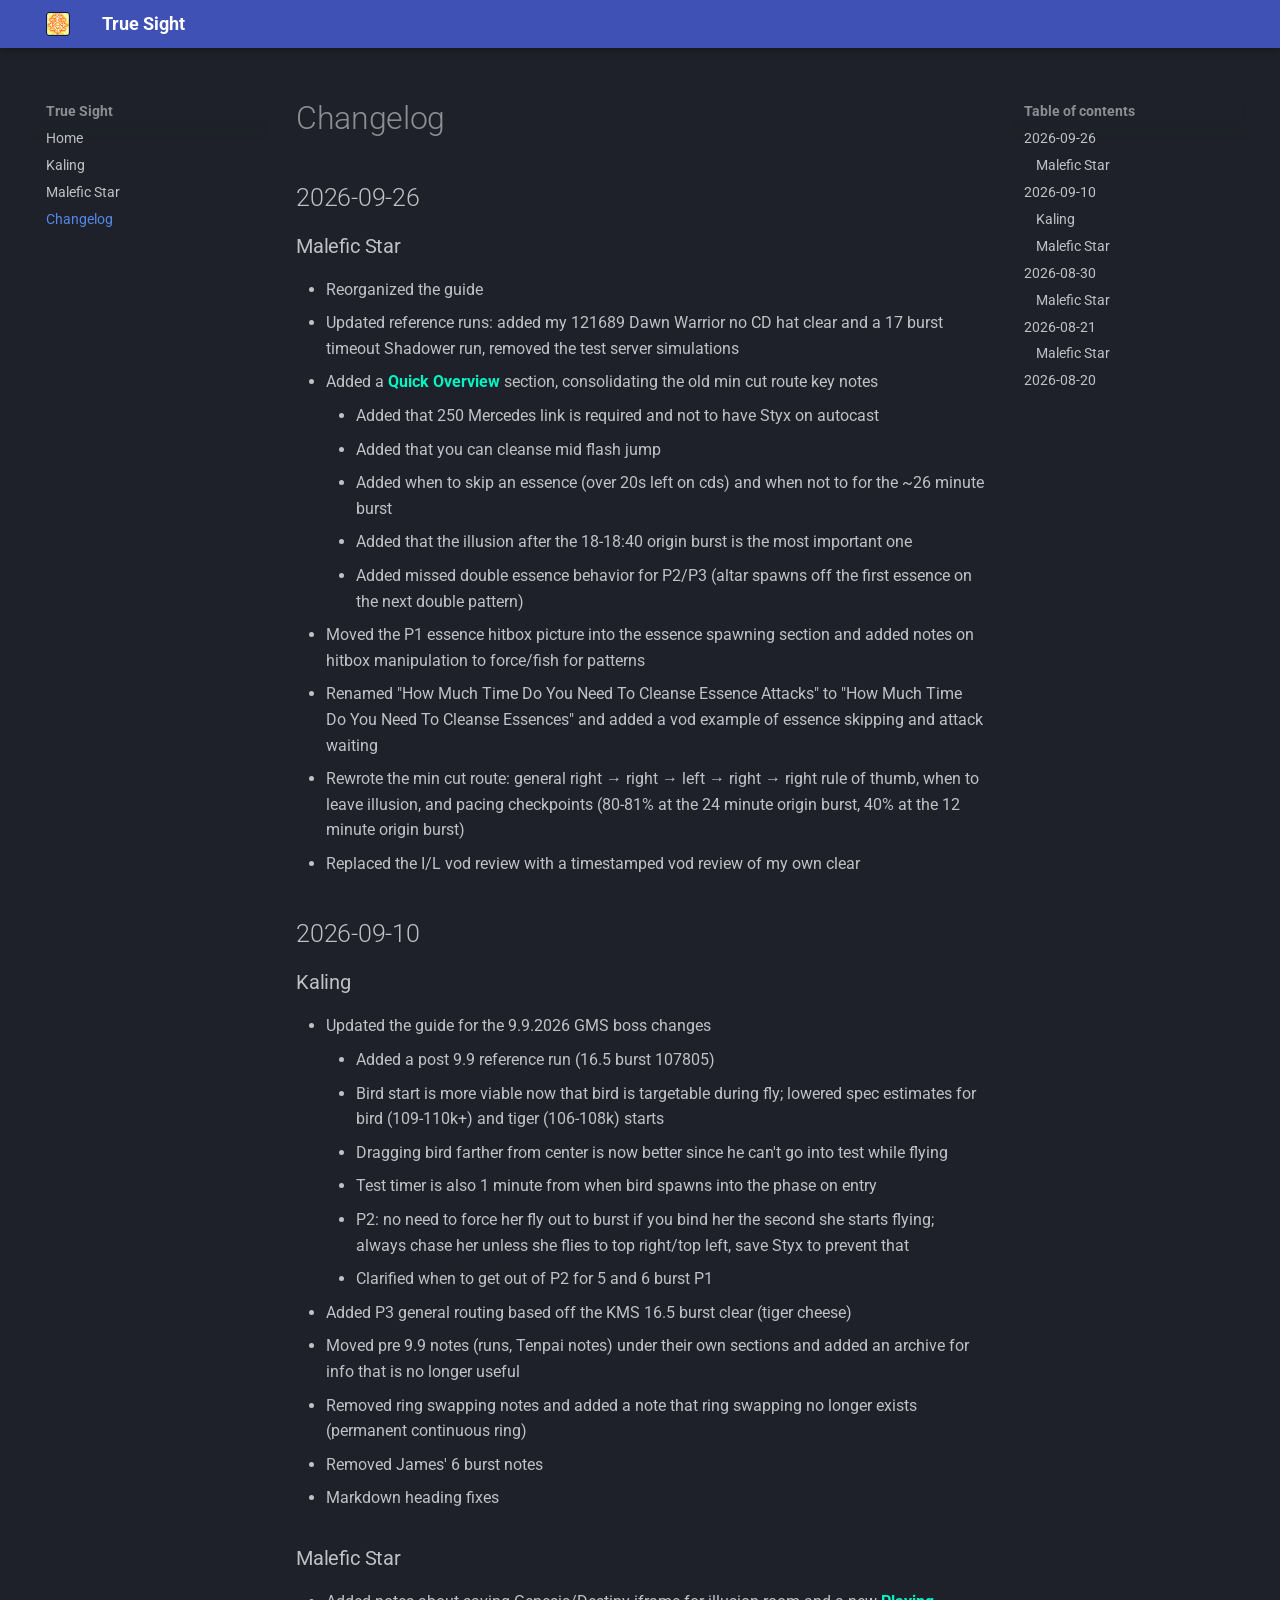
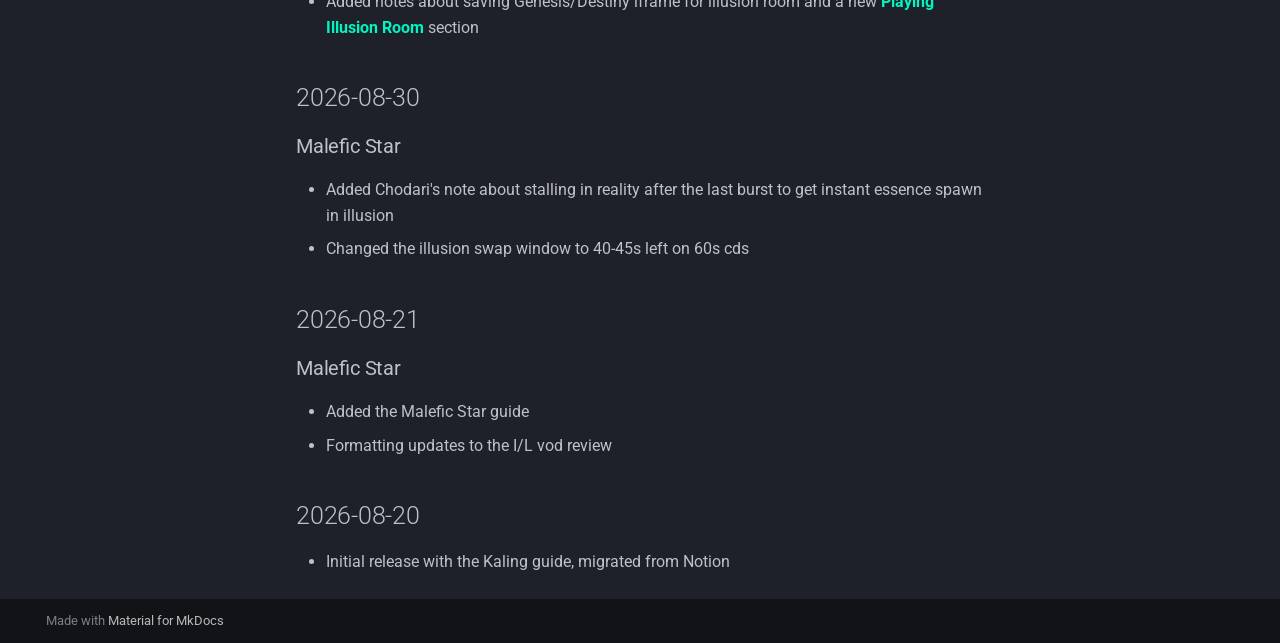
==== changelog/index.html @ 562283c7 "Deployed 67d8c80 with MkDocs version: 1.6.1" ====
<!doctype html>
<html lang="en" class="no-js">
  <head>
    
      <meta charset="utf-8">
      <meta name="viewport" content="width=device-width,initial-scale=1">
      
      
      
      
        <link rel="prev" href="../maleficstar/">
      
      
      
        
      
      
      <link rel="icon" href="../images/Skill_True_Sight.png">
      <meta name="generator" content="mkdocs-1.6.1, mkdocs-material-9.7.7">
    
    
      
        <title>Changelog - True Sight</title>
      
    
    
      <link rel="stylesheet" href="../assets/stylesheets/main.ec1eaa64.min.css">
      
        
        <link rel="stylesheet" href="../assets/stylesheets/palette.ab4e12ef.min.css">
      
      


    
    
      
    
    
      
        
        
        <link rel="preconnect" href="https://fonts.gstatic.com" crossorigin>
        <link rel="stylesheet" href="https://fonts.googleapis.com/css?family=Roboto:300,300i,400,400i,700,700i%7CRoboto+Mono:400,400i,700,700i&display=fallback">
        <style>:root{--md-text-font:"Roboto";--md-code-font:"Roboto Mono"}</style>
      
    
    
      <link rel="stylesheet" href="../stylesheets/extra.css">
    
    <script>__md_scope=new URL("..",location),__md_hash=e=>[...e].reduce(((e,_)=>(e<<5)-e+_.charCodeAt(0)),0),__md_get=(e,_=localStorage,t=__md_scope)=>JSON.parse(_.getItem(t.pathname+"."+e)),__md_set=(e,_,t=localStorage,a=__md_scope)=>{try{t.setItem(a.pathname+"."+e,JSON.stringify(_))}catch(e){}}</script>
    
      

    
    
  </head>
  
  
    
    
    
    
    
    <body dir="ltr" data-md-color-scheme="slate" data-md-color-primary="indigo" data-md-color-accent="indigo">
  
    
    <input class="md-toggle" data-md-toggle="drawer" type="checkbox" id="__drawer" autocomplete="off">
    <input class="md-toggle" data-md-toggle="search" type="checkbox" id="__search" autocomplete="off">
    <label class="md-overlay" for="__drawer"></label>
    <div data-md-component="skip">
      
        
        <a href="#changelog" class="md-skip">
          Skip to content
        </a>
      
    </div>
    <div data-md-component="announce">
      
    </div>
    
    
      

  

<header class="md-header md-header--shadow" data-md-component="header">
  <nav class="md-header__inner md-grid" aria-label="Header">
    <a href=".." title="True Sight" class="md-header__button md-logo" aria-label="True Sight" data-md-component="logo">
      
  <img src="../images/Skill_True_Sight.png" alt="logo">

    </a>
    <label class="md-header__button md-icon" for="__drawer">
      
      <svg xmlns="http://www.w3.org/2000/svg" viewBox="0 0 24 24"><path d="M3 6h18v2H3zm0 5h18v2H3zm0 5h18v2H3z"/></svg>
    </label>
    <div class="md-header__title" data-md-component="header-title">
      <div class="md-header__ellipsis">
        <div class="md-header__topic">
          <span class="md-ellipsis">
            True Sight
          </span>
        </div>
        <div class="md-header__topic" data-md-component="header-topic">
          <span class="md-ellipsis">
            
              Changelog
            
          </span>
        </div>
      </div>
    </div>
    
      
    
    
    
    
    
  </nav>
  
</header>
    
    <div class="md-container" data-md-component="container">
      
      
        
          
        
      
      <main class="md-main" data-md-component="main">
        <div class="md-main__inner md-grid">
          
            
              
              <div class="md-sidebar md-sidebar--primary" data-md-component="sidebar" data-md-type="navigation" >
                <div class="md-sidebar__scrollwrap">
                  <div class="md-sidebar__inner">
                    



<nav class="md-nav md-nav--primary" aria-label="Navigation" data-md-level="0">
  <label class="md-nav__title" for="__drawer">
    <a href=".." title="True Sight" class="md-nav__button md-logo" aria-label="True Sight" data-md-component="logo">
      
  <img src="../images/Skill_True_Sight.png" alt="logo">

    </a>
    True Sight
  </label>
  
  <ul class="md-nav__list" data-md-scrollfix>
    
      
      
  
  
  
  
    <li class="md-nav__item">
      <a href=".." class="md-nav__link">
        
  
  
  <span class="md-ellipsis">
    
  
    Home
  

    
  </span>
  
  

      </a>
    </li>
  

    
      
      
  
  
  
  
    <li class="md-nav__item">
      <a href="../kaling/" class="md-nav__link">
        
  
  
  <span class="md-ellipsis">
    
  
    Kaling
  

    
  </span>
  
  

      </a>
    </li>
  

    
      
      
  
  
  
  
    <li class="md-nav__item">
      <a href="../maleficstar/" class="md-nav__link">
        
  
  
  <span class="md-ellipsis">
    
  
    Malefic Star
  

    
  </span>
  
  

      </a>
    </li>
  

    
      
      
  
  
    
  
  
  
    <li class="md-nav__item md-nav__item--active">
      
      <input class="md-nav__toggle md-toggle" type="checkbox" id="__toc">
      
      
        
      
      
        <label class="md-nav__link md-nav__link--active" for="__toc">
          
  
  
  <span class="md-ellipsis">
    
  
    Changelog
  

    
  </span>
  
  

          <span class="md-nav__icon md-icon"></span>
        </label>
      
      <a href="./" class="md-nav__link md-nav__link--active">
        
  
  
  <span class="md-ellipsis">
    
  
    Changelog
  

    
  </span>
  
  

      </a>
      
        

<nav class="md-nav md-nav--secondary" aria-label="Table of contents">
  
  
  
    
  
  
    <label class="md-nav__title" for="__toc">
      <span class="md-nav__icon md-icon"></span>
      Table of contents
    </label>
    <ul class="md-nav__list" data-md-component="toc" data-md-scrollfix>
      
        <li class="md-nav__item">
  <a href="#2026-09-26" class="md-nav__link">
    <span class="md-ellipsis">
      
        2026-09-26
      
    </span>
  </a>
  
    <nav class="md-nav" aria-label="2026-09-26">
      <ul class="md-nav__list">
        
          <li class="md-nav__item">
  <a href="#malefic-star" class="md-nav__link">
    <span class="md-ellipsis">
      
        Malefic Star
      
    </span>
  </a>
  
</li>
        
      </ul>
    </nav>
  
</li>
      
        <li class="md-nav__item">
  <a href="#2026-09-10" class="md-nav__link">
    <span class="md-ellipsis">
      
        2026-09-10
      
    </span>
  </a>
  
    <nav class="md-nav" aria-label="2026-09-10">
      <ul class="md-nav__list">
        
          <li class="md-nav__item">
  <a href="#kaling" class="md-nav__link">
    <span class="md-ellipsis">
      
        Kaling
      
    </span>
  </a>
  
</li>
        
          <li class="md-nav__item">
  <a href="#malefic-star_1" class="md-nav__link">
    <span class="md-ellipsis">
      
        Malefic Star
      
    </span>
  </a>
  
</li>
        
      </ul>
    </nav>
  
</li>
      
        <li class="md-nav__item">
  <a href="#2026-08-30" class="md-nav__link">
    <span class="md-ellipsis">
      
        2026-08-30
      
    </span>
  </a>
  
    <nav class="md-nav" aria-label="2026-08-30">
      <ul class="md-nav__list">
        
          <li class="md-nav__item">
  <a href="#malefic-star_2" class="md-nav__link">
    <span class="md-ellipsis">
      
        Malefic Star
      
    </span>
  </a>
  
</li>
        
      </ul>
    </nav>
  
</li>
      
        <li class="md-nav__item">
  <a href="#2026-08-21" class="md-nav__link">
    <span class="md-ellipsis">
      
        2026-08-21
      
    </span>
  </a>
  
    <nav class="md-nav" aria-label="2026-08-21">
      <ul class="md-nav__list">
        
          <li class="md-nav__item">
  <a href="#malefic-star_3" class="md-nav__link">
    <span class="md-ellipsis">
      
        Malefic Star
      
    </span>
  </a>
  
</li>
        
      </ul>
    </nav>
  
</li>
      
        <li class="md-nav__item">
  <a href="#2026-08-20" class="md-nav__link">
    <span class="md-ellipsis">
      
        2026-08-20
      
    </span>
  </a>
  
</li>
      
    </ul>
  
</nav>
      
    </li>
  

    
  </ul>
</nav>
                  </div>
                </div>
              </div>
            
            
              
              <div class="md-sidebar md-sidebar--secondary" data-md-component="sidebar" data-md-type="toc" >
                <div class="md-sidebar__scrollwrap">
                  <div class="md-sidebar__inner">
                    

<nav class="md-nav md-nav--secondary" aria-label="Table of contents">
  
  
  
    
  
  
    <label class="md-nav__title" for="__toc">
      <span class="md-nav__icon md-icon"></span>
      Table of contents
    </label>
    <ul class="md-nav__list" data-md-component="toc" data-md-scrollfix>
      
        <li class="md-nav__item">
  <a href="#2026-09-26" class="md-nav__link">
    <span class="md-ellipsis">
      
        2026-09-26
      
    </span>
  </a>
  
    <nav class="md-nav" aria-label="2026-09-26">
      <ul class="md-nav__list">
        
          <li class="md-nav__item">
  <a href="#malefic-star" class="md-nav__link">
    <span class="md-ellipsis">
      
        Malefic Star
      
    </span>
  </a>
  
</li>
        
      </ul>
    </nav>
  
</li>
      
        <li class="md-nav__item">
  <a href="#2026-09-10" class="md-nav__link">
    <span class="md-ellipsis">
      
        2026-09-10
      
    </span>
  </a>
  
    <nav class="md-nav" aria-label="2026-09-10">
      <ul class="md-nav__list">
        
          <li class="md-nav__item">
  <a href="#kaling" class="md-nav__link">
    <span class="md-ellipsis">
      
        Kaling
      
    </span>
  </a>
  
</li>
        
          <li class="md-nav__item">
  <a href="#malefic-star_1" class="md-nav__link">
    <span class="md-ellipsis">
      
        Malefic Star
      
    </span>
  </a>
  
</li>
        
      </ul>
    </nav>
  
</li>
      
        <li class="md-nav__item">
  <a href="#2026-08-30" class="md-nav__link">
    <span class="md-ellipsis">
      
        2026-08-30
      
    </span>
  </a>
  
    <nav class="md-nav" aria-label="2026-08-30">
      <ul class="md-nav__list">
        
          <li class="md-nav__item">
  <a href="#malefic-star_2" class="md-nav__link">
    <span class="md-ellipsis">
      
        Malefic Star
      
    </span>
  </a>
  
</li>
        
      </ul>
    </nav>
  
</li>
      
        <li class="md-nav__item">
  <a href="#2026-08-21" class="md-nav__link">
    <span class="md-ellipsis">
      
        2026-08-21
      
    </span>
  </a>
  
    <nav class="md-nav" aria-label="2026-08-21">
      <ul class="md-nav__list">
        
          <li class="md-nav__item">
  <a href="#malefic-star_3" class="md-nav__link">
    <span class="md-ellipsis">
      
        Malefic Star
      
    </span>
  </a>
  
</li>
        
      </ul>
    </nav>
  
</li>
      
        <li class="md-nav__item">
  <a href="#2026-08-20" class="md-nav__link">
    <span class="md-ellipsis">
      
        2026-08-20
      
    </span>
  </a>
  
</li>
      
    </ul>
  
</nav>
                  </div>
                </div>
              </div>
            
          
          
            <div class="md-content" data-md-component="content">
              
              <article class="md-content__inner md-typeset">
                
                  



<div><h1 id="changelog">Changelog</h1>
<h2 id="2026-09-26">2026-09-26</h2>
<h3 id="malefic-star">Malefic Star</h3>
<ul>
<li>Reorganized the guide</li>
<li>Updated reference runs: added my 121689 Dawn Warrior no CD hat clear and a 17 burst timeout Shadower run, removed the test server simulations</li>
<li>Added a <strong>Quick Overview</strong> section, consolidating the old min cut route key notes<ul>
<li>Added that 250 Mercedes link is required and not to have Styx on autocast</li>
<li>Added that you can cleanse mid flash jump</li>
<li>Added when to skip an essence (over 20s left on cds) and when not to for the ~26 minute burst</li>
<li>Added that the illusion after the 18-18:40 origin burst is the most important one</li>
<li>Added missed double essence behavior for P2/P3 (altar spawns off the first essence on the next double pattern)</li>
</ul>
</li>
<li>Moved the P1 essence hitbox picture into the essence spawning section and added notes on hitbox manipulation to force/fish for patterns</li>
<li>Renamed "How Much Time Do You Need To Cleanse Essence Attacks" to "How Much Time Do You Need To Cleanse Essences" and added a vod example of essence skipping and attack waiting</li>
<li>Rewrote the min cut route: general right → right → left → right → right rule of thumb, when to leave illusion, and pacing checkpoints (80-81% at the 24 minute origin burst, 40% at the 12 minute origin burst)</li>
<li>Replaced the I/L vod review with a timestamped vod review of my own clear</li>
</ul>
<h2 id="2026-09-10">2026-09-10</h2>
<h3 id="kaling">Kaling</h3>
<ul>
<li>Updated the guide for the 9.9.2026 GMS boss changes<ul>
<li>Added a post 9.9 reference run (16.5 burst 107805)</li>
<li>Bird start is more viable now that bird is targetable during fly; lowered spec estimates for bird (109-110k+) and tiger (106-108k) starts</li>
<li>Dragging bird farther from center is now better since he can't go into test while flying</li>
<li>Test timer is also 1 minute from when bird spawns into the phase on entry</li>
<li>P2: no need to force her fly out to burst if you bind her the second she starts flying; always chase her unless she flies to top right/top left, save Styx to prevent that</li>
<li>Clarified when to get out of P2 for 5 and 6 burst P1</li>
</ul>
</li>
<li>Added P3 general routing based off the KMS 16.5 burst clear (tiger cheese)</li>
<li>Moved pre 9.9 notes (runs, Tenpai notes) under their own sections and added an archive for info that is no longer useful</li>
<li>Removed ring swapping notes and added a note that ring swapping no longer exists (permanent continuous ring)</li>
<li>Removed James' 6 burst notes</li>
<li>Markdown heading fixes</li>
</ul>
<h3 id="malefic-star_1">Malefic Star</h3>
<ul>
<li>Added notes about saving Genesis/Destiny iframe for illusion room and a new <strong>Playing Illusion Room</strong> section</li>
</ul>
<h2 id="2026-08-30">2026-08-30</h2>
<h3 id="malefic-star_2">Malefic Star</h3>
<ul>
<li>Added Chodari's note about stalling in reality after the last burst to get instant essence spawn in illusion</li>
<li>Changed the illusion swap window to 40-45s left on 60s cds</li>
</ul>
<h2 id="2026-08-21">2026-08-21</h2>
<h3 id="malefic-star_3">Malefic Star</h3>
<ul>
<li>Added the Malefic Star guide</li>
<li>Formatting updates to the I/L vod review</li>
</ul>
<h2 id="2026-08-20">2026-08-20</h2>
<ul>
<li>Initial release with the Kaling guide, migrated from Notion</li>
</ul></div>












                
              </article>
            </div>
          
          
<script>var target=document.getElementById(location.hash.slice(1));target&&target.name&&(target.checked=target.name.startsWith("__tabbed_"))</script>
        </div>
        
      </main>
      
        <footer class="md-footer">
  
  <div class="md-footer-meta md-typeset">
    <div class="md-footer-meta__inner md-grid">
      <div class="md-copyright">
  
  
    Made with
    <a href="https://squidfunk.github.io/mkdocs-material/" target="_blank" rel="noopener">
      Material for MkDocs
    </a>
  
</div>
      
    </div>
  </div>
</footer>
      
    </div>
    <div class="md-dialog" data-md-component="dialog">
      <div class="md-dialog__inner md-typeset"></div>
    </div>
    
    
    
      
      
      <script id="__config" type="application/json">{"annotate": null, "base": "..", "features": [], "search": "../assets/javascripts/workers/search.2c215733.min.js", "tags": null, "translations": {"clipboard.copied": "Copied to clipboard", "clipboard.copy": "Copy to clipboard", "search.result.more.one": "1 more on this page", "search.result.more.other": "# more on this page", "search.result.none": "No matching documents", "search.result.one": "1 matching document", "search.result.other": "# matching documents", "search.result.placeholder": "Type to start searching", "search.result.term.missing": "Missing", "select.version": "Select version"}, "version": null}</script>
    
    
      <script src="../assets/javascripts/bundle.d7400e89.min.js"></script>
      
    
  </body>
</html>
---- assets/stylesheets/main.ec1eaa64.min.css ----
@charset "UTF-8";html{-webkit-text-size-adjust:none;-moz-text-size-adjust:none;text-size-adjust:none;box-sizing:border-box}*,:after,:before{box-sizing:inherit}@media (prefers-reduced-motion){*,:after,:before{transition:none!important}}body{margin:0}a,button,input,label{-webkit-tap-highlight-color:transparent}a{color:inherit;text-decoration:none}hr{border:0;box-sizing:initial;display:block;height:.05rem;overflow:visible;padding:0}small{font-size:80%}sub,sup{line-height:1em}img{border-style:none}table{border-collapse:initial;border-spacing:0}td,th{font-weight:400;vertical-align:top}button{background:#0000;border:0;font-family:inherit;font-size:inherit;margin:0;padding:0}input{border:0;outline:none}:root{--md-primary-fg-color:#4051b5;--md-primary-fg-color--light:#5d6cc0;--md-primary-fg-color--dark:#303fa1;--md-primary-bg-color:#fff;--md-primary-bg-color--light:#ffffffb3;--md-accent-fg-color:#526cfe;--md-accent-fg-color--transparent:#526cfe1a;--md-accent-bg-color:#fff;--md-accent-bg-color--light:#ffffffb3}[data-md-color-scheme=default]{color-scheme:light}[data-md-color-scheme=default] img[src$="#gh-dark-mode-only"],[data-md-color-scheme=default] img[src$="#only-dark"]{display:none}:root,[data-md-color-scheme=default]{--md-hue:225deg;--md-default-fg-color:#000000de;--md-default-fg-color--light:#0000008a;--md-default-fg-color--lighter:#00000052;--md-default-fg-color--lightest:#00000012;--md-default-bg-color:#fff;--md-default-bg-color--light:#ffffffb3;--md-default-bg-color--lighter:#ffffff4d;--md-default-bg-color--lightest:#ffffff1f;--md-code-fg-color:#36464e;--md-code-bg-color:#f5f5f5;--md-code-bg-color--light:#f5f5f5b3;--md-code-bg-color--lighter:#f5f5f54d;--md-code-hl-color:#4287ff;--md-code-hl-color--light:#4287ff1a;--md-code-hl-number-color:#d52a2a;--md-code-hl-special-color:#db1457;--md-code-hl-function-color:#a846b9;--md-code-hl-constant-color:#6e59d9;--md-code-hl-keyword-color:#3f6ec6;--md-code-hl-string-color:#1c7d4d;--md-code-hl-name-color:var(--md-code-fg-color);--md-code-hl-operator-color:var(--md-default-fg-color--light);--md-code-hl-punctuation-color:var(--md-default-fg-color--light);--md-code-hl-comment-color:var(--md-default-fg-color--light);--md-code-hl-generic-color:var(--md-default-fg-color--light);--md-code-hl-variable-color:var(--md-default-fg-color--light);--md-typeset-color:var(--md-default-fg-color);--md-typeset-a-color:var(--md-primary-fg-color);--md-typeset-del-color:#f5503d26;--md-typeset-ins-color:#0bd57026;--md-typeset-kbd-color:#fafafa;--md-typeset-kbd-accent-color:#fff;--md-typeset-kbd-border-color:#b8b8b8;--md-typeset-mark-color:#ffff0080;--md-typeset-table-color:#0000001f;--md-typeset-table-color--light:rgba(0,0,0,.035);--md-admonition-fg-color:var(--md-default-fg-color);--md-admonition-bg-color:var(--md-default-bg-color);--md-warning-fg-color:#000000de;--md-warning-bg-color:#ff9;--md-footer-fg-color:#fff;--md-footer-fg-color--light:#ffffffb3;--md-footer-fg-color--lighter:#ffffff73;--md-footer-bg-color:#000000de;--md-footer-bg-color--dark:#00000052;--md-shadow-z1:0 0.2rem 0.5rem #0000000d,0 0 0.05rem #0000001a;--md-shadow-z2:0 0.2rem 0.5rem #0000001a,0 0 0.05rem #00000040;--md-shadow-z3:0 0.2rem 0.5rem #0003,0 0 0.05rem #00000059}.md-icon svg{fill:currentcolor;display:block;height:1.2rem;width:1.2rem}body{-webkit-font-smoothing:antialiased;-moz-osx-font-smoothing:grayscale;--md-text-font-family:var(--md-text-font,_),-apple-system,BlinkMacSystemFont,Helvetica,Arial,sans-serif;--md-code-font-family:var(--md-code-font,_),SFMono-Regular,Consolas,Menlo,monospace}aside,body,input{font-feature-settings:"kern","liga";color:var(--md-typeset-color);font-family:var(--md-text-font-family)}code,kbd,pre{font-feature-settings:"kern";font-family:var(--md-code-font-family)}:root{--md-typeset-table-sort-icon:url('data:image/svg+xml;charset=utf-8,<svg xmlns="http://www.w3.org/2000/svg" viewBox="0 0 24 24"><path d="m18 21-4-4h3V7h-3l4-4 4 4h-3v10h3M2 19v-2h10v2M2 13v-2h7v2M2 7V5h4v2z"/></svg>');--md-typeset-table-sort-icon--asc:url('data:image/svg+xml;charset=utf-8,<svg xmlns="http://www.w3.org/2000/svg" viewBox="0 0 24 24"><path d="M19 17h3l-4 4-4-4h3V3h2M2 17h10v2H2M6 5v2H2V5m0 6h7v2H2z"/></svg>');--md-typeset-table-sort-icon--desc:url('data:image/svg+xml;charset=utf-8,<svg xmlns="http://www.w3.org/2000/svg" viewBox="0 0 24 24"><path d="M19 7h3l-4-4-4 4h3v14h2M2 17h10v2H2M6 5v2H2V5m0 6h7v2H2z"/></svg>')}.md-typeset{-webkit-print-color-adjust:exact;color-adjust:exact;font-size:.8rem;line-height:1.6;overflow-wrap:break-word}@media print{.md-typeset{font-size:.68rem}}.md-typeset blockquote,.md-typeset dl,.md-typeset figure,.md-typeset ol,.md-typeset pre,.md-typeset ul{margin-bottom:1em;margin-top:1em}.md-typeset h1{color:var(--md-default-fg-color--light);font-size:2em;line-height:1.3;margin:0 0 1.25em}.md-typeset h1,.md-typeset h2{font-weight:300;letter-spacing:-.01em}.md-typeset h2{font-size:1.5625em;line-height:1.4;margin:1.6em 0 .64em}.md-typeset h3{font-size:1.25em;font-weight:400;letter-spacing:-.01em;line-height:1.5;margin:1.6em 0 .8em}.md-typeset h2+h3{margin-top:.8em}.md-typeset h4{font-weight:700;letter-spacing:-.01em;margin:1em 0}.md-typeset h5,.md-typeset h6{color:var(--md-default-fg-color--light);font-size:.8em;font-weight:700;letter-spacing:-.01em;margin:1.25em 0}.md-typeset h5{text-transform:uppercase}.md-typeset h5 code{text-transform:none}.md-typeset hr{border-bottom:.05rem solid var(--md-default-fg-color--lightest);display:flow-root;margin:1.5em 0}.md-typeset a{color:var(--md-typeset-a-color);word-break:break-word}.md-typeset a,.md-typeset a:before{transition:color 125ms}.md-typeset a:focus,.md-typeset a:hover{color:var(--md-accent-fg-color)}.md-typeset a:focus code,.md-typeset a:hover code{background-color:var(--md-accent-fg-color--transparent);color:var(--md-accent-fg-color)}.md-typeset a code{color:var(--md-typeset-a-color)}.md-typeset a.focus-visible{outline-color:var(--md-accent-fg-color);outline-offset:.2rem}.md-typeset code,.md-typeset kbd,.md-typeset pre{color:var(--md-code-fg-color);direction:ltr;font-variant-ligatures:none;transition:background-color 125ms}@media print{.md-typeset code,.md-typeset kbd,.md-typeset pre{white-space:pre-wrap}}.md-typeset code{background-color:var(--md-code-bg-color);border-radius:.1rem;-webkit-box-decoration-break:clone;box-decoration-break:clone;font-size:.85em;padding:0 .2941176471em;transition:color 125ms,background-color 125ms;word-break:break-word}.md-typeset code:not(.focus-visible){-webkit-tap-highlight-color:transparent;outline:none}.md-typeset pre{display:flow-root;line-height:1.4;position:relative}.md-typeset pre>code{-webkit-box-decoration-break:slice;box-decoration-break:slice;box-shadow:none;display:block;margin:0;outline-color:var(--md-accent-fg-color);overflow:auto;padding:.7720588235em 1.1764705882em;scrollbar-color:var(--md-default-fg-color--lighter) #0000;scrollbar-width:thin;touch-action:auto;word-break:normal}.md-typeset pre>code:hover{scrollbar-color:var(--md-accent-fg-color) #0000}.md-typeset pre>code::-webkit-scrollbar{height:.2rem;width:.2rem}.md-typeset pre>code::-webkit-scrollbar-thumb{background-color:var(--md-default-fg-color--lighter)}.md-typeset pre>code::-webkit-scrollbar-thumb:hover{background-color:var(--md-accent-fg-color)}.md-typeset kbd{background-color:var(--md-typeset-kbd-color);border-radius:.1rem;box-shadow:0 .1rem 0 .05rem var(--md-typeset-kbd-border-color),0 .1rem 0 var(--md-typeset-kbd-border-color),0 -.1rem .2rem var(--md-typeset-kbd-accent-color) inset;color:var(--md-default-fg-color);display:inline-block;font-size:.75em;padding:0 .6666666667em;vertical-align:text-top;word-break:break-word}.md-typeset mark{background-color:var(--md-typeset-mark-color);-webkit-box-decoration-break:clone;box-decoration-break:clone;color:inherit;word-break:break-word}.md-typeset abbr{cursor:help;text-decoration:none}.md-typeset [data-preview],.md-typeset abbr{border-bottom:.05rem dotted var(--md-default-fg-color--light)}.md-typeset small{opacity:.75}[dir=ltr] .md-typeset sub,[dir=ltr] .md-typeset sup{margin-left:.078125em}[dir=rtl] .md-typeset sub,[dir=rtl] .md-typeset sup{margin-right:.078125em}[dir=ltr] .md-typeset blockquote{padding-left:.6rem}[dir=rtl] .md-typeset blockquote{padding-right:.6rem}[dir=ltr] .md-typeset blockquote{border-left:.2rem solid var(--md-default-fg-color--lighter)}[dir=rtl] .md-typeset blockquote{border-right:.2rem solid var(--md-default-fg-color--lighter)}.md-typeset blockquote{color:var(--md-default-fg-color--light);margin-left:0;margin-right:0}.md-typeset ul{list-style-type:disc}.md-typeset ul[type]{list-style-type:revert-layer}[dir=ltr] .md-typeset ol,[dir=ltr] .md-typeset ul{margin-left:.625em}[dir=rtl] .md-typeset ol,[dir=rtl] .md-typeset ul{margin-right:.625em}.md-typeset ol,.md-typeset ul{padding:0}.md-typeset ol:not([hidden]),.md-typeset ul:not([hidden]){display:flow-root}.md-typeset ol ol,.md-typeset ul ol{list-style-type:lower-alpha}.md-typeset ol ol ol,.md-typeset ul ol ol{list-style-type:lower-roman}.md-typeset ol ol ol ol,.md-typeset ul ol ol ol{list-style-type:upper-alpha}.md-typeset ol ol ol ol ol,.md-typeset ul ol ol ol ol{list-style-type:upper-roman}.md-typeset ol[type],.md-typeset ul[type]{list-style-type:revert-layer}[dir=ltr] .md-typeset ol li,[dir=ltr] .md-typeset ul li{margin-left:1.25em}[dir=rtl] .md-typeset ol li,[dir=rtl] .md-typeset ul li{margin-right:1.25em}.md-typeset ol li,.md-typeset ul li{margin-bottom:.5em}.md-typeset ol li blockquote,.md-typeset ol li p,.md-typeset ul li blockquote,.md-typeset ul li p{margin:.5em 0}.md-typeset ol li:last-child,.md-typeset ul li:last-child{margin-bottom:0}[dir=ltr] .md-typeset ol li ol,[dir=ltr] .md-typeset ol li ul,[dir=ltr] .md-typeset ul li ol,[dir=ltr] .md-typeset ul li ul{margin-left:.625em}[dir=rtl] .md-typeset ol li ol,[dir=rtl] .md-typeset ol li ul,[dir=rtl] .md-typeset ul li ol,[dir=rtl] .md-typeset ul li ul{margin-right:.625em}.md-typeset ol li ol,.md-typeset ol li ul,.md-typeset ul li ol,.md-typeset ul li ul{margin-bottom:.5em;margin-top:.5em}[dir=ltr] .md-typeset dd{margin-left:1.875em}[dir=rtl] .md-typeset dd{margin-right:1.875em}.md-typeset dd{margin-bottom:1.5em;margin-top:1em}.md-typeset img,.md-typeset svg,.md-typeset video{height:auto;max-width:100%}.md-typeset img[align=left]{margin:1em 1em 1em 0}.md-typeset img[align=right]{margin:1em 0 1em 1em}.md-typeset img[align]:only-child{margin-top:0}.md-typeset figure{display:flow-root;margin:1em auto;max-width:100%;text-align:center;width:fit-content}.md-typeset figure img{display:block;margin:0 auto}.md-typeset figcaption{font-style:italic;margin:1em auto;max-width:24rem}.md-typeset iframe{max-width:100%}.md-typeset table:not([class]){background-color:var(--md-default-bg-color);border:.05rem solid var(--md-typeset-table-color);border-radius:.1rem;display:inline-block;font-size:.64rem;max-width:100%;overflow:auto;touch-action:auto}@media print{.md-typeset table:not([class]){display:table}}.md-typeset table:not([class])+*{margin-top:1.5em}.md-typeset table:not([class]) td>:first-child,.md-typeset table:not([class]) th>:first-child{margin-top:0}.md-typeset table:not([class]) td>:last-child,.md-typeset table:not([class]) th>:last-child{margin-bottom:0}.md-typeset table:not([class]) td:not([align]),.md-typeset table:not([class]) th:not([align]){text-align:left}[dir=rtl] .md-typeset table:not([class]) td:not([align]),[dir=rtl] .md-typeset table:not([class]) th:not([align]){text-align:right}.md-typeset table:not([class]) th{font-weight:700;min-width:5rem;padding:.9375em 1.25em;vertical-align:top}.md-typeset table:not([class]) td{border-top:.05rem solid var(--md-typeset-table-color);padding:.9375em 1.25em;vertical-align:top}.md-typeset table:not([class]) tbody tr{transition:background-color 125ms}.md-typeset table:not([class]) tbody tr:hover{background-color:var(--md-typeset-table-color--light);box-shadow:0 .05rem 0 var(--md-default-bg-color) inset}.md-typeset table:not([class]) a{word-break:normal}.md-typeset table th[role=columnheader]{cursor:pointer}[dir=ltr] .md-typeset table th[role=columnheader]:after{margin-left:.5em}[dir=rtl] .md-typeset table th[role=columnheader]:after{margin-right:.5em}.md-typeset table th[role=columnheader]:after{content:"";display:inline-block;height:1.2em;-webkit-mask-image:var(--md-typeset-table-sort-icon);mask-image:var(--md-typeset-table-sort-icon);-webkit-mask-repeat:no-repeat;mask-repeat:no-repeat;-webkit-mask-size:contain;mask-size:contain;transition:background-color 125ms;vertical-align:text-bottom;width:1.2em}.md-typeset table th[role=columnheader]:hover:after{background-color:var(--md-default-fg-color--lighter)}.md-typeset table th[role=columnheader][aria-sort=ascending]:after{background-color:var(--md-default-fg-color--light);-webkit-mask-image:var(--md-typeset-table-sort-icon--asc);mask-image:var(--md-typeset-table-sort-icon--asc)}.md-typeset table th[role=columnheader][aria-sort=descending]:after{background-color:var(--md-default-fg-color--light);-webkit-mask-image:var(--md-typeset-table-sort-icon--desc);mask-image:var(--md-typeset-table-sort-icon--desc)}.md-typeset__scrollwrap{margin:1em -.8rem;overflow-x:auto;touch-action:auto}.md-typeset__table{display:inline-block;margin-bottom:.5em;padding:0 .8rem}@media print{.md-typeset__table{display:block}}html .md-typeset__table table{display:table;margin:0;overflow:hidden;width:100%}@media screen and (max-width:44.984375em){.md-content__inner>pre{margin:1em -.8rem}.md-content__inner>pre code{border-radius:0}}.md-typeset .md-author{border-radius:100%;display:block;flex-shrink:0;height:1.6rem;overflow:hidden;position:relative;transition:color 125ms,transform 125ms;width:1.6rem}.md-typeset .md-author img{display:block}.md-typeset .md-author--more{background:var(--md-default-fg-color--lightest);color:var(--md-default-fg-color--lighter);font-size:.6rem;font-weight:700;line-height:1.6rem;text-align:center}.md-typeset .md-author--long{height:2.4rem;width:2.4rem}.md-typeset a.md-author{transform:scale(1)}.md-typeset a.md-author img{border-radius:100%;filter:grayscale(100%) opacity(75%);transition:filter 125ms}.md-typeset a.md-author:focus,.md-typeset a.md-author:hover{transform:scale(1.1);z-index:1}.md-typeset a.md-author:focus img,.md-typeset a.md-author:hover img{filter:grayscale(0)}.md-banner{background-color:var(--md-footer-bg-color);color:var(--md-footer-fg-color);overflow:auto}@media print{.md-banner{display:none}}.md-banner--warning{background-color:var(--md-warning-bg-color);color:var(--md-warning-fg-color)}.md-banner__inner{font-size:.7rem;margin:.6rem auto;padding:0 .8rem}[dir=ltr] .md-banner__button{float:right}[dir=rtl] .md-banner__button{float:left}.md-banner__button{color:inherit;cursor:pointer;transition:opacity .25s}.no-js .md-banner__button{display:none}.md-banner__button:hover{opacity:.7}html{font-size:125%;height:100%;overflow-x:hidden}@media screen and (min-width:100em){html{font-size:137.5%}}@media screen and (min-width:125em){html{font-size:150%}}body{background-color:var(--md-default-bg-color);display:flex;flex-direction:column;font-size:.5rem;min-height:100%;position:relative;width:100%}@media print{body{display:block}}@media screen and (max-width:59.984375em){body[data-md-scrolllock]{position:fixed}}.md-grid{margin-left:auto;margin-right:auto;max-width:61rem}.md-container{display:flex;flex-direction:column;flex-grow:1}@media print{.md-container{display:block}}.md-main{flex-grow:1}.md-main__inner{display:flex;height:100%;margin-top:1.5rem}.md-ellipsis{overflow:hidden;text-overflow:ellipsis}.md-toggle{display:none}.md-option{height:0;opacity:0;position:absolute;width:0}.md-option:checked+label:not([hidden]){display:block}.md-option.focus-visible+label{outline-color:var(--md-accent-fg-color);outline-style:auto}.md-skip{background-color:var(--md-default-fg-color);border-radius:.1rem;color:var(--md-default-bg-color);font-size:.64rem;margin:.5rem;opacity:0;outline-color:var(--md-accent-fg-color);padding:.3rem .5rem;position:fixed;transform:translateY(.4rem);z-index:-1}.md-skip:focus{opacity:1;transform:translateY(0);transition:transform .25s cubic-bezier(.4,0,.2,1),opacity 175ms 75ms;z-index:10}@page{margin:25mm}:root{--md-clipboard-icon:url('data:image/svg+xml;charset=utf-8,<svg xmlns="http://www.w3.org/2000/svg" viewBox="0 0 24 24"><path d="M19 21H8V7h11m0-2H8a2 2 0 0 0-2 2v14a2 2 0 0 0 2 2h11a2 2 0 0 0 2-2V7a2 2 0 0 0-2-2m-3-4H4a2 2 0 0 0-2 2v14h2V3h12z"/></svg>')}.md-clipboard{border-radius:.1rem;color:var(--md-default-fg-color--lightest);cursor:pointer;height:1.5em;outline-color:var(--md-accent-fg-color);outline-offset:.1rem;transition:color .25s;width:1.5em;z-index:1}@media print{.md-clipboard{display:none}}.md-clipboard:not(.focus-visible){-webkit-tap-highlight-color:transparent;outline:none}:hover>.md-clipboard{color:var(--md-default-fg-color--light)}.md-clipboard:focus,.md-clipboard:hover{color:var(--md-accent-fg-color)}.md-clipboard:after{background-color:currentcolor;content:"";display:block;height:1.125em;margin:0 auto;-webkit-mask-image:var(--md-clipboard-icon);mask-image:var(--md-clipboard-icon);-webkit-mask-position:center;mask-position:center;-webkit-mask-repeat:no-repeat;mask-repeat:no-repeat;-webkit-mask-size:contain;mask-size:contain;width:1.125em}.md-clipboard--inline{cursor:pointer}.md-clipboard--inline code{transition:color .25s,background-color .25s}.md-clipboard--inline:focus code,.md-clipboard--inline:hover code{background-color:var(--md-accent-fg-color--transparent);color:var(--md-accent-fg-color)}:root{--md-code-select-icon:url('data:image/svg+xml;charset=utf-8,<svg xmlns="http://www.w3.org/2000/svg" viewBox="0 0 24 24"><path d="M19 19h-4v2h4c1.1 0 2-.9 2-2v-4h-2m0-12h-4v2h4v4h2V5c0-1.1-.9-2-2-2M5 5h4V3H5c-1.1 0-2 .9-2 2v4h2m0 6H3v4c0 1.1.9 2 2 2h4v-2H5zm2-4h2v2H7zm4 0h2v2h-2zm4 0h2v2h-2zM7 7h2v2H7zm4 0h2v2h-2zm4 0h2v2h-2zm-8 8h2v2H7zm4 0h2v2h-2zm4 0h2v2h-2z"/></svg>');--md-code-copy-icon:url('data:image/svg+xml;charset=utf-8,<svg xmlns="http://www.w3.org/2000/svg" viewBox="0 0 24 24"><path d="M19 21H8V7h11m0-2H8a2 2 0 0 0-2 2v14a2 2 0 0 0 2 2h11a2 2 0 0 0 2-2V7a2 2 0 0 0-2-2m-3-4H4a2 2 0 0 0-2 2v14h2V3h12z"/></svg>')}.md-typeset .md-code__content{display:grid}.md-code__nav{background-color:var(--md-code-bg-color--lighter);border-radius:.1rem;display:flex;gap:.2rem;padding:.2rem;position:absolute;right:.25em;top:.25em;transition:background-color .25s;z-index:1}:hover>.md-code__nav{background-color:var(--md-code-bg-color--light)}.md-code__button{color:var(--md-default-fg-color--lightest);cursor:pointer;display:block;height:1.5em;outline-color:var(--md-accent-fg-color);outline-offset:.1rem;transition:color .25s;width:1.5em}:hover>*>.md-code__button{color:var(--md-default-fg-color--light)}.md-code__button.focus-visible,.md-code__button:hover{color:var(--md-accent-fg-color)}.md-code__button--active{color:var(--md-default-fg-color)!important}.md-code__button:after{background-color:currentcolor;content:"";display:block;height:1.125em;margin:0 auto;-webkit-mask-position:center;mask-position:center;-webkit-mask-repeat:no-repeat;mask-repeat:no-repeat;-webkit-mask-size:contain;mask-size:contain;width:1.125em}.md-code__button[data-md-type=select]:after{-webkit-mask-image:var(--md-code-select-icon);mask-image:var(--md-code-select-icon)}.md-code__button[data-md-type=copy]:after{-webkit-mask-image:var(--md-code-copy-icon);mask-image:var(--md-code-copy-icon)}@keyframes consent{0%{opacity:0;transform:translateY(100%)}to{opacity:1;transform:translateY(0)}}@keyframes overlay{0%{opacity:0}to{opacity:1}}.md-consent__overlay{animation:overlay .25s both;-webkit-backdrop-filter:blur(.1rem);backdrop-filter:blur(.1rem);background-color:#0000008a;height:100%;opacity:1;position:fixed;top:0;width:100%;z-index:5}.md-consent__inner{animation:consent .5s cubic-bezier(.1,.7,.1,1) both;background-color:var(--md-default-bg-color);border:0;border-radius:.1rem;bottom:0;box-shadow:0 0 .2rem #0000001a,0 .2rem .4rem #0003;max-height:100%;overflow:auto;padding:0;position:fixed;width:100%;z-index:5}.md-consent__form{padding:.8rem}.md-consent__settings{display:none;margin:1em 0}input:checked+.md-consent__settings{display:block}.md-consent__controls{margin-bottom:.8rem}.md-typeset .md-consent__controls .md-button{display:inline}@media screen and (max-width:44.984375em){.md-typeset .md-consent__controls .md-button{display:block;margin-top:.4rem;text-align:center;width:100%}}.md-consent label{cursor:pointer}.md-content{flex-grow:1;min-width:0}.md-content__inner{margin:0 .8rem 1.2rem;padding-top:.6rem}@media screen and (min-width:76.25em){[dir=ltr] .md-sidebar--primary:not([hidden])~.md-content>.md-content__inner{margin-left:1.2rem}[dir=ltr] .md-sidebar--secondary:not([hidden])~.md-content>.md-content__inner,[dir=rtl] .md-sidebar--primary:not([hidden])~.md-content>.md-content__inner{margin-right:1.2rem}[dir=rtl] .md-sidebar--secondary:not([hidden])~.md-content>.md-content__inner{margin-left:1.2rem}}.md-content__inner:before{content:"";display:block;height:.4rem}.md-content__inner>:last-child{margin-bottom:0}[dir=ltr] .md-content__button{float:right}[dir=rtl] .md-content__button{float:left}[dir=ltr] .md-content__button{margin-left:.4rem}[dir=rtl] .md-content__button{margin-right:.4rem}.md-content__button{margin:.4rem 0;padding:0}@media print{.md-content__button{display:none}}.md-typeset .md-content__button{color:var(--md-default-fg-color--lighter)}.md-content__button svg{display:inline;vertical-align:top}[dir=rtl] .md-content__button svg{transform:scaleX(-1)}[dir=ltr] .md-dialog{right:.8rem}[dir=rtl] .md-dialog{left:.8rem}.md-dialog{background-color:var(--md-default-fg-color);border-radius:.1rem;bottom:.8rem;box-shadow:var(--md-shadow-z3);min-width:11.1rem;opacity:0;padding:.4rem .6rem;pointer-events:none;position:fixed;transform:translateY(100%);transition:transform 0ms .4s,opacity .4s;z-index:4}@media print{.md-dialog{display:none}}.md-dialog--active{opacity:1;pointer-events:auto;transform:translateY(0);transition:transform .4s cubic-bezier(.075,.85,.175,1),opacity .4s}.md-dialog__inner{color:var(--md-default-bg-color);font-size:.7rem}.md-feedback{margin:2em 0 1em;text-align:center}.md-feedback fieldset{border:none;margin:0;padding:0}.md-feedback__title{font-weight:700;margin:1em auto}.md-feedback__inner{position:relative}.md-feedback__list{display:flex;flex-wrap:wrap;place-content:baseline center;position:relative}.md-feedback__list:hover .md-icon:not(:disabled){color:var(--md-default-fg-color--lighter)}:disabled .md-feedback__list{min-height:1.8rem}.md-feedback__icon{color:var(--md-default-fg-color--light);cursor:pointer;flex-shrink:0;margin:0 .1rem;transition:color 125ms}.md-feedback__icon:not(:disabled).md-icon:hover{color:var(--md-accent-fg-color)}.md-feedback__icon:disabled{color:var(--md-default-fg-color--lightest);pointer-events:none}.md-feedback__note{opacity:0;position:relative;transform:translateY(.4rem);transition:transform .4s cubic-bezier(.1,.7,.1,1),opacity .15s}.md-feedback__note>*{margin:0 auto;max-width:16rem}:disabled .md-feedback__note{opacity:1;transform:translateY(0)}@media print{.md-feedback{display:none}}.md-footer{background-color:var(--md-footer-bg-color);color:var(--md-footer-fg-color)}@media print{.md-footer{display:none}}.md-footer__inner{justify-content:space-between;overflow:auto;padding:.2rem}.md-footer__inner:not([hidden]){display:flex}.md-footer__link{align-items:end;display:flex;flex-grow:0.01;margin-bottom:.4rem;margin-top:1rem;max-width:100%;outline-color:var(--md-accent-fg-color);overflow:hidden;transition:opacity .25s}.md-footer__link:focus,.md-footer__link:hover{opacity:.7}[dir=rtl] .md-footer__link svg{transform:scaleX(-1)}@media screen and (max-width:44.984375em){.md-footer__link--prev{flex-shrink:0}.md-footer__link--prev .md-footer__title{display:none}}[dir=ltr] .md-footer__link--next{margin-left:auto}[dir=rtl] .md-footer__link--next{margin-right:auto}.md-footer__link--next{text-align:right}[dir=rtl] .md-footer__link--next{text-align:left}.md-footer__title{flex-grow:1;font-size:.9rem;margin-bottom:.7rem;max-width:calc(100% - 2.4rem);padding:0 1rem;white-space:nowrap}.md-footer__button{margin:.2rem;padding:.4rem}.md-footer__direction{font-size:.64rem;opacity:.7}.md-footer-meta{background-color:var(--md-footer-bg-color--dark)}.md-footer-meta__inner{display:flex;flex-wrap:wrap;justify-content:space-between;padding:.2rem}html .md-footer-meta.md-typeset a{color:var(--md-footer-fg-color--light)}html .md-footer-meta.md-typeset a:focus,html .md-footer-meta.md-typeset a:hover{color:var(--md-footer-fg-color)}.md-copyright{color:var(--md-footer-fg-color--lighter);font-size:.64rem;margin:auto .6rem;padding:.4rem 0;width:100%}@media screen and (min-width:45em){.md-copyright{width:auto}}.md-copyright__highlight{color:var(--md-footer-fg-color--light)}.md-social{display:inline-flex;gap:.2rem;margin:0 .4rem;padding:.2rem 0 .6rem}@media screen and (min-width:45em){.md-social{padding:.6rem 0}}.md-social__link{display:inline-block;height:1.6rem;text-align:center;width:1.6rem}.md-social__link:before{line-height:1.9}.md-social__link svg{fill:currentcolor;max-height:.8rem;vertical-align:-25%}.md-typeset .md-button{border:.1rem solid;border-radius:.1rem;color:var(--md-primary-fg-color);cursor:pointer;display:inline-block;font-weight:700;padding:.625em 2em;transition:color 125ms,background-color 125ms,border-color 125ms}.md-typeset .md-button--primary{background-color:var(--md-primary-fg-color);border-color:var(--md-primary-fg-color);color:var(--md-primary-bg-color)}.md-typeset .md-button:focus,.md-typeset .md-button:hover{background-color:var(--md-accent-fg-color);border-color:var(--md-accent-fg-color);color:var(--md-accent-bg-color)}[dir=ltr] .md-typeset .md-input{border-top-left-radius:.1rem}[dir=ltr] .md-typeset .md-input,[dir=rtl] .md-typeset .md-input{border-top-right-radius:.1rem}[dir=rtl] .md-typeset .md-input{border-top-left-radius:.1rem}.md-typeset .md-input{border-bottom:.1rem solid var(--md-default-fg-color--lighter);box-shadow:var(--md-shadow-z1);font-size:.8rem;height:1.8rem;padding:0 .6rem;transition:border .25s,box-shadow .25s}.md-typeset .md-input:focus,.md-typeset .md-input:hover{border-bottom-color:var(--md-accent-fg-color);box-shadow:var(--md-shadow-z2)}.md-typeset .md-input--stretch{width:100%}.md-header{background-color:var(--md-primary-fg-color);box-shadow:0 0 .2rem #0000,0 .2rem .4rem #0000;color:var(--md-primary-bg-color);display:block;left:0;position:sticky;right:0;top:0;z-index:4}@media print{.md-header{display:none}}.md-header[hidden]{transform:translateY(-100%);transition:transform .25s cubic-bezier(.8,0,.6,1),box-shadow .25s}.md-header--shadow{box-shadow:0 0 .2rem #0000001a,0 .2rem .4rem #0003;transition:transform .25s cubic-bezier(.1,.7,.1,1),box-shadow .25s}.md-header__inner{align-items:center;display:flex;padding:0 .2rem}.md-header__button{color:currentcolor;cursor:pointer;margin:.2rem;outline-color:var(--md-accent-fg-color);padding:.4rem;position:relative;transition:opacity .25s;vertical-align:middle;z-index:1}.md-header__button:hover{opacity:.7}.md-header__button:not([hidden]){display:inline-block}.md-header__button:not(.focus-visible){-webkit-tap-highlight-color:transparent;outline:none}.md-header__button.md-logo{margin:.2rem;padding:.4rem}@media screen and (max-width:76.234375em){.md-header__button.md-logo{display:none}}.md-header__button.md-logo img,.md-header__button.md-logo svg{fill:currentcolor;display:block;height:1.2rem;width:auto}@media screen and (min-width:60em){.md-header__button[for=__search]{display:none}}.no-js .md-header__button[for=__search]{display:none}[dir=rtl] .md-header__button[for=__search] svg{transform:scaleX(-1)}@media screen and (min-width:76.25em){.md-header__button[for=__drawer]{display:none}}.md-header__topic{display:flex;max-width:100%;position:absolute;transition:transform .4s cubic-bezier(.1,.7,.1,1),opacity .15s;white-space:nowrap}.md-header__topic+.md-header__topic{opacity:0;pointer-events:none;transform:translateX(1.25rem);transition:transform .4s cubic-bezier(1,.7,.1,.1),opacity .15s;z-index:-1}[dir=rtl] .md-header__topic+.md-header__topic{transform:translateX(-1.25rem)}.md-header__topic:first-child{font-weight:700}[dir=ltr] .md-header__title{margin-left:1rem;margin-right:.4rem}[dir=rtl] .md-header__title{margin-left:.4rem;margin-right:1rem}.md-header__title{flex-grow:1;font-size:.9rem;height:2.4rem;line-height:2.4rem}.md-header__title--active .md-header__topic{opacity:0;pointer-events:none;transform:translateX(-1.25rem);transition:transform .4s cubic-bezier(1,.7,.1,.1),opacity .15s;z-index:-1}[dir=rtl] .md-header__title--active .md-header__topic{transform:translateX(1.25rem)}.md-header__title--active .md-header__topic+.md-header__topic{opacity:1;pointer-events:auto;transform:translateX(0);transition:transform .4s cubic-bezier(.1,.7,.1,1),opacity .15s;z-index:0}.md-header__title>.md-header__ellipsis{height:100%;position:relative;width:100%}.md-header__option{display:flex;flex-shrink:0;max-width:100%;transition:max-width 0ms .25s,opacity .25s .25s;white-space:nowrap}[data-md-toggle=search]:checked~.md-header .md-header__option{max-width:0;opacity:0;transition:max-width 0ms,opacity 0ms}.md-header__option>input{bottom:0}.md-header__source{display:none}@media screen and (min-width:60em){[dir=ltr] .md-header__source{margin-left:1rem}[dir=rtl] .md-header__source{margin-right:1rem}.md-header__source{display:block;max-width:11.7rem;width:11.7rem}}@media screen and (min-width:76.25em){[dir=ltr] .md-header__source{margin-left:1.4rem}[dir=rtl] .md-header__source{margin-right:1.4rem}}.md-meta{color:var(--md-default-fg-color--light);font-size:.7rem;line-height:1.3}.md-meta__list{display:inline-flex;flex-wrap:wrap;list-style:none;margin:0;padding:0}.md-meta__item:not(:last-child):after{content:"·";margin-left:.2rem;margin-right:.2rem}.md-meta__link{color:var(--md-typeset-a-color)}.md-meta__link:focus,.md-meta__link:hover{color:var(--md-accent-fg-color)}.md-draft{background-color:#ff1744;border-radius:.125em;color:#fff;display:inline-block;font-weight:700;padding-left:.5714285714em;padding-right:.5714285714em}:root{--md-nav-icon--prev:url('data:image/svg+xml;charset=utf-8,<svg xmlns="http://www.w3.org/2000/svg" viewBox="0 0 24 24"><path d="M20 11v2H8l5.5 5.5-1.42 1.42L4.16 12l7.92-7.92L13.5 5.5 8 11z"/></svg>');--md-nav-icon--next:url('data:image/svg+xml;charset=utf-8,<svg xmlns="http://www.w3.org/2000/svg" viewBox="0 0 24 24"><path d="M8.59 16.58 13.17 12 8.59 7.41 10 6l6 6-6 6z"/></svg>');--md-toc-icon:url('data:image/svg+xml;charset=utf-8,<svg xmlns="http://www.w3.org/2000/svg" viewBox="0 0 24 24"><path d="M3 9h14V7H3zm0 4h14v-2H3zm0 4h14v-2H3zm16 0h2v-2h-2zm0-10v2h2V7zm0 6h2v-2h-2z"/></svg>')}.md-nav{font-size:.7rem;line-height:1.3}.md-nav__title{color:var(--md-default-fg-color--light);display:block;font-weight:700;overflow:hidden;padding:0 .6rem;text-overflow:ellipsis}.md-nav__title .md-nav__button{display:none}.md-nav__title .md-nav__button img{height:100%;width:auto}.md-nav__title .md-nav__button.md-logo img,.md-nav__title .md-nav__button.md-logo svg{fill:currentcolor;display:block;height:2.4rem;max-width:100%;object-fit:contain;width:auto}.md-nav__list{list-style:none;margin:0;padding:0}.md-nav__link{align-items:flex-start;display:flex;gap:.4rem;margin-top:.625em;scroll-snap-align:start;transition:color 125ms}.md-nav__link--passed,.md-nav__link--passed code{color:var(--md-default-fg-color--light)}.md-nav__item .md-nav__link--active,.md-nav__item .md-nav__link--active code{color:var(--md-typeset-a-color)}.md-nav__link .md-ellipsis{position:relative}.md-nav__link .md-ellipsis code{word-break:normal}[dir=ltr] .md-nav__link .md-icon:last-child{margin-left:auto}[dir=rtl] .md-nav__link .md-icon:last-child{margin-right:auto}.md-nav__link .md-typeset{font-size:.7rem;line-height:1.3}.md-nav__link svg{fill:currentcolor;flex-shrink:0;height:1.3em;position:relative}.md-nav__link[for]:focus,.md-nav__link[for]:hover,.md-nav__link[href]:focus,.md-nav__link[href]:hover{color:var(--md-accent-fg-color);cursor:pointer}.md-nav__link[for]:focus code,.md-nav__link[for]:hover code,.md-nav__link[href]:focus code,.md-nav__link[href]:hover code{background-color:var(--md-accent-fg-color--transparent);color:var(--md-accent-fg-color)}.md-nav__link.focus-visible{outline-color:var(--md-accent-fg-color);outline-offset:.2rem}.md-nav--primary .md-nav__link[for=__toc]{display:none}.md-nav--primary .md-nav__link[for=__toc] .md-icon:after{background-color:currentcolor;display:block;height:100%;-webkit-mask-image:var(--md-toc-icon);mask-image:var(--md-toc-icon);width:100%}.md-nav--primary .md-nav__link[for=__toc]~.md-nav{display:none}.md-nav__container>.md-nav__link{margin-top:0}.md-nav__container>.md-nav__link:first-child{flex-grow:1;min-width:0}.md-nav__icon{flex-shrink:0}.md-nav__source{display:none}@media screen and (max-width:76.234375em){.md-nav--primary,.md-nav--primary .md-nav{background-color:var(--md-default-bg-color);display:flex;flex-direction:column;height:100%;left:0;position:absolute;right:0;top:0;z-index:1}.md-nav--primary .md-nav__item,.md-nav--primary .md-nav__title{font-size:.8rem;line-height:1.5}.md-nav--primary .md-nav__title{background-color:var(--md-default-fg-color--lightest);color:var(--md-default-fg-color--light);cursor:pointer;height:5.6rem;line-height:2.4rem;padding:3rem .8rem .2rem;position:relative;white-space:nowrap}[dir=ltr] .md-nav--primary .md-nav__title .md-nav__icon{left:.4rem}[dir=rtl] .md-nav--primary .md-nav__title .md-nav__icon{right:.4rem}.md-nav--primary .md-nav__title .md-nav__icon{display:block;height:1.2rem;margin:.2rem;position:absolute;top:.4rem;width:1.2rem}.md-nav--primary .md-nav__title .md-nav__icon:after{background-color:currentcolor;content:"";display:block;height:100%;-webkit-mask-image:var(--md-nav-icon--prev);mask-image:var(--md-nav-icon--prev);-webkit-mask-position:center;mask-position:center;-webkit-mask-repeat:no-repeat;mask-repeat:no-repeat;-webkit-mask-size:contain;mask-size:contain;width:100%}.md-nav--primary .md-nav__title~.md-nav__list{background-color:var(--md-default-bg-color);box-shadow:0 .05rem 0 var(--md-default-fg-color--lightest) inset;overflow-y:auto;scroll-snap-type:y mandatory;touch-action:pan-y}.md-nav--primary .md-nav__title~.md-nav__list>:first-child{border-top:0}.md-nav--primary .md-nav__title[for=__drawer]{background-color:var(--md-primary-fg-color);color:var(--md-primary-bg-color);font-weight:700}.md-nav--primary .md-nav__title .md-logo{display:block;left:.2rem;margin:.2rem;padding:.4rem;position:absolute;right:.2rem;top:.2rem}.md-nav--primary .md-nav__list{flex:1}.md-nav--primary .md-nav__item{border-top:.05rem solid var(--md-default-fg-color--lightest)}.md-nav--primary .md-nav__item--active>.md-nav__link{color:var(--md-typeset-a-color)}.md-nav--primary .md-nav__item--active>.md-nav__link:focus,.md-nav--primary .md-nav__item--active>.md-nav__link:hover{color:var(--md-accent-fg-color)}.md-nav--primary .md-nav__link{margin-top:0;padding:.6rem .8rem}.md-nav--primary .md-nav__link svg{margin-top:.1em}.md-nav--primary .md-nav__link>.md-nav__link{padding:0}[dir=ltr] .md-nav--primary .md-nav__link .md-nav__icon{margin-right:-.2rem}[dir=rtl] .md-nav--primary .md-nav__link .md-nav__icon{margin-left:-.2rem}.md-nav--primary .md-nav__link .md-nav__icon{font-size:1.2rem;height:1.2rem;width:1.2rem}.md-nav--primary .md-nav__link .md-nav__icon:after{background-color:currentcolor;content:"";display:block;height:100%;-webkit-mask-image:var(--md-nav-icon--next);mask-image:var(--md-nav-icon--next);-webkit-mask-position:center;mask-position:center;-webkit-mask-repeat:no-repeat;mask-repeat:no-repeat;-webkit-mask-size:contain;mask-size:contain;width:100%}[dir=rtl] .md-nav--primary .md-nav__icon:after{transform:scale(-1)}.md-nav--primary .md-nav--secondary .md-nav{background-color:initial;position:static}[dir=ltr] .md-nav--primary .md-nav--secondary .md-nav .md-nav__link{padding-left:1.4rem}[dir=rtl] .md-nav--primary .md-nav--secondary .md-nav .md-nav__link{padding-right:1.4rem}[dir=ltr] .md-nav--primary .md-nav--secondary .md-nav .md-nav .md-nav__link{padding-left:2rem}[dir=rtl] .md-nav--primary .md-nav--secondary .md-nav .md-nav .md-nav__link{padding-right:2rem}[dir=ltr] .md-nav--primary .md-nav--secondary .md-nav .md-nav .md-nav .md-nav__link{padding-left:2.6rem}[dir=rtl] .md-nav--primary .md-nav--secondary .md-nav .md-nav .md-nav .md-nav__link{padding-right:2.6rem}[dir=ltr] .md-nav--primary .md-nav--secondary .md-nav .md-nav .md-nav .md-nav .md-nav__link{padding-left:3.2rem}[dir=rtl] .md-nav--primary .md-nav--secondary .md-nav .md-nav .md-nav .md-nav .md-nav__link{padding-right:3.2rem}.md-nav--secondary{background-color:initial}.md-nav__toggle~.md-nav{display:flex;opacity:0;transform:translateX(100%);transition:transform .25s cubic-bezier(.8,0,.6,1),opacity 125ms 50ms}[dir=rtl] .md-nav__toggle~.md-nav{transform:translateX(-100%)}.md-nav__toggle:checked~.md-nav{opacity:1;transform:translateX(0);transition:transform .25s cubic-bezier(.4,0,.2,1),opacity 125ms 125ms}.md-nav__toggle:checked~.md-nav>.md-nav__list{backface-visibility:hidden}}@media screen and (max-width:59.984375em){.md-nav--primary .md-nav__link[for=__toc]{display:flex}.md-nav--primary .md-nav__link[for=__toc] .md-icon:after{content:""}.md-nav--primary .md-nav__link[for=__toc]+.md-nav__link{display:none}.md-nav--primary .md-nav__link[for=__toc]~.md-nav{display:flex}.md-nav__source{background-color:var(--md-primary-fg-color--dark);color:var(--md-primary-bg-color);display:block;padding:0 .2rem}}@media screen and (min-width:60em) and (max-width:76.234375em){.md-nav--integrated .md-nav__link[for=__toc]{display:flex}.md-nav--integrated .md-nav__link[for=__toc] .md-icon:after{content:""}.md-nav--integrated .md-nav__link[for=__toc]+.md-nav__link{display:none}.md-nav--integrated .md-nav__link[for=__toc]~.md-nav{display:flex}}@media screen and (min-width:60em){.md-nav{margin-bottom:-.4rem}.md-nav--secondary .md-nav__title{background:var(--md-default-bg-color);box-shadow:0 0 .4rem .4rem var(--md-default-bg-color);position:sticky;top:0;z-index:1}.md-nav--secondary .md-nav__title[for=__toc]{scroll-snap-align:start}.md-nav--secondary .md-nav__title .md-nav__icon{display:none}[dir=ltr] .md-nav--secondary .md-nav__list{padding-left:.6rem}[dir=rtl] .md-nav--secondary .md-nav__list{padding-right:.6rem}.md-nav--secondary .md-nav__list{padding-bottom:.4rem}[dir=ltr] .md-nav--secondary .md-nav__item>.md-nav__link{margin-right:.4rem}[dir=rtl] .md-nav--secondary .md-nav__item>.md-nav__link{margin-left:.4rem}}@media screen and (min-width:76.25em){.md-nav{margin-bottom:-.4rem;transition:max-height .25s cubic-bezier(.86,0,.07,1)}.md-nav--primary .md-nav__title{background:var(--md-default-bg-color);box-shadow:0 0 .4rem .4rem var(--md-default-bg-color);position:sticky;top:0;z-index:1}.md-nav--primary .md-nav__title[for=__drawer]{scroll-snap-align:start}.md-nav--primary .md-nav__title .md-nav__icon{display:none}[dir=ltr] .md-nav--primary .md-nav__list{padding-left:.6rem}[dir=rtl] .md-nav--primary .md-nav__list{padding-right:.6rem}.md-nav--primary .md-nav__list{padding-bottom:.4rem}[dir=ltr] .md-nav--primary .md-nav__item>.md-nav__link{margin-right:.4rem}[dir=rtl] .md-nav--primary .md-nav__item>.md-nav__link{margin-left:.4rem}.md-nav__toggle~.md-nav{display:grid;grid-template-rows:minmax(.4rem,0fr);opacity:0;transition:grid-template-rows .25s cubic-bezier(.86,0,.07,1),opacity .25s,visibility 0ms .25s;visibility:collapse}.md-nav__toggle~.md-nav>.md-nav__list{overflow:hidden}.md-nav__toggle.md-toggle--indeterminate~.md-nav,.md-nav__toggle:checked~.md-nav{grid-template-rows:minmax(.4rem,1fr);opacity:1;transition:grid-template-rows .25s cubic-bezier(.86,0,.07,1),opacity .15s .1s,visibility 0ms;visibility:visible}.md-nav__toggle.md-toggle--indeterminate~.md-nav{transition:none}.md-nav__item--nested>.md-nav>.md-nav__title{display:none}.md-nav__item--section{display:block;margin:1.25em 0}.md-nav__item--section:last-child{margin-bottom:0}.md-nav__item--section>.md-nav__link{font-weight:700}.md-nav__item--section>.md-nav__link[for]{color:var(--md-default-fg-color--light)}.md-nav__item--section>.md-nav__link:not(.md-nav__container){pointer-events:none}.md-nav__item--section>.md-nav__link .md-icon,.md-nav__item--section>.md-nav__link>[for]{display:none}[dir=ltr] .md-nav__item--section>.md-nav{margin-left:-.6rem}[dir=rtl] .md-nav__item--section>.md-nav{margin-right:-.6rem}.md-nav__item--section>.md-nav{display:block;opacity:1;visibility:visible}.md-nav__item--section>.md-nav>.md-nav__list>.md-nav__item{padding:0}.md-nav__icon{border-radius:100%;height:.9rem;transition:background-color .25s;width:.9rem}.md-nav__icon:hover{background-color:var(--md-accent-fg-color--transparent)}.md-nav__icon:after{background-color:currentcolor;border-radius:100%;content:"";display:inline-block;height:100%;-webkit-mask-image:var(--md-nav-icon--next);mask-image:var(--md-nav-icon--next);-webkit-mask-position:center;mask-position:center;-webkit-mask-repeat:no-repeat;mask-repeat:no-repeat;-webkit-mask-size:contain;mask-size:contain;transition:transform .25s;vertical-align:-.1rem;width:100%}[dir=rtl] .md-nav__icon:after{transform:rotate(180deg)}.md-nav__item--nested .md-nav__toggle:checked~.md-nav__link .md-nav__icon:after,.md-nav__item--nested .md-toggle--indeterminate~.md-nav__link .md-nav__icon:after{transform:rotate(90deg)}.md-nav--lifted>.md-nav__list>.md-nav__item,.md-nav--lifted>.md-nav__title{display:none}.md-nav--lifted>.md-nav__list>.md-nav__item--active{display:block}.md-nav--lifted>.md-nav__list>.md-nav__item--active>.md-nav__link{background:var(--md-default-bg-color);box-shadow:0 0 .4rem .4rem var(--md-default-bg-color);margin-top:0;position:sticky;top:0;z-index:1}.md-nav--lifted>.md-nav__list>.md-nav__item--active>.md-nav__link:not(.md-nav__container){pointer-events:none}.md-nav--lifted>.md-nav__list>.md-nav__item--active.md-nav__item--section{margin:0}[dir=ltr] .md-nav--lifted>.md-nav__list>.md-nav__item>.md-nav:not(.md-nav--secondary){margin-left:-.6rem}[dir=rtl] .md-nav--lifted>.md-nav__list>.md-nav__item>.md-nav:not(.md-nav--secondary){margin-right:-.6rem}.md-nav--lifted>.md-nav__list>.md-nav__item>[for]{color:var(--md-default-fg-color--light)}.md-nav--lifted .md-nav[data-md-level="1"]{grid-template-rows:minmax(.4rem,1fr);opacity:1;visibility:visible}[dir=ltr] .md-nav--integrated>.md-nav__list>.md-nav__item--active .md-nav--secondary{border-left:.05rem solid var(--md-primary-fg-color)}[dir=rtl] .md-nav--integrated>.md-nav__list>.md-nav__item--active .md-nav--secondary{border-right:.05rem solid var(--md-primary-fg-color)}.md-nav--integrated>.md-nav__list>.md-nav__item--active .md-nav--secondary{display:block;margin-bottom:1.25em;opacity:1;visibility:visible}.md-nav--integrated>.md-nav__list>.md-nav__item--active .md-nav--secondary>.md-nav__list{overflow:visible;padding-bottom:0}.md-nav--integrated>.md-nav__list>.md-nav__item--active .md-nav--secondary>.md-nav__title{display:none}}.md-pagination{font-size:.8rem;font-weight:700;gap:.4rem}.md-pagination,.md-pagination>*{align-items:center;display:flex;justify-content:center}.md-pagination>*{border-radius:.2rem;height:1.8rem;min-width:1.8rem;text-align:center}.md-pagination__current{background-color:var(--md-default-fg-color--lightest);color:var(--md-default-fg-color--light)}.md-pagination__link{transition:color 125ms,background-color 125ms}.md-pagination__link:focus,.md-pagination__link:hover{background-color:var(--md-accent-fg-color--transparent);color:var(--md-accent-fg-color)}.md-pagination__link:focus svg,.md-pagination__link:hover svg{color:var(--md-accent-fg-color)}.md-pagination__link.focus-visible{outline-color:var(--md-accent-fg-color);outline-offset:.2rem}.md-pagination__link svg{fill:currentcolor;color:var(--md-default-fg-color--lighter);display:block;max-height:100%;width:1.2rem}:root{--md-path-icon:url('data:image/svg+xml;charset=utf-8,<svg xmlns="http://www.w3.org/2000/svg" viewBox="0 0 24 24"><path d="M8.59 16.58 13.17 12 8.59 7.41 10 6l6 6-6 6z"/></svg>')}.md-path{font-size:.7rem;margin:0 .8rem;overflow:auto;padding-top:1.2rem}.md-path:not([hidden]){display:block}@media screen and (min-width:76.25em){.md-path{margin:0 1.2rem}}.md-path__list{align-items:center;display:flex;gap:.2rem;list-style:none;margin:0;padding:0}.md-path__item:not(:first-child){display:inline-flex;gap:.2rem;white-space:nowrap}.md-path__item:not(:first-child):before{background-color:var(--md-default-fg-color--lighter);content:"";display:inline;height:.8rem;-webkit-mask-image:var(--md-path-icon);mask-image:var(--md-path-icon);width:.8rem}.md-path__link{align-items:center;color:var(--md-default-fg-color--light);display:flex}.md-path__link:focus,.md-path__link:hover{color:var(--md-accent-fg-color)}:root{--md-post-pin-icon:url('data:image/svg+xml;charset=utf-8,<svg xmlns="http://www.w3.org/2000/svg" viewBox="0 0 24 24"><path d="M16 12V4h1V2H7v2h1v8l-2 2v2h5.2v6h1.6v-6H18v-2z"/></svg>')}.md-post__back{border-bottom:.05rem solid var(--md-default-fg-color--lightest);margin-bottom:1.2rem;padding-bottom:1.2rem}@media screen and (max-width:76.234375em){.md-post__back{display:none}}[dir=rtl] .md-post__back svg{transform:scaleX(-1)}.md-post__authors{display:flex;flex-direction:column;gap:.6rem;margin:0 .6rem 1.2rem}.md-post .md-post__meta a{transition:color 125ms}.md-post .md-post__meta a:focus,.md-post .md-post__meta a:hover{color:var(--md-accent-fg-color)}.md-post__title{color:var(--md-default-fg-color--light);font-weight:700}.md-post--excerpt{margin-bottom:3.2rem}.md-post--excerpt .md-post__header{align-items:center;display:flex;gap:.6rem;min-height:1.6rem}.md-post--excerpt .md-post__authors{align-items:center;display:inline-flex;flex-direction:row;gap:.2rem;margin:0;min-height:2.4rem}[dir=ltr] .md-post--excerpt .md-post__meta .md-meta__list{margin-right:.4rem}[dir=rtl] .md-post--excerpt .md-post__meta .md-meta__list{margin-left:.4rem}.md-post--excerpt .md-post__content>:first-child{--md-scroll-margin:6rem;margin-top:0}.md-post>.md-nav--secondary{margin:1em 0}.md-pin{background:var(--md-default-fg-color--lightest);border-radius:1rem;margin-top:-.05rem;padding:.2rem}.md-pin:after{background-color:currentcolor;content:"";display:block;height:.6rem;margin:0 auto;-webkit-mask-image:var(--md-post-pin-icon);mask-image:var(--md-post-pin-icon);-webkit-mask-position:center;mask-position:center;-webkit-mask-repeat:no-repeat;mask-repeat:no-repeat;-webkit-mask-size:contain;mask-size:contain;width:.6rem}.md-profile{align-items:center;display:flex;font-size:.7rem;gap:.6rem;line-height:1.4;width:100%}.md-profile__description{flex-grow:1}.md-content--post{display:flex}@media screen and (max-width:76.234375em){.md-content--post{flex-flow:column-reverse}}.md-content--post>.md-content__inner{flex-grow:1;min-width:0}@media screen and (min-width:76.25em){[dir=ltr] .md-content--post>.md-content__inner{margin-left:1.2rem}[dir=rtl] .md-content--post>.md-content__inner{margin-right:1.2rem}}@media screen and (max-width:76.234375em){.md-sidebar.md-sidebar--post{padding:0;position:static;width:100%}.md-sidebar.md-sidebar--post .md-sidebar__scrollwrap{overflow:visible}.md-sidebar.md-sidebar--post .md-sidebar__inner{padding:0}.md-sidebar.md-sidebar--post .md-post__meta{margin-left:.6rem;margin-right:.6rem}.md-sidebar.md-sidebar--post .md-nav__item{border:none;display:inline}.md-sidebar.md-sidebar--post .md-nav__list{display:inline-flex;flex-wrap:wrap;gap:.6rem;padding-bottom:.6rem;padding-top:.6rem}.md-sidebar.md-sidebar--post .md-nav__link{padding:0}.md-sidebar.md-sidebar--post .md-nav{height:auto;margin-bottom:0;position:static}}:root{--md-progress-value:0;--md-progress-delay:400ms}.md-progress{background:var(--md-primary-bg-color);height:.075rem;opacity:min(clamp(0,var(--md-progress-value),1),clamp(0,100 - var(--md-progress-value),1));position:fixed;top:0;transform:scaleX(calc(var(--md-progress-value)*1%));transform-origin:left;transition:transform .5s cubic-bezier(.19,1,.22,1),opacity .25s var(--md-progress-delay);width:100%;z-index:4}:root{--md-search-result-icon:url('data:image/svg+xml;charset=utf-8,<svg xmlns="http://www.w3.org/2000/svg" viewBox="0 0 24 24"><path d="M14 2H6a2 2 0 0 0-2 2v16a2 2 0 0 0 2 2h7c-.41-.25-.8-.56-1.14-.9-.33-.33-.61-.7-.86-1.1H6V4h7v5h5v1.18c.71.16 1.39.43 2 .82V8zm6.31 16.9c1.33-2.11.69-4.9-1.4-6.22-2.11-1.33-4.91-.68-6.22 1.4-1.34 2.11-.69 4.89 1.4 6.22 1.46.93 3.32.93 4.79.02L22 23.39 23.39 22zm-3.81.1a2.5 2.5 0 0 1-2.5-2.5 2.5 2.5 0 0 1 2.5-2.5 2.5 2.5 0 0 1 2.5 2.5 2.5 2.5 0 0 1-2.5 2.5"/></svg>')}.md-search{position:relative}@media screen and (min-width:60em){.md-search{padding:.2rem 0}}.no-js .md-search{display:none}.md-search__overlay{opacity:0;z-index:1}@media screen and (max-width:59.984375em){[dir=ltr] .md-search__overlay{left:-2.2rem}[dir=rtl] .md-search__overlay{right:-2.2rem}.md-search__overlay{background-color:var(--md-default-bg-color);border-radius:1rem;height:2rem;overflow:hidden;pointer-events:none;position:absolute;top:-1rem;transform-origin:center;transition:transform .3s .1s,opacity .2s .2s;width:2rem}[data-md-toggle=search]:checked~.md-header .md-search__overlay{opacity:1;transition:transform .4s,opacity .1s}}@media screen and (min-width:60em){[dir=ltr] .md-search__overlay{left:0}[dir=rtl] .md-search__overlay{right:0}.md-search__overlay{background-color:#0000008a;cursor:pointer;height:0;position:fixed;top:0;transition:width 0ms .25s,height 0ms .25s,opacity .25s;width:0}[data-md-toggle=search]:checked~.md-header .md-search__overlay{height:200vh;opacity:1;transition:width 0ms,height 0ms,opacity .25s;width:100%}}@media screen and (max-width:29.984375em){[data-md-toggle=search]:checked~.md-header .md-search__overlay{transform:scale(45)}}@media screen and (min-width:30em) and (max-width:44.984375em){[data-md-toggle=search]:checked~.md-header .md-search__overlay{transform:scale(60)}}@media screen and (min-width:45em) and (max-width:59.984375em){[data-md-toggle=search]:checked~.md-header .md-search__overlay{transform:scale(75)}}.md-search__inner{backface-visibility:hidden}@media screen and (max-width:59.984375em){[dir=ltr] .md-search__inner{left:0}[dir=rtl] .md-search__inner{right:0}.md-search__inner{height:0;opacity:0;overflow:hidden;position:fixed;top:0;transform:translateX(5%);transition:width 0ms .3s,height 0ms .3s,transform .15s cubic-bezier(.4,0,.2,1) .15s,opacity .15s .15s;width:0;z-index:2}[dir=rtl] .md-search__inner{transform:translateX(-5%)}[data-md-toggle=search]:checked~.md-header .md-search__inner{height:100%;opacity:1;transform:translateX(0);transition:width 0ms 0ms,height 0ms 0ms,transform .15s cubic-bezier(.1,.7,.1,1) .15s,opacity .15s .15s;width:100%}}@media screen and (min-width:60em){[dir=ltr] .md-search__inner{float:right}[dir=rtl] .md-search__inner{float:left}.md-search__inner{padding:.1rem 0;position:relative;transition:width .25s cubic-bezier(.1,.7,.1,1);width:11.7rem}}@media screen and (min-width:60em) and (max-width:76.234375em){[data-md-toggle=search]:checked~.md-header .md-search__inner{width:23.4rem}}@media screen and (min-width:76.25em){[data-md-toggle=search]:checked~.md-header .md-search__inner{width:34.4rem}}.md-search__form{background-color:var(--md-default-bg-color);box-shadow:0 0 .6rem #0000;height:2.4rem;position:relative;transition:color .25s,background-color .25s;z-index:2}@media screen and (min-width:60em){.md-search__form{background-color:#00000042;border-radius:.1rem;height:1.8rem}.md-search__form:hover{background-color:#ffffff1f}}[data-md-toggle=search]:checked~.md-header .md-search__form{background-color:var(--md-default-bg-color);border-radius:.1rem .1rem 0 0;box-shadow:0 0 .6rem #00000012;color:var(--md-default-fg-color)}[dir=ltr] .md-search__input{padding-left:3.6rem;padding-right:2.2rem}[dir=rtl] .md-search__input{padding-left:2.2rem;padding-right:3.6rem}.md-search__input{background:#0000;font-size:.9rem;height:100%;position:relative;text-overflow:ellipsis;width:100%;z-index:2}.md-search__input::placeholder{transition:color .25s}.md-search__input::placeholder,.md-search__input~.md-search__icon{color:var(--md-default-fg-color--light)}.md-search__input::-ms-clear{display:none}@media screen and (max-width:59.984375em){.md-search__input{font-size:.9rem;height:2.4rem;width:100%}}@media screen and (min-width:60em){[dir=ltr] .md-search__input{padding-left:2.2rem}[dir=rtl] .md-search__input{padding-right:2.2rem}.md-search__input{color:inherit;font-size:.8rem}.md-search__input::placeholder{color:var(--md-primary-bg-color--light)}.md-search__input+.md-search__icon{color:var(--md-primary-bg-color)}[data-md-toggle=search]:checked~.md-header .md-search__input{text-overflow:clip}[data-md-toggle=search]:checked~.md-header .md-search__input+.md-search__icon{color:var(--md-default-fg-color--light)}[data-md-toggle=search]:checked~.md-header .md-search__input::placeholder{color:#0000}}.md-search__icon{cursor:pointer;display:inline-block;height:1.2rem;transition:color .25s,opacity .25s;width:1.2rem}.md-search__icon:hover{opacity:.7}[dir=ltr] .md-search__icon[for=__search]{left:.5rem}[dir=rtl] .md-search__icon[for=__search]{right:.5rem}.md-search__icon[for=__search]{position:absolute;top:.3rem;z-index:2}[dir=rtl] .md-search__icon[for=__search] svg{transform:scaleX(-1)}@media screen and (max-width:59.984375em){[dir=ltr] .md-search__icon[for=__search]{left:.8rem}[dir=rtl] .md-search__icon[for=__search]{right:.8rem}.md-search__icon[for=__search]{top:.6rem}.md-search__icon[for=__search] svg:first-child{display:none}}@media screen and (min-width:60em){.md-search__icon[for=__search]{pointer-events:none}.md-search__icon[for=__search] svg:last-child{display:none}}[dir=ltr] .md-search__options{right:.5rem}[dir=rtl] .md-search__options{left:.5rem}.md-search__options{pointer-events:none;position:absolute;top:.3rem;z-index:2}@media screen and (max-width:59.984375em){[dir=ltr] .md-search__options{right:.8rem}[dir=rtl] .md-search__options{left:.8rem}.md-search__options{top:.6rem}}[dir=ltr] .md-search__options>.md-icon{margin-left:.2rem}[dir=rtl] .md-search__options>.md-icon{margin-right:.2rem}.md-search__options>.md-icon{color:var(--md-default-fg-color--light);opacity:0;transform:scale(.75);transition:transform .15s cubic-bezier(.1,.7,.1,1),opacity .15s}.md-search__options>.md-icon:not(.focus-visible){-webkit-tap-highlight-color:transparent;outline:none}[data-md-toggle=search]:checked~.md-header .md-search__input:valid~.md-search__options>.md-icon{opacity:1;pointer-events:auto;transform:scale(1)}[data-md-toggle=search]:checked~.md-header .md-search__input:valid~.md-search__options>.md-icon:hover{opacity:.7}[dir=ltr] .md-search__suggest{padding-left:3.6rem;padding-right:2.2rem}[dir=rtl] .md-search__suggest{padding-left:2.2rem;padding-right:3.6rem}.md-search__suggest{align-items:center;color:var(--md-default-fg-color--lighter);display:flex;font-size:.9rem;height:100%;opacity:0;position:absolute;top:0;transition:opacity 50ms;white-space:pre;width:100%}@media screen and (min-width:60em){[dir=ltr] .md-search__suggest{padding-left:2.2rem}[dir=rtl] .md-search__suggest{padding-right:2.2rem}.md-search__suggest{font-size:.8rem}}[data-md-toggle=search]:checked~.md-header .md-search__suggest{opacity:1;transition:opacity .3s .1s}[dir=ltr] .md-search__output{border-bottom-left-radius:.1rem}[dir=ltr] .md-search__output,[dir=rtl] .md-search__output{border-bottom-right-radius:.1rem}[dir=rtl] .md-search__output{border-bottom-left-radius:.1rem}.md-search__output{overflow:hidden;position:absolute;width:100%;z-index:1}@media screen and (max-width:59.984375em){.md-search__output{bottom:0;top:2.4rem}}@media screen and (min-width:60em){.md-search__output{opacity:0;top:1.9rem;transition:opacity .4s}[data-md-toggle=search]:checked~.md-header .md-search__output{box-shadow:var(--md-shadow-z3);opacity:1}}.md-search__scrollwrap{backface-visibility:hidden;background-color:var(--md-default-bg-color);height:100%;overflow-y:auto;touch-action:pan-y}@media (-webkit-max-device-pixel-ratio:1),(max-resolution:1dppx){.md-search__scrollwrap{transform:translateZ(0)}}@media screen and (min-width:60em) and (max-width:76.234375em){.md-search__scrollwrap{width:23.4rem}}@media screen and (min-width:76.25em){.md-search__scrollwrap{width:34.4rem}}@media screen and (min-width:60em){.md-search__scrollwrap{max-height:0;scrollbar-color:var(--md-default-fg-color--lighter) #0000;scrollbar-width:thin}[data-md-toggle=search]:checked~.md-header .md-search__scrollwrap{max-height:75vh}.md-search__scrollwrap:hover{scrollbar-color:var(--md-accent-fg-color) #0000}.md-search__scrollwrap::-webkit-scrollbar{height:.2rem;width:.2rem}.md-search__scrollwrap::-webkit-scrollbar-thumb{background-color:var(--md-default-fg-color--lighter)}.md-search__scrollwrap::-webkit-scrollbar-thumb:hover{background-color:var(--md-accent-fg-color)}}.md-search-result{color:var(--md-default-fg-color);word-break:break-word}.md-search-result__meta{background-color:var(--md-default-fg-color--lightest);color:var(--md-default-fg-color--light);font-size:.64rem;line-height:1.8rem;padding:0 .8rem;scroll-snap-align:start}@media screen and (min-width:60em){[dir=ltr] .md-search-result__meta{padding-left:2.2rem}[dir=rtl] .md-search-result__meta{padding-right:2.2rem}}.md-search-result__list{list-style:none;margin:0;padding:0;-webkit-user-select:none;user-select:none}.md-search-result__item{box-shadow:0 -.05rem var(--md-default-fg-color--lightest)}.md-search-result__item:first-child{box-shadow:none}.md-search-result__link{display:block;outline:none;scroll-snap-align:start;transition:background-color .25s}.md-search-result__link:focus,.md-search-result__link:hover{background-color:var(--md-accent-fg-color--transparent)}.md-search-result__link:last-child p:last-child{margin-bottom:.6rem}.md-search-result__more>summary{cursor:pointer;display:block;outline:none;position:sticky;scroll-snap-align:start;top:0;z-index:1}.md-search-result__more>summary::marker{display:none}.md-search-result__more>summary::-webkit-details-marker{display:none}.md-search-result__more>summary>div{color:var(--md-typeset-a-color);font-size:.64rem;padding:.75em .8rem;transition:color .25s,background-color .25s}@media screen and (min-width:60em){[dir=ltr] .md-search-result__more>summary>div{padding-left:2.2rem}[dir=rtl] .md-search-result__more>summary>div{padding-right:2.2rem}}.md-search-result__more>summary:focus>div,.md-search-result__more>summary:hover>div{background-color:var(--md-accent-fg-color--transparent);color:var(--md-accent-fg-color)}.md-search-result__more[open]>summary{background-color:var(--md-default-bg-color)}.md-search-result__article{overflow:hidden;padding:0 .8rem;position:relative}@media screen and (min-width:60em){[dir=ltr] .md-search-result__article{padding-left:2.2rem}[dir=rtl] .md-search-result__article{padding-right:2.2rem}}[dir=ltr] .md-search-result__icon{left:0}[dir=rtl] .md-search-result__icon{right:0}.md-search-result__icon{color:var(--md-default-fg-color--light);height:1.2rem;margin:.5rem;position:absolute;width:1.2rem}@media screen and (max-width:59.984375em){.md-search-result__icon{display:none}}.md-search-result__icon:after{background-color:currentcolor;content:"";display:inline-block;height:100%;-webkit-mask-image:var(--md-search-result-icon);mask-image:var(--md-search-result-icon);-webkit-mask-position:center;mask-position:center;-webkit-mask-repeat:no-repeat;mask-repeat:no-repeat;-webkit-mask-size:contain;mask-size:contain;width:100%}[dir=rtl] .md-search-result__icon:after{transform:scaleX(-1)}.md-search-result .md-typeset{color:var(--md-default-fg-color--light);font-size:.64rem;line-height:1.6}.md-search-result .md-typeset h1{color:var(--md-default-fg-color);font-size:.8rem;font-weight:400;line-height:1.4;margin:.55rem 0}.md-search-result .md-typeset h1 mark{text-decoration:none}.md-search-result .md-typeset h2{color:var(--md-default-fg-color);font-size:.64rem;font-weight:700;line-height:1.6;margin:.5em 0}.md-search-result .md-typeset h2 mark{text-decoration:none}.md-search-result__terms{color:var(--md-default-fg-color);display:block;font-size:.64rem;font-style:italic;margin:.5em 0}.md-search-result mark{background-color:initial;color:var(--md-accent-fg-color);text-decoration:underline}.md-select{position:relative;z-index:1}.md-select__inner{background-color:var(--md-default-bg-color);border-radius:.1rem;box-shadow:var(--md-shadow-z2);color:var(--md-default-fg-color);left:50%;margin-top:.2rem;max-height:0;opacity:0;position:absolute;top:calc(100% - .2rem);transform:translate3d(-50%,.3rem,0);transition:transform .25s 375ms,opacity .25s .25s,max-height 0ms .5s}.md-select:focus-within .md-select__inner,.md-select:hover .md-select__inner{max-height:10rem;opacity:1;transform:translate3d(-50%,0,0);transition:transform .25s cubic-bezier(.1,.7,.1,1),opacity .25s,max-height 0ms}.md-select__inner:after{border-bottom:.2rem solid #0000;border-bottom-color:var(--md-default-bg-color);border-left:.2rem solid #0000;border-right:.2rem solid #0000;border-top:0;content:"";height:0;left:50%;margin-left:-.2rem;margin-top:-.2rem;position:absolute;top:0;width:0}.md-select__list{border-radius:.1rem;font-size:.8rem;list-style-type:none;margin:0;max-height:inherit;overflow:auto;padding:0}.md-select__item{line-height:1.8rem}[dir=ltr] .md-select__link{padding-left:.6rem;padding-right:1.2rem}[dir=rtl] .md-select__link{padding-left:1.2rem;padding-right:.6rem}.md-select__link{cursor:pointer;display:block;outline:none;scroll-snap-align:start;transition:background-color .25s,color .25s;width:100%}.md-select__link:focus,.md-select__link:hover{color:var(--md-accent-fg-color)}.md-select__link:focus{background-color:var(--md-default-fg-color--lightest)}.md-sidebar{align-self:flex-start;flex-shrink:0;padding:1.2rem 0;position:sticky;top:2.4rem;width:12.1rem}@media print{.md-sidebar{display:none}}@media screen and (max-width:76.234375em){[dir=ltr] .md-sidebar--primary{left:-12.1rem}[dir=rtl] .md-sidebar--primary{right:-12.1rem}.md-sidebar--primary{background-color:var(--md-default-bg-color);display:block;height:100%;position:fixed;top:0;transform:translateX(0);transition:transform .25s cubic-bezier(.4,0,.2,1),box-shadow .25s;width:12.1rem;z-index:5}[data-md-toggle=drawer]:checked~.md-container .md-sidebar--primary{box-shadow:var(--md-shadow-z3);transform:translateX(12.1rem)}[dir=rtl] [data-md-toggle=drawer]:checked~.md-container .md-sidebar--primary{transform:translateX(-12.1rem)}.md-sidebar--primary .md-sidebar__scrollwrap{bottom:0;left:0;margin:0;overflow:hidden;position:absolute;right:0;scroll-snap-type:none;top:0}}@media screen and (min-width:76.25em){.md-sidebar{height:0}.no-js .md-sidebar{height:auto}.md-header--lifted~.md-container .md-sidebar{top:4.8rem}}.md-sidebar--secondary{display:none;order:2}@media screen and (min-width:60em){.md-sidebar--secondary{height:0}.no-js .md-sidebar--secondary{height:auto}.md-sidebar--secondary:not([hidden]){display:block}.md-sidebar--secondary .md-sidebar__scrollwrap{touch-action:pan-y}}.md-sidebar__scrollwrap{backface-visibility:hidden;margin:0 .2rem;overflow-y:auto;scrollbar-color:var(--md-default-fg-color--lighter) #0000}@media screen and (min-width:60em){.md-sidebar__scrollwrap{scrollbar-gutter:stable;scrollbar-width:thin}}.md-sidebar__scrollwrap::-webkit-scrollbar{height:.2rem;width:.2rem}.md-sidebar__scrollwrap:focus-within,.md-sidebar__scrollwrap:hover{scrollbar-color:var(--md-accent-fg-color) #0000}.md-sidebar__scrollwrap:focus-within::-webkit-scrollbar-thumb,.md-sidebar__scrollwrap:hover::-webkit-scrollbar-thumb{background-color:var(--md-default-fg-color--lighter)}.md-sidebar__scrollwrap:focus-within::-webkit-scrollbar-thumb:hover,.md-sidebar__scrollwrap:hover::-webkit-scrollbar-thumb:hover{background-color:var(--md-accent-fg-color)}@supports selector(::-webkit-scrollbar){.md-sidebar__scrollwrap{scrollbar-gutter:auto}[dir=ltr] .md-sidebar__inner{padding-right:calc(100% - 11.5rem)}[dir=rtl] .md-sidebar__inner{padding-left:calc(100% - 11.5rem)}}@media screen and (max-width:76.234375em){.md-overlay{background-color:#0000008a;height:0;opacity:0;position:fixed;top:0;transition:width 0ms .25s,height 0ms .25s,opacity .25s;width:0;z-index:5}[data-md-toggle=drawer]:checked~.md-overlay{height:100%;opacity:1;transition:width 0ms,height 0ms,opacity .25s;width:100%}}@keyframes facts{0%{height:0}to{height:.65rem}}@keyframes fact{0%{opacity:0;transform:translateY(100%)}50%{opacity:0}to{opacity:1;transform:translateY(0)}}:root{--md-source-forks-icon:url('data:image/svg+xml;charset=utf-8,<svg xmlns="http://www.w3.org/2000/svg" viewBox="0 0 16 16"><path d="M5 5.372v.878c0 .414.336.75.75.75h4.5a.75.75 0 0 0 .75-.75v-.878a2.25 2.25 0 1 1 1.5 0v.878a2.25 2.25 0 0 1-2.25 2.25h-1.5v2.128a2.251 2.251 0 1 1-1.5 0V8.5h-1.5A2.25 2.25 0 0 1 3.5 6.25v-.878a2.25 2.25 0 1 1 1.5 0M5 3.25a.75.75 0 1 0-1.5 0 .75.75 0 0 0 1.5 0m6.75.75a.75.75 0 1 0 0-1.5.75.75 0 0 0 0 1.5m-3 8.75a.75.75 0 1 0-1.5 0 .75.75 0 0 0 1.5 0"/></svg>');--md-source-repositories-icon:url('data:image/svg+xml;charset=utf-8,<svg xmlns="http://www.w3.org/2000/svg" viewBox="0 0 16 16"><path d="M2 2.5A2.5 2.5 0 0 1 4.5 0h8.75a.75.75 0 0 1 .75.75v12.5a.75.75 0 0 1-.75.75h-2.5a.75.75 0 0 1 0-1.5h1.75v-2h-8a1 1 0 0 0-.714 1.7.75.75 0 1 1-1.072 1.05A2.5 2.5 0 0 1 2 11.5Zm10.5-1h-8a1 1 0 0 0-1 1v6.708A2.5 2.5 0 0 1 4.5 9h8ZM5 12.25a.25.25 0 0 1 .25-.25h3.5a.25.25 0 0 1 .25.25v3.25a.25.25 0 0 1-.4.2l-1.45-1.087a.25.25 0 0 0-.3 0L5.4 15.7a.25.25 0 0 1-.4-.2Z"/></svg>');--md-source-stars-icon:url('data:image/svg+xml;charset=utf-8,<svg xmlns="http://www.w3.org/2000/svg" viewBox="0 0 16 16"><path d="M8 .25a.75.75 0 0 1 .673.418l1.882 3.815 4.21.612a.75.75 0 0 1 .416 1.279l-3.046 2.97.719 4.192a.751.751 0 0 1-1.088.791L8 12.347l-3.766 1.98a.75.75 0 0 1-1.088-.79l.72-4.194L.818 6.374a.75.75 0 0 1 .416-1.28l4.21-.611L7.327.668A.75.75 0 0 1 8 .25m0 2.445L6.615 5.5a.75.75 0 0 1-.564.41l-3.097.45 2.24 2.184a.75.75 0 0 1 .216.664l-.528 3.084 2.769-1.456a.75.75 0 0 1 .698 0l2.77 1.456-.53-3.084a.75.75 0 0 1 .216-.664l2.24-2.183-3.096-.45a.75.75 0 0 1-.564-.41z"/></svg>');--md-source-version-icon:url('data:image/svg+xml;charset=utf-8,<svg xmlns="http://www.w3.org/2000/svg" viewBox="0 0 16 16"><path d="M1 7.775V2.75C1 1.784 1.784 1 2.75 1h5.025c.464 0 .91.184 1.238.513l6.25 6.25a1.75 1.75 0 0 1 0 2.474l-5.026 5.026a1.75 1.75 0 0 1-2.474 0l-6.25-6.25A1.75 1.75 0 0 1 1 7.775m1.5 0c0 .066.026.13.073.177l6.25 6.25a.25.25 0 0 0 .354 0l5.025-5.025a.25.25 0 0 0 0-.354l-6.25-6.25a.25.25 0 0 0-.177-.073H2.75a.25.25 0 0 0-.25.25ZM6 5a1 1 0 1 1 0 2 1 1 0 0 1 0-2"/></svg>')}.md-source{backface-visibility:hidden;display:block;font-size:.65rem;line-height:1.2;outline-color:var(--md-accent-fg-color);transition:opacity .25s;white-space:nowrap}.md-source:hover{opacity:.7}.md-source__icon{display:inline-block;height:2.4rem;vertical-align:middle;width:2rem}[dir=ltr] .md-source__icon svg{margin-left:.6rem}[dir=rtl] .md-source__icon svg{margin-right:.6rem}.md-source__icon svg{margin-top:.6rem}[dir=ltr] .md-source__icon+.md-source__repository{padding-left:2rem}[dir=rtl] .md-source__icon+.md-source__repository{padding-right:2rem}[dir=ltr] .md-source__icon+.md-source__repository{margin-left:-2rem}[dir=rtl] .md-source__icon+.md-source__repository{margin-right:-2rem}[dir=ltr] .md-source__repository{margin-left:.6rem}[dir=rtl] .md-source__repository{margin-right:.6rem}.md-source__repository{display:inline-block;max-width:calc(100% - 1.2rem);overflow:hidden;text-overflow:ellipsis;vertical-align:middle}.md-source__facts{display:flex;font-size:.55rem;gap:.4rem;list-style-type:none;margin:.1rem 0 0;opacity:.75;overflow:hidden;padding:0;width:100%}.md-source__repository--active .md-source__facts{animation:facts .25s ease-in}.md-source__fact{overflow:hidden;text-overflow:ellipsis}.md-source__repository--active .md-source__fact{animation:fact .4s ease-out}[dir=ltr] .md-source__fact:before{margin-right:.1rem}[dir=rtl] .md-source__fact:before{margin-left:.1rem}.md-source__fact:before{background-color:currentcolor;content:"";display:inline-block;height:.6rem;-webkit-mask-position:center;mask-position:center;-webkit-mask-repeat:no-repeat;mask-repeat:no-repeat;-webkit-mask-size:contain;mask-size:contain;vertical-align:text-top;width:.6rem}.md-source__fact:nth-child(1n+2){flex-shrink:0}.md-source__fact--version:before{-webkit-mask-image:var(--md-source-version-icon);mask-image:var(--md-source-version-icon)}.md-source__fact--stars:before{-webkit-mask-image:var(--md-source-stars-icon);mask-image:var(--md-source-stars-icon)}.md-source__fact--forks:before{-webkit-mask-image:var(--md-source-forks-icon);mask-image:var(--md-source-forks-icon)}.md-source__fact--repositories:before{-webkit-mask-image:var(--md-source-repositories-icon);mask-image:var(--md-source-repositories-icon)}.md-source-file{margin:1em 0}[dir=ltr] .md-source-file__fact{margin-right:.6rem}[dir=rtl] .md-source-file__fact{margin-left:.6rem}.md-source-file__fact{align-items:center;color:var(--md-default-fg-color--light);display:inline-flex;font-size:.68rem;gap:.3rem}.md-source-file__fact .md-icon{flex-shrink:0;margin-bottom:.05rem}[dir=ltr] .md-source-file__fact .md-author{float:left}[dir=rtl] .md-source-file__fact .md-author{float:right}.md-source-file__fact .md-author{margin-right:.2rem}.md-source-file__fact svg{width:.9rem}:root{--md-status:url('data:image/svg+xml;charset=utf-8,<svg xmlns="http://www.w3.org/2000/svg" viewBox="0 0 24 24"><path d="M11 9h2V7h-2m1 13c-4.41 0-8-3.59-8-8s3.59-8 8-8 8 3.59 8 8-3.59 8-8 8m0-18A10 10 0 0 0 2 12a10 10 0 0 0 10 10 10 10 0 0 0 10-10A10 10 0 0 0 12 2m-1 15h2v-6h-2z"/></svg>');--md-status--new:url('data:image/svg+xml;charset=utf-8,<svg xmlns="http://www.w3.org/2000/svg" viewBox="0 0 24 24"><path d="m23 12-2.44-2.78.34-3.68-3.61-.82-1.89-3.18L12 3 8.6 1.54 6.71 4.72l-3.61.81.34 3.68L1 12l2.44 2.78-.34 3.69 3.61.82 1.89 3.18L12 21l3.4 1.46 1.89-3.18 3.61-.82-.34-3.68zm-10 5h-2v-2h2zm0-4h-2V7h2z"/></svg>');--md-status--deprecated:url('data:image/svg+xml;charset=utf-8,<svg xmlns="http://www.w3.org/2000/svg" viewBox="0 0 24 24"><path d="M9 3v1H4v2h1v13a2 2 0 0 0 2 2h10a2 2 0 0 0 2-2V6h1V4h-5V3zm0 5h2v9H9zm4 0h2v9h-2z"/></svg>');--md-status--encrypted:url('data:image/svg+xml;charset=utf-8,<svg xmlns="http://www.w3.org/2000/svg" viewBox="0 0 24 24"><path d="M12 1 3 5v6c0 5.55 3.84 10.74 9 12 5.16-1.26 9-6.45 9-12V5zm0 6c1.4 0 2.8 1.1 2.8 2.5V11c.6 0 1.2.6 1.2 1.3v3.5c0 .6-.6 1.2-1.3 1.2H9.2c-.6 0-1.2-.6-1.2-1.3v-3.5c0-.6.6-1.2 1.2-1.2V9.5C9.2 8.1 10.6 7 12 7m0 1.2c-.8 0-1.5.5-1.5 1.3V11h3V9.5c0-.8-.7-1.3-1.5-1.3"/></svg>')}.md-status:after{background-color:var(--md-default-fg-color--light);content:"";display:inline-block;height:1.125em;-webkit-mask-image:var(--md-status);mask-image:var(--md-status);-webkit-mask-position:center;mask-position:center;-webkit-mask-repeat:no-repeat;mask-repeat:no-repeat;-webkit-mask-size:contain;mask-size:contain;vertical-align:text-bottom;width:1.125em}.md-status:hover:after{background-color:currentcolor}.md-status--new:after{-webkit-mask-image:var(--md-status--new);mask-image:var(--md-status--new)}.md-status--deprecated:after{-webkit-mask-image:var(--md-status--deprecated);mask-image:var(--md-status--deprecated)}.md-status--encrypted:after{-webkit-mask-image:var(--md-status--encrypted);mask-image:var(--md-status--encrypted)}.md-tabs{background-color:var(--md-primary-fg-color);color:var(--md-primary-bg-color);display:block;line-height:1.3;overflow:auto;width:100%;z-index:3}@media print{.md-tabs{display:none}}@media screen and (max-width:76.234375em){.md-tabs{display:none}}.md-tabs[hidden]{pointer-events:none}[dir=ltr] .md-tabs__list{margin-left:.2rem}[dir=rtl] .md-tabs__list{margin-right:.2rem}.md-tabs__list{contain:content;display:flex;list-style:none;margin:0;overflow:auto;padding:0;scrollbar-width:none;white-space:nowrap}.md-tabs__list::-webkit-scrollbar{display:none}.md-tabs__item{height:2.4rem;padding-left:.6rem;padding-right:.6rem}.md-tabs__item--active .md-tabs__link{color:inherit;opacity:1}.md-tabs__link{backface-visibility:hidden;display:flex;font-size:.7rem;margin-top:.8rem;opacity:.7;outline-color:var(--md-accent-fg-color);outline-offset:.2rem;transition:transform .4s cubic-bezier(.1,.7,.1,1),opacity .25s}.md-tabs__link:focus,.md-tabs__link:hover{color:inherit;opacity:1}[dir=ltr] .md-tabs__link svg{margin-right:.4rem}[dir=rtl] .md-tabs__link svg{margin-left:.4rem}.md-tabs__link svg{fill:currentcolor;height:1.3em}.md-tabs__item:nth-child(2) .md-tabs__link{transition-delay:20ms}.md-tabs__item:nth-child(3) .md-tabs__link{transition-delay:40ms}.md-tabs__item:nth-child(4) .md-tabs__link{transition-delay:60ms}.md-tabs__item:nth-child(5) .md-tabs__link{transition-delay:80ms}.md-tabs__item:nth-child(6) .md-tabs__link{transition-delay:.1s}.md-tabs__item:nth-child(7) .md-tabs__link{transition-delay:.12s}.md-tabs__item:nth-child(8) .md-tabs__link{transition-delay:.14s}.md-tabs__item:nth-child(9) .md-tabs__link{transition-delay:.16s}.md-tabs__item:nth-child(10) .md-tabs__link{transition-delay:.18s}.md-tabs__item:nth-child(11) .md-tabs__link{transition-delay:.2s}.md-tabs__item:nth-child(12) .md-tabs__link{transition-delay:.22s}.md-tabs__item:nth-child(13) .md-tabs__link{transition-delay:.24s}.md-tabs__item:nth-child(14) .md-tabs__link{transition-delay:.26s}.md-tabs__item:nth-child(15) .md-tabs__link{transition-delay:.28s}.md-tabs__item:nth-child(16) .md-tabs__link{transition-delay:.3s}.md-tabs[hidden] .md-tabs__link{opacity:0;transform:translateY(50%);transition:transform 0ms .1s,opacity .1s}:root{--md-tag-icon:url('data:image/svg+xml;charset=utf-8,<svg xmlns="http://www.w3.org/2000/svg" viewBox="0 0 24 24"><path d="m5.41 21 .71-4h-4l.35-2h4l1.06-6h-4l.35-2h4l.71-4h2l-.71 4h6l.71-4h2l-.71 4h4l-.35 2h-4l-1.06 6h4l-.35 2h-4l-.71 4h-2l.71-4h-6l-.71 4zM9.53 9l-1.06 6h6l1.06-6z"/></svg>')}.md-typeset .md-tags:not([hidden]){display:inline-flex;flex-wrap:wrap;gap:.5em;margin-bottom:.75em;margin-top:-.125em}.md-typeset .md-tag{align-items:center;background:var(--md-default-fg-color--lightest);border-radius:2.4rem;display:inline-flex;font-size:.64rem;font-size:min(.8em,.64rem);font-weight:700;gap:.5em;letter-spacing:normal;line-height:1.6;padding:.3125em .78125em}.md-typeset .md-tag[href]{-webkit-tap-highlight-color:transparent;color:inherit;outline:none;transition:color 125ms,background-color 125ms}.md-typeset .md-tag[href]:focus,.md-typeset .md-tag[href]:hover{background-color:var(--md-accent-fg-color);color:var(--md-accent-bg-color)}[id]>.md-typeset .md-tag{vertical-align:text-top}.md-typeset .md-tag-shadow{opacity:.5}.md-typeset .md-tag-icon:before{background-color:var(--md-default-fg-color--lighter);content:"";display:inline-block;height:1.2em;-webkit-mask-image:var(--md-tag-icon);mask-image:var(--md-tag-icon);-webkit-mask-position:center;mask-position:center;-webkit-mask-repeat:no-repeat;mask-repeat:no-repeat;-webkit-mask-size:contain;mask-size:contain;transition:background-color 125ms;vertical-align:text-bottom;width:1.2em}.md-typeset .md-tag-icon[href]:focus:before,.md-typeset .md-tag-icon[href]:hover:before{background-color:var(--md-accent-bg-color)}@keyframes pulse{0%{transform:scale(.95)}75%{transform:scale(1)}to{transform:scale(.95)}}:root{--md-annotation-bg-icon:url('data:image/svg+xml;charset=utf-8,<svg xmlns="http://www.w3.org/2000/svg" viewBox="0 0 24 24"><path d="M12 2A10 10 0 0 0 2 12a10 10 0 0 0 10 10 10 10 0 0 0 10-10A10 10 0 0 0 12 2"/></svg>');--md-annotation-icon:url('data:image/svg+xml;charset=utf-8,<svg xmlns="http://www.w3.org/2000/svg" viewBox="0 0 24 24"><path d="M17 13h-4v4h-2v-4H7v-2h4V7h2v4h4m-5-9A10 10 0 0 0 2 12a10 10 0 0 0 10 10 10 10 0 0 0 10-10A10 10 0 0 0 12 2"/></svg>')}.md-tooltip{backface-visibility:hidden;background-color:var(--md-default-bg-color);border-radius:.1rem;box-shadow:var(--md-shadow-z2);color:var(--md-default-fg-color);font-family:var(--md-text-font-family);left:clamp(var(--md-tooltip-0,0rem) + .8rem,var(--md-tooltip-x),100vw + var(--md-tooltip-0,0rem) + .8rem - var(--md-tooltip-width) - 2 * .8rem);max-width:calc(100vw - 1.6rem);opacity:0;position:absolute;top:var(--md-tooltip-y);transform:translateY(-.4rem);transition:transform 0ms .25s,opacity .25s,z-index .25s;width:var(--md-tooltip-width);z-index:0}.md-tooltip--active{opacity:1;transform:translateY(0);transition:transform .25s cubic-bezier(.1,.7,.1,1),opacity .25s,z-index 0ms;z-index:2}.md-tooltip--inline{font-weight:700;-webkit-user-select:none;user-select:none;width:auto}.md-tooltip--inline:not(.md-tooltip--active){transform:translateY(.2rem) scale(.9)}.md-tooltip--inline .md-tooltip__inner{font-size:.5rem;padding:.2rem .4rem}[hidden]+.md-tooltip--inline{display:none}.focus-visible>.md-tooltip,.md-tooltip:target{outline:var(--md-accent-fg-color) auto}.md-tooltip__inner{font-size:.64rem;padding:.8rem}.md-tooltip__inner.md-typeset>:first-child{margin-top:0}.md-tooltip__inner.md-typeset>:last-child{margin-bottom:0}.md-annotation{font-style:normal;font-weight:400;outline:none;text-align:initial;vertical-align:text-bottom;white-space:normal}[dir=rtl] .md-annotation{direction:rtl}code .md-annotation{font-family:var(--md-code-font-family);font-size:inherit}.md-annotation:not([hidden]){display:inline-block;line-height:1.25}.md-annotation__index{border-radius:.01px;cursor:pointer;display:inline-block;margin-left:.4ch;margin-right:.4ch;outline:none;overflow:hidden;position:relative;-webkit-user-select:none;user-select:none;vertical-align:text-top;z-index:0}.md-annotation .md-annotation__index{transition:z-index .25s}@media screen{.md-annotation__index{width:2.2ch}[data-md-visible]>.md-annotation__index{animation:pulse 2s infinite}.md-annotation__index:before{background:var(--md-default-bg-color);-webkit-mask-image:var(--md-annotation-bg-icon);mask-image:var(--md-annotation-bg-icon)}.md-annotation__index:after,.md-annotation__index:before{content:"";height:2.2ch;-webkit-mask-position:center;mask-position:center;-webkit-mask-repeat:no-repeat;mask-repeat:no-repeat;-webkit-mask-size:contain;mask-size:contain;position:absolute;top:-.1ch;width:2.2ch;z-index:-1}.md-annotation__index:after{background-color:var(--md-default-fg-color--lighter);-webkit-mask-image:var(--md-annotation-icon);mask-image:var(--md-annotation-icon);transform:scale(1.0001);transition:background-color .25s,transform .25s}.md-tooltip--active+.md-annotation__index:after{transform:rotate(45deg)}.md-tooltip--active+.md-annotation__index:after,:hover>.md-annotation__index:after{background-color:var(--md-accent-fg-color)}}.md-tooltip--active+.md-annotation__index{animation-play-state:paused;transition-duration:0ms;z-index:2}.md-annotation__index [data-md-annotation-id]{display:inline-block}@media print{.md-annotation__index [data-md-annotation-id]{background:var(--md-default-fg-color--lighter);border-radius:2ch;color:var(--md-default-bg-color);font-weight:700;padding:0 .6ch;white-space:nowrap}.md-annotation__index [data-md-annotation-id]:after{content:attr(data-md-annotation-id)}}.md-typeset .md-annotation-list{counter-reset:annotation;list-style:none!important}.md-typeset .md-annotation-list li{position:relative}[dir=ltr] .md-typeset .md-annotation-list li:before{left:-2.125em}[dir=rtl] .md-typeset .md-annotation-list li:before{right:-2.125em}.md-typeset .md-annotation-list li:before{background:var(--md-default-fg-color--lighter);border-radius:2ch;color:var(--md-default-bg-color);content:counter(annotation);counter-increment:annotation;font-size:.8875em;font-weight:700;height:2ch;line-height:1.25;min-width:2ch;padding:0 .6ch;position:absolute;text-align:center;top:.25em}:root{--md-tooltip-width:20rem;--md-tooltip-tail:0.3rem}.md-tooltip2{backface-visibility:hidden;color:var(--md-default-fg-color);font-family:var(--md-text-font-family);opacity:0;pointer-events:none;position:absolute;top:calc(var(--md-tooltip-host-y) + var(--md-tooltip-y));transform:translateY(-.4rem);transform-origin:calc(var(--md-tooltip-host-x) + var(--md-tooltip-x)) 0;transition:transform 0ms .25s,opacity .25s,z-index .25s;width:100%;z-index:0}.md-tooltip2:before{border-left:var(--md-tooltip-tail) solid #0000;border-right:var(--md-tooltip-tail) solid #0000;content:"";display:block;left:clamp(1.5 * .8rem,var(--md-tooltip-host-x) + var(--md-tooltip-x) - var(--md-tooltip-tail),100vw - 2 * var(--md-tooltip-tail) - 1.5 * .8rem);position:absolute;z-index:1}.md-tooltip2--top:before{border-top:var(--md-tooltip-tail) solid var(--md-default-bg-color);bottom:calc(var(--md-tooltip-tail)*-1 + .025rem);filter:drop-shadow(0 1px 0 hsla(0,0%,0%,.05))}.md-tooltip2--bottom:before{border-bottom:var(--md-tooltip-tail) solid var(--md-default-bg-color);filter:drop-shadow(0 -1px 0 hsla(0,0%,0%,.05));top:calc(var(--md-tooltip-tail)*-1 + .025rem)}.md-tooltip2--active{opacity:1;transform:translateY(0);transition:transform .4s cubic-bezier(0,1,.5,1),opacity .25s,z-index 0ms;z-index:2}.md-tooltip2__inner{scrollbar-gutter:stable;background-color:var(--md-default-bg-color);border-radius:.1rem;box-shadow:var(--md-shadow-z2);left:clamp(.8rem,var(--md-tooltip-host-x) - .8rem,100vw - var(--md-tooltip-width) - .8rem);max-height:40vh;max-width:calc(100vw - 1.6rem);position:relative;scrollbar-width:thin}.md-tooltip2__inner::-webkit-scrollbar{height:.2rem;width:.2rem}.md-tooltip2__inner::-webkit-scrollbar-thumb{background-color:var(--md-default-fg-color--lighter)}.md-tooltip2__inner::-webkit-scrollbar-thumb:hover{background-color:var(--md-accent-fg-color)}[role=dialog]>.md-tooltip2__inner{font-size:.64rem;overflow:auto;padding:0 .8rem;pointer-events:auto;width:var(--md-tooltip-width)}[role=dialog]>.md-tooltip2__inner:after,[role=dialog]>.md-tooltip2__inner:before{content:"";display:block;height:.8rem;position:sticky;width:100%;z-index:10}[role=dialog]>.md-tooltip2__inner:before{background:linear-gradient(var(--md-default-bg-color),#0000 75%);top:0}[role=dialog]>.md-tooltip2__inner:after{background:linear-gradient(#0000,var(--md-default-bg-color) 75%);bottom:0}[role=tooltip]>.md-tooltip2__inner{font-size:.5rem;font-weight:700;left:clamp(.8rem,var(--md-tooltip-host-x) + var(--md-tooltip-x) - var(--md-tooltip-width)/2,100vw - var(--md-tooltip-width) - .8rem);max-width:min(100vw - 2 * .8rem,400px);padding:.2rem .4rem;-webkit-user-select:none;user-select:none;width:fit-content}.md-tooltip2__inner.md-typeset>:first-child{margin-top:0}.md-tooltip2__inner.md-typeset>:last-child{margin-bottom:0}[dir=ltr] .md-top{margin-left:50%}[dir=rtl] .md-top{margin-right:50%}.md-top{background-color:var(--md-default-bg-color);border-radius:1.6rem;box-shadow:var(--md-shadow-z2);color:var(--md-default-fg-color--light);cursor:pointer;display:block;font-size:.7rem;outline:none;padding:.4rem .8rem;position:fixed;top:3.2rem;transform:translate(-50%);transition:color 125ms,background-color 125ms,transform 125ms cubic-bezier(.4,0,.2,1),opacity 125ms;z-index:2}@media print{.md-top{display:none}}[dir=rtl] .md-top{transform:translate(50%)}.md-top[hidden]{opacity:0;pointer-events:none;transform:translate(-50%,.2rem);transition-duration:0ms}[dir=rtl] .md-top[hidden]{transform:translate(50%,.2rem)}.md-top:focus,.md-top:hover{background-color:var(--md-accent-fg-color);color:var(--md-accent-bg-color)}.md-top svg{display:inline-block;vertical-align:-.5em}@keyframes hoverfix{0%{pointer-events:none}}:root{--md-version-icon:url('data:image/svg+xml;charset=utf-8,<svg xmlns="http://www.w3.org/2000/svg" viewBox="0 0 320 512"><!--! Font Awesome Free 7.1.0 by @fontawesome - https://fontawesome.com License - https://fontawesome.com/license/free (Icons: CC BY 4.0, Fonts: SIL OFL 1.1, Code: MIT License) Copyright 2025 Fonticons, Inc.--><path d="M140.3 376.8c12.6 10.2 31.1 9.5 42.8-2.2l128-128c9.2-9.2 11.9-22.9 6.9-34.9S301.4 192 288.5 192h-256c-12.9 0-24.6 7.8-29.6 19.8s-2.2 25.7 7 34.8l128 128z"/></svg>')}.md-version{flex-shrink:0;font-size:.8rem;height:2.4rem}[dir=ltr] .md-version__current{margin-left:1.4rem;margin-right:.4rem}[dir=rtl] .md-version__current{margin-left:.4rem;margin-right:1.4rem}.md-version__current{color:inherit;cursor:pointer;outline:none;position:relative;top:.05rem}[dir=ltr] .md-version__current:after{margin-left:.4rem}[dir=rtl] .md-version__current:after{margin-right:.4rem}.md-version__current:after{background-color:currentcolor;content:"";display:inline-block;height:.6rem;-webkit-mask-image:var(--md-version-icon);mask-image:var(--md-version-icon);-webkit-mask-position:center;mask-position:center;-webkit-mask-repeat:no-repeat;mask-repeat:no-repeat;-webkit-mask-size:contain;mask-size:contain;width:.4rem}.md-version__alias{margin-left:.3rem;opacity:.7}.md-version__list{background-color:var(--md-default-bg-color);border-radius:.1rem;box-shadow:var(--md-shadow-z2);color:var(--md-default-fg-color);list-style-type:none;margin:.2rem .8rem;max-height:0;opacity:0;overflow:auto;padding:0;position:absolute;scroll-snap-type:y mandatory;top:.15rem;transition:max-height 0ms .5s,opacity .25s .25s;z-index:3}.md-version:focus-within .md-version__list,.md-version:hover .md-version__list{max-height:10rem;opacity:1;transition:max-height 0ms,opacity .25s}@media (hover:none),(pointer:coarse){.md-version:hover .md-version__list{animation:hoverfix .25s forwards}.md-version:focus-within .md-version__list{animation:none}}.md-version__item{line-height:1.8rem}[dir=ltr] .md-version__link{padding-left:.6rem;padding-right:1.2rem}[dir=rtl] .md-version__link{padding-left:1.2rem;padding-right:.6rem}.md-version__link{cursor:pointer;display:block;outline:none;scroll-snap-align:start;transition:color .25s,background-color .25s;white-space:nowrap;width:100%}.md-version__link:focus,.md-version__link:hover{color:var(--md-accent-fg-color)}.md-version__link:focus{background-color:var(--md-default-fg-color--lightest)}:root{--md-admonition-icon--note:url('data:image/svg+xml;charset=utf-8,<svg xmlns="http://www.w3.org/2000/svg" viewBox="0 0 24 24"><path d="M12 2C6.47 2 2 6.47 2 12s4.47 10 10 10 10-4.47 10-10S17.53 2 12 2m3.1 5.07c.14 0 .28.05.4.16l1.27 1.27c.23.22.23.57 0 .78l-1 1-2.05-2.05 1-1c.1-.11.24-.16.38-.16m-1.97 1.74 2.06 2.06-6.06 6.06H7.07v-2.06z"/></svg>');--md-admonition-icon--abstract:url('data:image/svg+xml;charset=utf-8,<svg xmlns="http://www.w3.org/2000/svg" viewBox="0 0 24 24"><path d="M17 9H7V7h10m0 6H7v-2h10m-3 6H7v-2h7M12 3a1 1 0 0 1 1 1 1 1 0 0 1-1 1 1 1 0 0 1-1-1 1 1 0 0 1 1-1m7 0h-4.18C14.4 1.84 13.3 1 12 1s-2.4.84-2.82 2H5a2 2 0 0 0-2 2v14a2 2 0 0 0 2 2h14a2 2 0 0 0 2-2V5a2 2 0 0 0-2-2"/></svg>');--md-admonition-icon--info:url('data:image/svg+xml;charset=utf-8,<svg xmlns="http://www.w3.org/2000/svg" viewBox="0 0 24 24"><path d="M13 9h-2V7h2m0 10h-2v-6h2m-1-9A10 10 0 0 0 2 12a10 10 0 0 0 10 10 10 10 0 0 0 10-10A10 10 0 0 0 12 2"/></svg>');--md-admonition-icon--tip:url('data:image/svg+xml;charset=utf-8,<svg xmlns="http://www.w3.org/2000/svg" viewBox="0 0 24 24"><path d="M17.66 11.2c-.23-.3-.51-.56-.77-.82-.67-.6-1.43-1.03-2.07-1.66C13.33 7.26 13 4.85 13.95 3c-.95.23-1.78.75-2.49 1.32-2.59 2.08-3.61 5.75-2.39 8.9.04.1.08.2.08.33 0 .22-.15.42-.35.5-.23.1-.47.04-.66-.12a.6.6 0 0 1-.14-.17c-1.13-1.43-1.31-3.48-.55-5.12C5.78 10 4.87 12.3 5 14.47c.06.5.12 1 .29 1.5.14.6.41 1.2.71 1.73 1.08 1.73 2.95 2.97 4.96 3.22 2.14.27 4.43-.12 6.07-1.6 1.83-1.66 2.47-4.32 1.53-6.6l-.13-.26c-.21-.46-.77-1.26-.77-1.26m-3.16 6.3c-.28.24-.74.5-1.1.6-1.12.4-2.24-.16-2.9-.82 1.19-.28 1.9-1.16 2.11-2.05.17-.8-.15-1.46-.28-2.23-.12-.74-.1-1.37.17-2.06.19.38.39.76.63 1.06.77 1 1.98 1.44 2.24 2.8.04.14.06.28.06.43.03.82-.33 1.72-.93 2.27"/></svg>');--md-admonition-icon--success:url('data:image/svg+xml;charset=utf-8,<svg xmlns="http://www.w3.org/2000/svg" viewBox="0 0 24 24"><path d="M21 7 9 19l-5.5-5.5 1.41-1.41L9 16.17 19.59 5.59z"/></svg>');--md-admonition-icon--question:url('data:image/svg+xml;charset=utf-8,<svg xmlns="http://www.w3.org/2000/svg" viewBox="0 0 24 24"><path d="m15.07 11.25-.9.92C13.45 12.89 13 13.5 13 15h-2v-.5c0-1.11.45-2.11 1.17-2.83l1.24-1.26c.37-.36.59-.86.59-1.41a2 2 0 0 0-2-2 2 2 0 0 0-2 2H8a4 4 0 0 1 4-4 4 4 0 0 1 4 4 3.2 3.2 0 0 1-.93 2.25M13 19h-2v-2h2M12 2A10 10 0 0 0 2 12a10 10 0 0 0 10 10 10 10 0 0 0 10-10c0-5.53-4.5-10-10-10"/></svg>');--md-admonition-icon--warning:url('data:image/svg+xml;charset=utf-8,<svg xmlns="http://www.w3.org/2000/svg" viewBox="0 0 24 24"><path d="M13 14h-2V9h2m0 9h-2v-2h2M1 21h22L12 2z"/></svg>');--md-admonition-icon--failure:url('data:image/svg+xml;charset=utf-8,<svg xmlns="http://www.w3.org/2000/svg" viewBox="0 0 24 24"><path d="M19 6.41 17.59 5 12 10.59 6.41 5 5 6.41 10.59 12 5 17.59 6.41 19 12 13.41 17.59 19 19 17.59 13.41 12z"/></svg>');--md-admonition-icon--danger:url('data:image/svg+xml;charset=utf-8,<svg xmlns="http://www.w3.org/2000/svg" viewBox="0 0 24 24"><path d="m11.5 20 4.86-9.73H13V4l-5 9.73h3.5zM12 2c2.75 0 5.1 1 7.05 2.95S22 9.25 22 12s-1 5.1-2.95 7.05S14.75 22 12 22s-5.1-1-7.05-2.95S2 14.75 2 12s1-5.1 2.95-7.05S9.25 2 12 2"/></svg>');--md-admonition-icon--bug:url('data:image/svg+xml;charset=utf-8,<svg xmlns="http://www.w3.org/2000/svg" viewBox="0 0 24 24"><path d="M11 13h2v1h-2zm10-8v6c0 5.5-3.8 10.7-9 12-5.2-1.3-9-6.5-9-12V5l9-4zm-4 5h-2.2c-.2-.6-.6-1.1-1.1-1.5l1.2-1.2-.7-.7L12.8 8H12c-.2 0-.5 0-.7.1L9.9 6.6l-.8.8 1.2 1.2c-.5.3-.9.8-1.1 1.4H7v1h2v1H7v1h2v1H7v1h2.2c.4 1.2 1.5 2 2.8 2s2.4-.8 2.8-2H17v-1h-2v-1h2v-1h-2v-1h2zm-6 2h2v-1h-2z"/></svg>');--md-admonition-icon--example:url('data:image/svg+xml;charset=utf-8,<svg xmlns="http://www.w3.org/2000/svg" viewBox="0 0 24 24"><path d="M7 2v2h1v14a4 4 0 0 0 4 4 4 4 0 0 0 4-4V4h1V2zm4 14c-.6 0-1-.4-1-1s.4-1 1-1 1 .4 1 1-.4 1-1 1m2-4c-.6 0-1-.4-1-1s.4-1 1-1 1 .4 1 1-.4 1-1 1m1-5h-4V4h4z"/></svg>');--md-admonition-icon--quote:url('data:image/svg+xml;charset=utf-8,<svg xmlns="http://www.w3.org/2000/svg" viewBox="0 0 24 24"><path d="M14 17h3l2-4V7h-6v6h3M6 17h3l2-4V7H5v6h3z"/></svg>')}.md-typeset .admonition,.md-typeset details{background-color:var(--md-admonition-bg-color);border:.075rem solid #448aff;border-radius:.2rem;box-shadow:var(--md-shadow-z1);color:var(--md-admonition-fg-color);display:flow-root;font-size:.64rem;margin:1.5625em 0;padding:0 .6rem;page-break-inside:avoid;transition:box-shadow 125ms}@media print{.md-typeset .admonition,.md-typeset details{box-shadow:none}}.md-typeset .admonition:focus-within,.md-typeset details:focus-within{box-shadow:0 0 0 .2rem #448aff1a}.md-typeset .admonition>*,.md-typeset details>*{box-sizing:border-box}.md-typeset .admonition .admonition,.md-typeset .admonition details,.md-typeset details .admonition,.md-typeset details details{margin-bottom:1em;margin-top:1em}.md-typeset .admonition .md-typeset__scrollwrap,.md-typeset details .md-typeset__scrollwrap{margin:1em -.6rem}.md-typeset .admonition .md-typeset__table,.md-typeset details .md-typeset__table{padding:0 .6rem}.md-typeset .admonition>.tabbed-set:only-child,.md-typeset details>.tabbed-set:only-child{margin-top:0}html .md-typeset .admonition>:last-child,html .md-typeset details>:last-child{margin-bottom:.6rem}[dir=ltr] .md-typeset .admonition-title,[dir=ltr] .md-typeset summary{padding-left:2rem;padding-right:.6rem}[dir=rtl] .md-typeset .admonition-title,[dir=rtl] .md-typeset summary{padding-left:.6rem;padding-right:2rem}[dir=ltr] .md-typeset .admonition-title,[dir=ltr] .md-typeset summary{border-left-width:.2rem}[dir=rtl] .md-typeset .admonition-title,[dir=rtl] .md-typeset summary{border-right-width:.2rem}[dir=ltr] .md-typeset .admonition-title,[dir=ltr] .md-typeset summary{border-top-left-radius:.1rem}[dir=ltr] .md-typeset .admonition-title,[dir=ltr] .md-typeset summary,[dir=rtl] .md-typeset .admonition-title,[dir=rtl] .md-typeset summary{border-top-right-radius:.1rem}[dir=rtl] .md-typeset .admonition-title,[dir=rtl] .md-typeset summary{border-top-left-radius:.1rem}.md-typeset .admonition-title,.md-typeset summary{background-color:#448aff1a;border:none;font-weight:700;margin:0 -.6rem;padding-bottom:.4rem;padding-top:.4rem;position:relative}html .md-typeset .admonition-title:last-child,html .md-typeset summary:last-child{margin-bottom:0}[dir=ltr] .md-typeset .admonition-title:before,[dir=ltr] .md-typeset summary:before{left:.6rem}[dir=rtl] .md-typeset .admonition-title:before,[dir=rtl] .md-typeset summary:before{right:.6rem}.md-typeset .admonition-title:before,.md-typeset summary:before{background-color:#448aff;content:"";height:1rem;-webkit-mask-image:var(--md-admonition-icon--note);mask-image:var(--md-admonition-icon--note);-webkit-mask-position:center;mask-position:center;-webkit-mask-repeat:no-repeat;mask-repeat:no-repeat;-webkit-mask-size:contain;mask-size:contain;position:absolute;top:.625em;width:1rem}.md-typeset .admonition-title code,.md-typeset summary code{box-shadow:0 0 0 .05rem var(--md-default-fg-color--lightest)}.md-typeset .admonition.note,.md-typeset details.note{border-color:#448aff}.md-typeset .admonition.note:focus-within,.md-typeset details.note:focus-within{box-shadow:0 0 0 .2rem #448aff1a}.md-typeset .note>.admonition-title,.md-typeset .note>summary{background-color:#448aff1a}.md-typeset .note>.admonition-title:before,.md-typeset .note>summary:before{background-color:#448aff;-webkit-mask-image:var(--md-admonition-icon--note);mask-image:var(--md-admonition-icon--note)}.md-typeset .note>.admonition-title:after,.md-typeset .note>summary:after{color:#448aff}.md-typeset .admonition.abstract,.md-typeset details.abstract{border-color:#00b0ff}.md-typeset .admonition.abstract:focus-within,.md-typeset details.abstract:focus-within{box-shadow:0 0 0 .2rem #00b0ff1a}.md-typeset .abstract>.admonition-title,.md-typeset .abstract>summary{background-color:#00b0ff1a}.md-typeset .abstract>.admonition-title:before,.md-typeset .abstract>summary:before{background-color:#00b0ff;-webkit-mask-image:var(--md-admonition-icon--abstract);mask-image:var(--md-admonition-icon--abstract)}.md-typeset .abstract>.admonition-title:after,.md-typeset .abstract>summary:after{color:#00b0ff}.md-typeset .admonition.info,.md-typeset details.info{border-color:#00b8d4}.md-typeset .admonition.info:focus-within,.md-typeset details.info:focus-within{box-shadow:0 0 0 .2rem #00b8d41a}.md-typeset .info>.admonition-title,.md-typeset .info>summary{background-color:#00b8d41a}.md-typeset .info>.admonition-title:before,.md-typeset .info>summary:before{background-color:#00b8d4;-webkit-mask-image:var(--md-admonition-icon--info);mask-image:var(--md-admonition-icon--info)}.md-typeset .info>.admonition-title:after,.md-typeset .info>summary:after{color:#00b8d4}.md-typeset .admonition.tip,.md-typeset details.tip{border-color:#00bfa5}.md-typeset .admonition.tip:focus-within,.md-typeset details.tip:focus-within{box-shadow:0 0 0 .2rem #00bfa51a}.md-typeset .tip>.admonition-title,.md-typeset .tip>summary{background-color:#00bfa51a}.md-typeset .tip>.admonition-title:before,.md-typeset .tip>summary:before{background-color:#00bfa5;-webkit-mask-image:var(--md-admonition-icon--tip);mask-image:var(--md-admonition-icon--tip)}.md-typeset .tip>.admonition-title:after,.md-typeset .tip>summary:after{color:#00bfa5}.md-typeset .admonition.success,.md-typeset details.success{border-color:#00c853}.md-typeset .admonition.success:focus-within,.md-typeset details.success:focus-within{box-shadow:0 0 0 .2rem #00c8531a}.md-typeset .success>.admonition-title,.md-typeset .success>summary{background-color:#00c8531a}.md-typeset .success>.admonition-title:before,.md-typeset .success>summary:before{background-color:#00c853;-webkit-mask-image:var(--md-admonition-icon--success);mask-image:var(--md-admonition-icon--success)}.md-typeset .success>.admonition-title:after,.md-typeset .success>summary:after{color:#00c853}.md-typeset .admonition.question,.md-typeset details.question{border-color:#64dd17}.md-typeset .admonition.question:focus-within,.md-typeset details.question:focus-within{box-shadow:0 0 0 .2rem #64dd171a}.md-typeset .question>.admonition-title,.md-typeset .question>summary{background-color:#64dd171a}.md-typeset .question>.admonition-title:before,.md-typeset .question>summary:before{background-color:#64dd17;-webkit-mask-image:var(--md-admonition-icon--question);mask-image:var(--md-admonition-icon--question)}.md-typeset .question>.admonition-title:after,.md-typeset .question>summary:after{color:#64dd17}.md-typeset .admonition.warning,.md-typeset details.warning{border-color:#ff9100}.md-typeset .admonition.warning:focus-within,.md-typeset details.warning:focus-within{box-shadow:0 0 0 .2rem #ff91001a}.md-typeset .warning>.admonition-title,.md-typeset .warning>summary{background-color:#ff91001a}.md-typeset .warning>.admonition-title:before,.md-typeset .warning>summary:before{background-color:#ff9100;-webkit-mask-image:var(--md-admonition-icon--warning);mask-image:var(--md-admonition-icon--warning)}.md-typeset .warning>.admonition-title:after,.md-typeset .warning>summary:after{color:#ff9100}.md-typeset .admonition.failure,.md-typeset details.failure{border-color:#ff5252}.md-typeset .admonition.failure:focus-within,.md-typeset details.failure:focus-within{box-shadow:0 0 0 .2rem #ff52521a}.md-typeset .failure>.admonition-title,.md-typeset .failure>summary{background-color:#ff52521a}.md-typeset .failure>.admonition-title:before,.md-typeset .failure>summary:before{background-color:#ff5252;-webkit-mask-image:var(--md-admonition-icon--failure);mask-image:var(--md-admonition-icon--failure)}.md-typeset .failure>.admonition-title:after,.md-typeset .failure>summary:after{color:#ff5252}.md-typeset .admonition.danger,.md-typeset details.danger{border-color:#ff1744}.md-typeset .admonition.danger:focus-within,.md-typeset details.danger:focus-within{box-shadow:0 0 0 .2rem #ff17441a}.md-typeset .danger>.admonition-title,.md-typeset .danger>summary{background-color:#ff17441a}.md-typeset .danger>.admonition-title:before,.md-typeset .danger>summary:before{background-color:#ff1744;-webkit-mask-image:var(--md-admonition-icon--danger);mask-image:var(--md-admonition-icon--danger)}.md-typeset .danger>.admonition-title:after,.md-typeset .danger>summary:after{color:#ff1744}.md-typeset .admonition.bug,.md-typeset details.bug{border-color:#f50057}.md-typeset .admonition.bug:focus-within,.md-typeset details.bug:focus-within{box-shadow:0 0 0 .2rem #f500571a}.md-typeset .bug>.admonition-title,.md-typeset .bug>summary{background-color:#f500571a}.md-typeset .bug>.admonition-title:before,.md-typeset .bug>summary:before{background-color:#f50057;-webkit-mask-image:var(--md-admonition-icon--bug);mask-image:var(--md-admonition-icon--bug)}.md-typeset .bug>.admonition-title:after,.md-typeset .bug>summary:after{color:#f50057}.md-typeset .admonition.example,.md-typeset details.example{border-color:#7c4dff}.md-typeset .admonition.example:focus-within,.md-typeset details.example:focus-within{box-shadow:0 0 0 .2rem #7c4dff1a}.md-typeset .example>.admonition-title,.md-typeset .example>summary{background-color:#7c4dff1a}.md-typeset .example>.admonition-title:before,.md-typeset .example>summary:before{background-color:#7c4dff;-webkit-mask-image:var(--md-admonition-icon--example);mask-image:var(--md-admonition-icon--example)}.md-typeset .example>.admonition-title:after,.md-typeset .example>summary:after{color:#7c4dff}.md-typeset .admonition.quote,.md-typeset details.quote{border-color:#9e9e9e}.md-typeset .admonition.quote:focus-within,.md-typeset details.quote:focus-within{box-shadow:0 0 0 .2rem #9e9e9e1a}.md-typeset .quote>.admonition-title,.md-typeset .quote>summary{background-color:#9e9e9e1a}.md-typeset .quote>.admonition-title:before,.md-typeset .quote>summary:before{background-color:#9e9e9e;-webkit-mask-image:var(--md-admonition-icon--quote);mask-image:var(--md-admonition-icon--quote)}.md-typeset .quote>.admonition-title:after,.md-typeset .quote>summary:after{color:#9e9e9e}:root{--md-footnotes-icon:url('data:image/svg+xml;charset=utf-8,<svg xmlns="http://www.w3.org/2000/svg" viewBox="0 0 24 24"><path d="M19 7v4H5.83l3.58-3.59L8 6l-6 6 6 6 1.41-1.42L5.83 13H21V7z"/></svg>')}.md-typeset .footnote{color:var(--md-default-fg-color--light);font-size:.64rem}[dir=ltr] .md-typeset .footnote>ol{margin-left:0}[dir=rtl] .md-typeset .footnote>ol{margin-right:0}.md-typeset .footnote>ol>li{transition:color 125ms}.md-typeset .footnote>ol>li:target{color:var(--md-default-fg-color)}.md-typeset .footnote>ol>li:focus-within .footnote-backref{opacity:1;transform:translateX(0);transition:none}.md-typeset .footnote>ol>li:hover .footnote-backref,.md-typeset .footnote>ol>li:target .footnote-backref{opacity:1;transform:translateX(0)}.md-typeset .footnote>ol>li>:first-child{margin-top:0}.md-typeset .footnote-ref{font-size:.75em;font-weight:700}html .md-typeset .footnote-ref{outline-offset:.1rem}.md-typeset [id^="fnref:"]:target>.footnote-ref{outline:auto}.md-typeset .footnote-backref{color:var(--md-typeset-a-color);display:inline-block;font-size:0;opacity:0;transform:translateX(.25rem);transition:color .25s,transform .25s .25s,opacity 125ms .25s;vertical-align:text-bottom}@media print{.md-typeset .footnote-backref{color:var(--md-typeset-a-color);opacity:1;transform:translateX(0)}}[dir=rtl] .md-typeset .footnote-backref{transform:translateX(-.25rem)}.md-typeset .footnote-backref:hover{color:var(--md-accent-fg-color)}.md-typeset .footnote-backref:before{background-color:currentcolor;content:"";display:inline-block;height:.8rem;-webkit-mask-image:var(--md-footnotes-icon);mask-image:var(--md-footnotes-icon);-webkit-mask-position:center;mask-position:center;-webkit-mask-repeat:no-repeat;mask-repeat:no-repeat;-webkit-mask-size:contain;mask-size:contain;width:.8rem}[dir=rtl] .md-typeset .footnote-backref:before{transform:scaleX(-1)}[dir=ltr] .md-typeset .headerlink{margin-left:.5rem}[dir=rtl] .md-typeset .headerlink{margin-right:.5rem}.md-typeset .headerlink{color:var(--md-default-fg-color--lighter);display:inline-block;opacity:0;transition:color .25s,opacity 125ms}@media print{.md-typeset .headerlink{display:none}}.md-typeset .headerlink:focus,.md-typeset :hover>.headerlink,.md-typeset :target>.headerlink{opacity:1;transition:color .25s,opacity 125ms}.md-typeset .headerlink:focus,.md-typeset .headerlink:hover,.md-typeset :target>.headerlink{color:var(--md-accent-fg-color)}.md-typeset :target{--md-scroll-margin:3.6rem;--md-scroll-offset:0rem;scroll-margin-top:calc(var(--md-scroll-margin) - var(--md-scroll-offset))}@media screen and (min-width:76.25em){.md-header--lifted~.md-container .md-typeset :target{--md-scroll-margin:6rem}}.md-typeset h1:target,.md-typeset h2:target,.md-typeset h3:target{--md-scroll-offset:0.2rem}.md-typeset h4:target{--md-scroll-offset:0.15rem}.md-typeset div.arithmatex{overflow:auto}@media screen and (max-width:44.984375em){.md-typeset div.arithmatex{margin:0 -.8rem}.md-typeset div.arithmatex>*{width:min-content}}.md-typeset div.arithmatex>*{margin-left:auto!important;margin-right:auto!important;padding:0 .8rem;touch-action:auto}.md-typeset div.arithmatex>* mjx-container{margin:0!important}.md-typeset div.arithmatex mjx-assistive-mml{height:0}.md-typeset .katex-html svg{max-width:revert}.md-typeset del.critic{background-color:var(--md-typeset-del-color)}.md-typeset del.critic,.md-typeset ins.critic{-webkit-box-decoration-break:clone;box-decoration-break:clone}.md-typeset ins.critic{background-color:var(--md-typeset-ins-color)}.md-typeset .critic.comment{-webkit-box-decoration-break:clone;box-decoration-break:clone;color:var(--md-code-hl-comment-color)}.md-typeset .critic.comment:before{content:"/* "}.md-typeset .critic.comment:after{content:" */"}.md-typeset .critic.block{box-shadow:none;display:block;margin:1em 0;overflow:auto;padding-left:.8rem;padding-right:.8rem}.md-typeset .critic.block>:first-child{margin-top:.5em}.md-typeset .critic.block>:last-child{margin-bottom:.5em}:root{--md-details-icon:url('data:image/svg+xml;charset=utf-8,<svg xmlns="http://www.w3.org/2000/svg" viewBox="0 0 24 24"><path d="M8.59 16.58 13.17 12 8.59 7.41 10 6l6 6-6 6z"/></svg>')}.md-typeset details{display:flow-root;overflow:visible;padding-top:0}.md-typeset details[open]>summary:after{transform:rotate(90deg)}.md-typeset details:not([open]){box-shadow:none;padding-bottom:0}.md-typeset details:not([open])>summary{border-radius:.1rem}[dir=ltr] .md-typeset summary{padding-right:1.8rem}[dir=rtl] .md-typeset summary{padding-left:1.8rem}[dir=ltr] .md-typeset summary{border-top-left-radius:.1rem}[dir=ltr] .md-typeset summary,[dir=rtl] .md-typeset summary{border-top-right-radius:.1rem}[dir=rtl] .md-typeset summary{border-top-left-radius:.1rem}.md-typeset summary{cursor:pointer;display:block;min-height:1rem;overflow:hidden}.md-typeset summary.focus-visible{outline-color:var(--md-accent-fg-color);outline-offset:.2rem}.md-typeset summary:not(.focus-visible){-webkit-tap-highlight-color:transparent;outline:none}[dir=ltr] .md-typeset summary:after{right:.4rem}[dir=rtl] .md-typeset summary:after{left:.4rem}.md-typeset summary:after{background-color:currentcolor;content:"";height:1rem;-webkit-mask-image:var(--md-details-icon);mask-image:var(--md-details-icon);-webkit-mask-position:center;mask-position:center;-webkit-mask-repeat:no-repeat;mask-repeat:no-repeat;-webkit-mask-size:contain;mask-size:contain;position:absolute;top:.625em;transform:rotate(0deg);transition:transform .25s;width:1rem}[dir=rtl] .md-typeset summary:after{transform:rotate(180deg)}.md-typeset summary::marker{display:none}.md-typeset summary::-webkit-details-marker{display:none}.md-typeset .emojione,.md-typeset .gemoji,.md-typeset .twemoji{--md-icon-size:1.125em;display:inline-flex;height:var(--md-icon-size);vertical-align:text-top}.md-typeset .emojione svg,.md-typeset .gemoji svg,.md-typeset .twemoji svg{fill:currentcolor;max-height:100%;width:var(--md-icon-size)}.md-typeset .lg,.md-typeset .xl,.md-typeset .xxl,.md-typeset .xxxl{vertical-align:text-bottom}.md-typeset .middle{vertical-align:middle}.md-typeset .lg{--md-icon-size:1.5em}.md-typeset .xl{--md-icon-size:2.25em}.md-typeset .xxl{--md-icon-size:3em}.md-typeset .xxxl{--md-icon-size:4em}.highlight .o,.highlight .ow{color:var(--md-code-hl-operator-color)}.highlight .p{color:var(--md-code-hl-punctuation-color)}.highlight .cpf,.highlight .l,.highlight .s,.highlight .s1,.highlight .s2,.highlight .sb,.highlight .sc,.highlight .si,.highlight .ss{color:var(--md-code-hl-string-color)}.highlight .cp,.highlight .se,.highlight .sh,.highlight .sr,.highlight .sx{color:var(--md-code-hl-special-color)}.highlight .il,.highlight .m,.highlight .mb,.highlight .mf,.highlight .mh,.highlight .mi,.highlight .mo{color:var(--md-code-hl-number-color)}.highlight .k,.highlight .kd,.highlight .kn,.highlight .kp,.highlight .kr,.highlight .kt{color:var(--md-code-hl-keyword-color)}.highlight .kc,.highlight .n{color:var(--md-code-hl-name-color)}.highlight .bp,.highlight .nb,.highlight .no{color:var(--md-code-hl-constant-color)}.highlight .nc,.highlight .ne,.highlight .nf,.highlight .nn{color:var(--md-code-hl-function-color)}.highlight .nd,.highlight .ni,.highlight .nl,.highlight .nt{color:var(--md-code-hl-keyword-color)}.highlight .c,.highlight .c1,.highlight .ch,.highlight .cm,.highlight .cs,.highlight .sd{color:var(--md-code-hl-comment-color)}.highlight .na,.highlight .nv,.highlight .vc,.highlight .vg,.highlight .vi{color:var(--md-code-hl-variable-color)}.highlight .ge,.highlight .gh,.highlight .go,.highlight .gp,.highlight .gr,.highlight .gs,.highlight .gt,.highlight .gu{color:var(--md-code-hl-generic-color)}.highlight .gd,.highlight .gi{border-radius:.1rem;margin:0 -.125em;padding:0 .125em}.highlight .gd{background-color:var(--md-typeset-del-color)}.highlight .gi{background-color:var(--md-typeset-ins-color)}.highlight .hll{background-color:var(--md-code-hl-color--light);box-shadow:2px 0 0 0 var(--md-code-hl-color) inset;display:block;margin:0 -1.1764705882em;padding:0 1.1764705882em}.highlight span.filename{background-color:var(--md-code-bg-color);border-bottom:.05rem solid var(--md-default-fg-color--lightest);border-top-left-radius:.1rem;border-top-right-radius:.1rem;display:flow-root;font-size:.85em;font-weight:700;margin-top:1em;padding:.6617647059em 1.1764705882em;position:relative}.highlight span.filename+pre{margin-top:0}.highlight span.filename+pre>code{border-top-left-radius:0;border-top-right-radius:0}.highlight [data-linenos]:before{background-color:var(--md-code-bg-color);box-shadow:-.05rem 0 var(--md-default-fg-color--lightest) inset;color:var(--md-default-fg-color--light);content:attr(data-linenos);float:left;left:-1.1764705882em;margin-left:-1.1764705882em;margin-right:1.1764705882em;padding-left:1.1764705882em;position:sticky;-webkit-user-select:none;user-select:none;z-index:3}.highlight code a[id]{position:absolute;visibility:hidden}.highlight code[data-md-copying]{display:initial}.highlight code[data-md-copying] .hll{display:contents}.highlight code[data-md-copying] .md-annotation{display:none}.highlighttable{display:flow-root}.highlighttable tbody,.highlighttable td{display:block;padding:0}.highlighttable tr{display:flex}.highlighttable pre{margin:0}.highlighttable th.filename{flex-grow:1;padding:0;text-align:left}.highlighttable th.filename span.filename{margin-top:0}.highlighttable .linenos{background-color:var(--md-code-bg-color);border-bottom-left-radius:.1rem;border-top-left-radius:.1rem;font-size:.85em;padding:.7720588235em 0 .7720588235em 1.1764705882em;-webkit-user-select:none;user-select:none}.highlighttable .linenodiv{box-shadow:-.05rem 0 var(--md-default-fg-color--lightest) inset}.highlighttable .linenodiv pre{color:var(--md-default-fg-color--light);text-align:right}.highlighttable .linenodiv span[class]{padding-right:.5882352941em}.highlighttable .code{flex:1;min-width:0}.linenodiv a{color:inherit}.md-typeset .highlighttable{direction:ltr;margin:1em 0}.md-typeset .highlighttable>tbody>tr>.code>div>pre>code{border-bottom-left-radius:0;border-top-left-radius:0}.md-typeset .highlight+.result{border:.05rem solid var(--md-code-bg-color);border-bottom-left-radius:.1rem;border-bottom-right-radius:.1rem;border-top-width:.1rem;margin-top:-1.125em;overflow:visible;padding:0 1em}.md-typeset .highlight+.result:after{clear:both;content:"";display:block}@media screen and (max-width:44.984375em){.md-content__inner>.highlight{margin:1em -.8rem}.md-content__inner>.highlight>.filename,.md-content__inner>.highlight>.highlighttable>tbody>tr>.code>div>pre>code,.md-content__inner>.highlight>.highlighttable>tbody>tr>.filename span.filename,.md-content__inner>.highlight>.highlighttable>tbody>tr>.linenos,.md-content__inner>.highlight>pre>code{border-radius:0}.md-content__inner>.highlight+.result{border-left-width:0;border-radius:0;border-right-width:0;margin-left:-.8rem;margin-right:-.8rem}}.md-typeset .keys kbd:after,.md-typeset .keys kbd:before{-moz-osx-font-smoothing:initial;-webkit-font-smoothing:initial;color:inherit;margin:0;position:relative}.md-typeset .keys span{color:var(--md-default-fg-color--light);padding:0 .2em}.md-typeset .keys .key-alt:before,.md-typeset .keys .key-left-alt:before,.md-typeset .keys .key-right-alt:before{content:"⎇";padding-right:.4em}.md-typeset .keys .key-command:before,.md-typeset .keys .key-left-command:before,.md-typeset .keys .key-right-command:before{content:"⌘";padding-right:.4em}.md-typeset .keys .key-control:before,.md-typeset .keys .key-left-control:before,.md-typeset .keys .key-right-control:before{content:"⌃";padding-right:.4em}.md-typeset .keys .key-left-meta:before,.md-typeset .keys .key-meta:before,.md-typeset .keys .key-right-meta:before{content:"◆";padding-right:.4em}.md-typeset .keys .key-left-option:before,.md-typeset .keys .key-option:before,.md-typeset .keys .key-right-option:before{content:"⌥";padding-right:.4em}.md-typeset .keys .key-left-shift:before,.md-typeset .keys .key-right-shift:before,.md-typeset .keys .key-shift:before{content:"⇧";padding-right:.4em}.md-typeset .keys .key-left-super:before,.md-typeset .keys .key-right-super:before,.md-typeset .keys .key-super:before{content:"❖";padding-right:.4em}.md-typeset .keys .key-left-windows:before,.md-typeset .keys .key-right-windows:before,.md-typeset .keys .key-windows:before{content:"⊞";padding-right:.4em}.md-typeset .keys .key-arrow-down:before{content:"↓";padding-right:.4em}.md-typeset .keys .key-arrow-left:before{content:"←";padding-right:.4em}.md-typeset .keys .key-arrow-right:before{content:"→";padding-right:.4em}.md-typeset .keys .key-arrow-up:before{content:"↑";padding-right:.4em}.md-typeset .keys .key-backspace:before{content:"⌫";padding-right:.4em}.md-typeset .keys .key-backtab:before{content:"⇤";padding-right:.4em}.md-typeset .keys .key-caps-lock:before{content:"⇪";padding-right:.4em}.md-typeset .keys .key-clear:before{content:"⌧";padding-right:.4em}.md-typeset .keys .key-context-menu:before{content:"☰";padding-right:.4em}.md-typeset .keys .key-delete:before{content:"⌦";padding-right:.4em}.md-typeset .keys .key-eject:before{content:"⏏";padding-right:.4em}.md-typeset .keys .key-end:before{content:"⤓";padding-right:.4em}.md-typeset .keys .key-escape:before{content:"⎋";padding-right:.4em}.md-typeset .keys .key-home:before{content:"⤒";padding-right:.4em}.md-typeset .keys .key-insert:before{content:"⎀";padding-right:.4em}.md-typeset .keys .key-page-down:before{content:"⇟";padding-right:.4em}.md-typeset .keys .key-page-up:before{content:"⇞";padding-right:.4em}.md-typeset .keys .key-print-screen:before{content:"⎙";padding-right:.4em}.md-typeset .keys .key-tab:after{content:"⇥";padding-left:.4em}.md-typeset .keys .key-num-enter:after{content:"⌤";padding-left:.4em}.md-typeset .keys .key-enter:after{content:"⏎";padding-left:.4em}:root{--md-tabbed-icon--prev:url('data:image/svg+xml;charset=utf-8,<svg xmlns="http://www.w3.org/2000/svg" viewBox="0 0 24 24"><path d="M15.41 16.58 10.83 12l4.58-4.59L14 6l-6 6 6 6z"/></svg>');--md-tabbed-icon--next:url('data:image/svg+xml;charset=utf-8,<svg xmlns="http://www.w3.org/2000/svg" viewBox="0 0 24 24"><path d="M8.59 16.58 13.17 12 8.59 7.41 10 6l6 6-6 6z"/></svg>')}.md-typeset .tabbed-set{border-radius:.1rem;display:flex;flex-flow:column wrap;margin:1em 0;position:relative}.md-typeset .tabbed-set>input{height:0;opacity:0;position:absolute;width:0}.md-typeset .tabbed-set>input:target{--md-scroll-offset:0.625em}.md-typeset .tabbed-set>input.focus-visible~.tabbed-labels:before{background-color:var(--md-accent-fg-color)}.md-typeset .tabbed-labels{-ms-overflow-style:none;box-shadow:0 -.05rem var(--md-default-fg-color--lightest) inset;display:flex;max-width:100%;overflow:auto;scrollbar-width:none}@media print{.md-typeset .tabbed-labels{display:contents}}@media screen{.js .md-typeset .tabbed-labels{position:relative}.js .md-typeset .tabbed-labels:before{background:var(--md-default-fg-color);bottom:0;content:"";display:block;height:2px;left:0;position:absolute;transform:translateX(var(--md-indicator-x));transition:width 225ms,background-color .25s,transform .25s;transition-timing-function:cubic-bezier(.4,0,.2,1);width:var(--md-indicator-width)}}.md-typeset .tabbed-labels::-webkit-scrollbar{display:none}.md-typeset .tabbed-labels>label{border-bottom:.1rem solid #0000;border-radius:.1rem .1rem 0 0;color:var(--md-default-fg-color--light);cursor:pointer;flex-shrink:0;font-size:.64rem;font-weight:700;padding:.78125em 1.25em .625em;scroll-margin-inline-start:1rem;transition:background-color .25s,color .25s;white-space:nowrap;width:auto}@media print{.md-typeset .tabbed-labels>label:first-child{order:1}.md-typeset .tabbed-labels>label:nth-child(2){order:2}.md-typeset .tabbed-labels>label:nth-child(3){order:3}.md-typeset .tabbed-labels>label:nth-child(4){order:4}.md-typeset .tabbed-labels>label:nth-child(5){order:5}.md-typeset .tabbed-labels>label:nth-child(6){order:6}.md-typeset .tabbed-labels>label:nth-child(7){order:7}.md-typeset .tabbed-labels>label:nth-child(8){order:8}.md-typeset .tabbed-labels>label:nth-child(9){order:9}.md-typeset .tabbed-labels>label:nth-child(10){order:10}.md-typeset .tabbed-labels>label:nth-child(11){order:11}.md-typeset .tabbed-labels>label:nth-child(12){order:12}.md-typeset .tabbed-labels>label:nth-child(13){order:13}.md-typeset .tabbed-labels>label:nth-child(14){order:14}.md-typeset .tabbed-labels>label:nth-child(15){order:15}.md-typeset .tabbed-labels>label:nth-child(16){order:16}.md-typeset .tabbed-labels>label:nth-child(17){order:17}.md-typeset .tabbed-labels>label:nth-child(18){order:18}.md-typeset .tabbed-labels>label:nth-child(19){order:19}.md-typeset .tabbed-labels>label:nth-child(20){order:20}}.md-typeset .tabbed-labels>label:hover{color:var(--md-default-fg-color)}.md-typeset .tabbed-labels>label>[href]:first-child{color:inherit}.md-typeset .tabbed-labels--linked>label{padding:0}.md-typeset .tabbed-labels--linked>label>a{display:block;padding:.78125em 1.25em .625em}.md-typeset .tabbed-content{width:100%}@media print{.md-typeset .tabbed-content{display:contents}}.md-typeset .tabbed-block{display:none}@media print{.md-typeset .tabbed-block{display:block}.md-typeset .tabbed-block:first-child{order:1}.md-typeset .tabbed-block:nth-child(2){order:2}.md-typeset .tabbed-block:nth-child(3){order:3}.md-typeset .tabbed-block:nth-child(4){order:4}.md-typeset .tabbed-block:nth-child(5){order:5}.md-typeset .tabbed-block:nth-child(6){order:6}.md-typeset .tabbed-block:nth-child(7){order:7}.md-typeset .tabbed-block:nth-child(8){order:8}.md-typeset .tabbed-block:nth-child(9){order:9}.md-typeset .tabbed-block:nth-child(10){order:10}.md-typeset .tabbed-block:nth-child(11){order:11}.md-typeset .tabbed-block:nth-child(12){order:12}.md-typeset .tabbed-block:nth-child(13){order:13}.md-typeset .tabbed-block:nth-child(14){order:14}.md-typeset .tabbed-block:nth-child(15){order:15}.md-typeset .tabbed-block:nth-child(16){order:16}.md-typeset .tabbed-block:nth-child(17){order:17}.md-typeset .tabbed-block:nth-child(18){order:18}.md-typeset .tabbed-block:nth-child(19){order:19}.md-typeset .tabbed-block:nth-child(20){order:20}}.md-typeset .tabbed-block>.highlight:first-child>pre,.md-typeset .tabbed-block>pre:first-child{margin:0}.md-typeset .tabbed-block>.highlight:first-child>pre>code,.md-typeset .tabbed-block>pre:first-child>code{border-top-left-radius:0;border-top-right-radius:0}.md-typeset .tabbed-block>.highlight:first-child>.filename{border-top-left-radius:0;border-top-right-radius:0;margin:0}.md-typeset .tabbed-block>.highlight:first-child>.highlighttable{margin:0}.md-typeset .tabbed-block>.highlight:first-child>.highlighttable>tbody>tr>.filename span.filename,.md-typeset .tabbed-block>.highlight:first-child>.highlighttable>tbody>tr>.linenos{border-top-left-radius:0;border-top-right-radius:0;margin:0}.md-typeset .tabbed-block>.highlight:first-child>.highlighttable>tbody>tr>.code>div>pre>code{border-top-left-radius:0;border-top-right-radius:0}.md-typeset .tabbed-block>.highlight:first-child+.result{margin-top:-.125em}.md-typeset .tabbed-block>.tabbed-set{margin:0}.md-typeset .tabbed-button{align-self:center;border-radius:100%;color:var(--md-default-fg-color--light);cursor:pointer;display:block;height:.9rem;margin-top:.1rem;pointer-events:auto;transition:background-color .25s;width:.9rem}.md-typeset .tabbed-button:hover{background-color:var(--md-accent-fg-color--transparent);color:var(--md-accent-fg-color)}.md-typeset .tabbed-button:after{background-color:currentcolor;content:"";display:block;height:100%;-webkit-mask-image:var(--md-tabbed-icon--prev);mask-image:var(--md-tabbed-icon--prev);-webkit-mask-position:center;mask-position:center;-webkit-mask-repeat:no-repeat;mask-repeat:no-repeat;-webkit-mask-size:contain;mask-size:contain;transition:background-color .25s,transform .25s;width:100%}.md-typeset .tabbed-control{background:linear-gradient(to right,var(--md-default-bg-color) 60%,#0000);display:flex;height:1.9rem;justify-content:start;pointer-events:none;position:absolute;transition:opacity 125ms;width:1.2rem}[dir=rtl] .md-typeset .tabbed-control{transform:rotate(180deg)}.md-typeset .tabbed-control[hidden]{opacity:0}.md-typeset .tabbed-control--next{background:linear-gradient(to left,var(--md-default-bg-color) 60%,#0000);justify-content:end;right:0}.md-typeset .tabbed-control--next .tabbed-button:after{-webkit-mask-image:var(--md-tabbed-icon--next);mask-image:var(--md-tabbed-icon--next)}@media screen and (max-width:44.984375em){[dir=ltr] .md-content__inner>.tabbed-set .tabbed-labels{padding-left:.8rem}[dir=rtl] .md-content__inner>.tabbed-set .tabbed-labels{padding-right:.8rem}.md-content__inner>.tabbed-set .tabbed-labels{margin:0 -.8rem;max-width:100vw;scroll-padding-inline-start:.8rem}[dir=ltr] .md-content__inner>.tabbed-set .tabbed-labels:after{padding-right:.8rem}[dir=rtl] .md-content__inner>.tabbed-set .tabbed-labels:after{padding-left:.8rem}.md-content__inner>.tabbed-set .tabbed-labels:after{content:""}[dir=ltr] .md-content__inner>.tabbed-set .tabbed-labels~.tabbed-control--prev{padding-left:.8rem}[dir=rtl] .md-content__inner>.tabbed-set .tabbed-labels~.tabbed-control--prev{padding-right:.8rem}[dir=ltr] .md-content__inner>.tabbed-set .tabbed-labels~.tabbed-control--prev{margin-left:-.8rem}[dir=rtl] .md-content__inner>.tabbed-set .tabbed-labels~.tabbed-control--prev{margin-right:-.8rem}.md-content__inner>.tabbed-set .tabbed-labels~.tabbed-control--prev{width:2rem}[dir=ltr] .md-content__inner>.tabbed-set .tabbed-labels~.tabbed-control--next{padding-right:.8rem}[dir=rtl] .md-content__inner>.tabbed-set .tabbed-labels~.tabbed-control--next{padding-left:.8rem}[dir=ltr] .md-content__inner>.tabbed-set .tabbed-labels~.tabbed-control--next{margin-right:-.8rem}[dir=rtl] .md-content__inner>.tabbed-set .tabbed-labels~.tabbed-control--next{margin-left:-.8rem}.md-content__inner>.tabbed-set .tabbed-labels~.tabbed-control--next{width:2rem}}@media screen{.md-typeset .tabbed-set>input:first-child:checked~.tabbed-labels>:first-child,.md-typeset .tabbed-set>input:nth-child(10):checked~.tabbed-labels>:nth-child(10),.md-typeset .tabbed-set>input:nth-child(11):checked~.tabbed-labels>:nth-child(11),.md-typeset .tabbed-set>input:nth-child(12):checked~.tabbed-labels>:nth-child(12),.md-typeset .tabbed-set>input:nth-child(13):checked~.tabbed-labels>:nth-child(13),.md-typeset .tabbed-set>input:nth-child(14):checked~.tabbed-labels>:nth-child(14),.md-typeset .tabbed-set>input:nth-child(15):checked~.tabbed-labels>:nth-child(15),.md-typeset .tabbed-set>input:nth-child(16):checked~.tabbed-labels>:nth-child(16),.md-typeset .tabbed-set>input:nth-child(17):checked~.tabbed-labels>:nth-child(17),.md-typeset .tabbed-set>input:nth-child(18):checked~.tabbed-labels>:nth-child(18),.md-typeset .tabbed-set>input:nth-child(19):checked~.tabbed-labels>:nth-child(19),.md-typeset .tabbed-set>input:nth-child(2):checked~.tabbed-labels>:nth-child(2),.md-typeset .tabbed-set>input:nth-child(20):checked~.tabbed-labels>:nth-child(20),.md-typeset .tabbed-set>input:nth-child(3):checked~.tabbed-labels>:nth-child(3),.md-typeset .tabbed-set>input:nth-child(4):checked~.tabbed-labels>:nth-child(4),.md-typeset .tabbed-set>input:nth-child(5):checked~.tabbed-labels>:nth-child(5),.md-typeset .tabbed-set>input:nth-child(6):checked~.tabbed-labels>:nth-child(6),.md-typeset .tabbed-set>input:nth-child(7):checked~.tabbed-labels>:nth-child(7),.md-typeset .tabbed-set>input:nth-child(8):checked~.tabbed-labels>:nth-child(8),.md-typeset .tabbed-set>input:nth-child(9):checked~.tabbed-labels>:nth-child(9){color:var(--md-default-fg-color)}.md-typeset .no-js .tabbed-set>input:first-child:checked~.tabbed-labels>:first-child,.md-typeset .no-js .tabbed-set>input:nth-child(10):checked~.tabbed-labels>:nth-child(10),.md-typeset .no-js .tabbed-set>input:nth-child(11):checked~.tabbed-labels>:nth-child(11),.md-typeset .no-js .tabbed-set>input:nth-child(12):checked~.tabbed-labels>:nth-child(12),.md-typeset .no-js .tabbed-set>input:nth-child(13):checked~.tabbed-labels>:nth-child(13),.md-typeset .no-js .tabbed-set>input:nth-child(14):checked~.tabbed-labels>:nth-child(14),.md-typeset .no-js .tabbed-set>input:nth-child(15):checked~.tabbed-labels>:nth-child(15),.md-typeset .no-js .tabbed-set>input:nth-child(16):checked~.tabbed-labels>:nth-child(16),.md-typeset .no-js .tabbed-set>input:nth-child(17):checked~.tabbed-labels>:nth-child(17),.md-typeset .no-js .tabbed-set>input:nth-child(18):checked~.tabbed-labels>:nth-child(18),.md-typeset .no-js .tabbed-set>input:nth-child(19):checked~.tabbed-labels>:nth-child(19),.md-typeset .no-js .tabbed-set>input:nth-child(2):checked~.tabbed-labels>:nth-child(2),.md-typeset .no-js .tabbed-set>input:nth-child(20):checked~.tabbed-labels>:nth-child(20),.md-typeset .no-js .tabbed-set>input:nth-child(3):checked~.tabbed-labels>:nth-child(3),.md-typeset .no-js .tabbed-set>input:nth-child(4):checked~.tabbed-labels>:nth-child(4),.md-typeset .no-js .tabbed-set>input:nth-child(5):checked~.tabbed-labels>:nth-child(5),.md-typeset .no-js .tabbed-set>input:nth-child(6):checked~.tabbed-labels>:nth-child(6),.md-typeset .no-js .tabbed-set>input:nth-child(7):checked~.tabbed-labels>:nth-child(7),.md-typeset .no-js .tabbed-set>input:nth-child(8):checked~.tabbed-labels>:nth-child(8),.md-typeset .no-js .tabbed-set>input:nth-child(9):checked~.tabbed-labels>:nth-child(9),.md-typeset [role=dialog] .tabbed-set>input:first-child:checked~.tabbed-labels>:first-child,.md-typeset [role=dialog] .tabbed-set>input:nth-child(10):checked~.tabbed-labels>:nth-child(10),.md-typeset [role=dialog] .tabbed-set>input:nth-child(11):checked~.tabbed-labels>:nth-child(11),.md-typeset [role=dialog] .tabbed-set>input:nth-child(12):checked~.tabbed-labels>:nth-child(12),.md-typeset [role=dialog] .tabbed-set>input:nth-child(13):checked~.tabbed-labels>:nth-child(13),.md-typeset [role=dialog] .tabbed-set>input:nth-child(14):checked~.tabbed-labels>:nth-child(14),.md-typeset [role=dialog] .tabbed-set>input:nth-child(15):checked~.tabbed-labels>:nth-child(15),.md-typeset [role=dialog] .tabbed-set>input:nth-child(16):checked~.tabbed-labels>:nth-child(16),.md-typeset [role=dialog] .tabbed-set>input:nth-child(17):checked~.tabbed-labels>:nth-child(17),.md-typeset [role=dialog] .tabbed-set>input:nth-child(18):checked~.tabbed-labels>:nth-child(18),.md-typeset [role=dialog] .tabbed-set>input:nth-child(19):checked~.tabbed-labels>:nth-child(19),.md-typeset [role=dialog] .tabbed-set>input:nth-child(2):checked~.tabbed-labels>:nth-child(2),.md-typeset [role=dialog] .tabbed-set>input:nth-child(20):checked~.tabbed-labels>:nth-child(20),.md-typeset [role=dialog] .tabbed-set>input:nth-child(3):checked~.tabbed-labels>:nth-child(3),.md-typeset [role=dialog] .tabbed-set>input:nth-child(4):checked~.tabbed-labels>:nth-child(4),.md-typeset [role=dialog] .tabbed-set>input:nth-child(5):checked~.tabbed-labels>:nth-child(5),.md-typeset [role=dialog] .tabbed-set>input:nth-child(6):checked~.tabbed-labels>:nth-child(6),.md-typeset [role=dialog] .tabbed-set>input:nth-child(7):checked~.tabbed-labels>:nth-child(7),.md-typeset [role=dialog] .tabbed-set>input:nth-child(8):checked~.tabbed-labels>:nth-child(8),.md-typeset [role=dialog] .tabbed-set>input:nth-child(9):checked~.tabbed-labels>:nth-child(9),.no-js .md-typeset .tabbed-set>input:first-child:checked~.tabbed-labels>:first-child,.no-js .md-typeset .tabbed-set>input:nth-child(10):checked~.tabbed-labels>:nth-child(10),.no-js .md-typeset .tabbed-set>input:nth-child(11):checked~.tabbed-labels>:nth-child(11),.no-js .md-typeset .tabbed-set>input:nth-child(12):checked~.tabbed-labels>:nth-child(12),.no-js .md-typeset .tabbed-set>input:nth-child(13):checked~.tabbed-labels>:nth-child(13),.no-js .md-typeset .tabbed-set>input:nth-child(14):checked~.tabbed-labels>:nth-child(14),.no-js .md-typeset .tabbed-set>input:nth-child(15):checked~.tabbed-labels>:nth-child(15),.no-js .md-typeset .tabbed-set>input:nth-child(16):checked~.tabbed-labels>:nth-child(16),.no-js .md-typeset .tabbed-set>input:nth-child(17):checked~.tabbed-labels>:nth-child(17),.no-js .md-typeset .tabbed-set>input:nth-child(18):checked~.tabbed-labels>:nth-child(18),.no-js .md-typeset .tabbed-set>input:nth-child(19):checked~.tabbed-labels>:nth-child(19),.no-js .md-typeset .tabbed-set>input:nth-child(2):checked~.tabbed-labels>:nth-child(2),.no-js .md-typeset .tabbed-set>input:nth-child(20):checked~.tabbed-labels>:nth-child(20),.no-js .md-typeset .tabbed-set>input:nth-child(3):checked~.tabbed-labels>:nth-child(3),.no-js .md-typeset .tabbed-set>input:nth-child(4):checked~.tabbed-labels>:nth-child(4),.no-js .md-typeset .tabbed-set>input:nth-child(5):checked~.tabbed-labels>:nth-child(5),.no-js .md-typeset .tabbed-set>input:nth-child(6):checked~.tabbed-labels>:nth-child(6),.no-js .md-typeset .tabbed-set>input:nth-child(7):checked~.tabbed-labels>:nth-child(7),.no-js .md-typeset .tabbed-set>input:nth-child(8):checked~.tabbed-labels>:nth-child(8),.no-js .md-typeset .tabbed-set>input:nth-child(9):checked~.tabbed-labels>:nth-child(9),[role=dialog] .md-typeset .tabbed-set>input:first-child:checked~.tabbed-labels>:first-child,[role=dialog] .md-typeset .tabbed-set>input:nth-child(10):checked~.tabbed-labels>:nth-child(10),[role=dialog] .md-typeset .tabbed-set>input:nth-child(11):checked~.tabbed-labels>:nth-child(11),[role=dialog] .md-typeset .tabbed-set>input:nth-child(12):checked~.tabbed-labels>:nth-child(12),[role=dialog] .md-typeset .tabbed-set>input:nth-child(13):checked~.tabbed-labels>:nth-child(13),[role=dialog] .md-typeset .tabbed-set>input:nth-child(14):checked~.tabbed-labels>:nth-child(14),[role=dialog] .md-typeset .tabbed-set>input:nth-child(15):checked~.tabbed-labels>:nth-child(15),[role=dialog] .md-typeset .tabbed-set>input:nth-child(16):checked~.tabbed-labels>:nth-child(16),[role=dialog] .md-typeset .tabbed-set>input:nth-child(17):checked~.tabbed-labels>:nth-child(17),[role=dialog] .md-typeset .tabbed-set>input:nth-child(18):checked~.tabbed-labels>:nth-child(18),[role=dialog] .md-typeset .tabbed-set>input:nth-child(19):checked~.tabbed-labels>:nth-child(19),[role=dialog] .md-typeset .tabbed-set>input:nth-child(2):checked~.tabbed-labels>:nth-child(2),[role=dialog] .md-typeset .tabbed-set>input:nth-child(20):checked~.tabbed-labels>:nth-child(20),[role=dialog] .md-typeset .tabbed-set>input:nth-child(3):checked~.tabbed-labels>:nth-child(3),[role=dialog] .md-typeset .tabbed-set>input:nth-child(4):checked~.tabbed-labels>:nth-child(4),[role=dialog] .md-typeset .tabbed-set>input:nth-child(5):checked~.tabbed-labels>:nth-child(5),[role=dialog] .md-typeset .tabbed-set>input:nth-child(6):checked~.tabbed-labels>:nth-child(6),[role=dialog] .md-typeset .tabbed-set>input:nth-child(7):checked~.tabbed-labels>:nth-child(7),[role=dialog] .md-typeset .tabbed-set>input:nth-child(8):checked~.tabbed-labels>:nth-child(8),[role=dialog] .md-typeset .tabbed-set>input:nth-child(9):checked~.tabbed-labels>:nth-child(9){border-color:var(--md-default-fg-color)}}.md-typeset .tabbed-set>input:first-child.focus-visible~.tabbed-labels>:first-child,.md-typeset .tabbed-set>input:nth-child(10).focus-visible~.tabbed-labels>:nth-child(10),.md-typeset .tabbed-set>input:nth-child(11).focus-visible~.tabbed-labels>:nth-child(11),.md-typeset .tabbed-set>input:nth-child(12).focus-visible~.tabbed-labels>:nth-child(12),.md-typeset .tabbed-set>input:nth-child(13).focus-visible~.tabbed-labels>:nth-child(13),.md-typeset .tabbed-set>input:nth-child(14).focus-visible~.tabbed-labels>:nth-child(14),.md-typeset .tabbed-set>input:nth-child(15).focus-visible~.tabbed-labels>:nth-child(15),.md-typeset .tabbed-set>input:nth-child(16).focus-visible~.tabbed-labels>:nth-child(16),.md-typeset .tabbed-set>input:nth-child(17).focus-visible~.tabbed-labels>:nth-child(17),.md-typeset .tabbed-set>input:nth-child(18).focus-visible~.tabbed-labels>:nth-child(18),.md-typeset .tabbed-set>input:nth-child(19).focus-visible~.tabbed-labels>:nth-child(19),.md-typeset .tabbed-set>input:nth-child(2).focus-visible~.tabbed-labels>:nth-child(2),.md-typeset .tabbed-set>input:nth-child(20).focus-visible~.tabbed-labels>:nth-child(20),.md-typeset .tabbed-set>input:nth-child(3).focus-visible~.tabbed-labels>:nth-child(3),.md-typeset .tabbed-set>input:nth-child(4).focus-visible~.tabbed-labels>:nth-child(4),.md-typeset .tabbed-set>input:nth-child(5).focus-visible~.tabbed-labels>:nth-child(5),.md-typeset .tabbed-set>input:nth-child(6).focus-visible~.tabbed-labels>:nth-child(6),.md-typeset .tabbed-set>input:nth-child(7).focus-visible~.tabbed-labels>:nth-child(7),.md-typeset .tabbed-set>input:nth-child(8).focus-visible~.tabbed-labels>:nth-child(8),.md-typeset .tabbed-set>input:nth-child(9).focus-visible~.tabbed-labels>:nth-child(9){color:var(--md-accent-fg-color)}.md-typeset .tabbed-set>input:first-child:checked~.tabbed-content>:first-child,.md-typeset .tabbed-set>input:nth-child(10):checked~.tabbed-content>:nth-child(10),.md-typeset .tabbed-set>input:nth-child(11):checked~.tabbed-content>:nth-child(11),.md-typeset .tabbed-set>input:nth-child(12):checked~.tabbed-content>:nth-child(12),.md-typeset .tabbed-set>input:nth-child(13):checked~.tabbed-content>:nth-child(13),.md-typeset .tabbed-set>input:nth-child(14):checked~.tabbed-content>:nth-child(14),.md-typeset .tabbed-set>input:nth-child(15):checked~.tabbed-content>:nth-child(15),.md-typeset .tabbed-set>input:nth-child(16):checked~.tabbed-content>:nth-child(16),.md-typeset .tabbed-set>input:nth-child(17):checked~.tabbed-content>:nth-child(17),.md-typeset .tabbed-set>input:nth-child(18):checked~.tabbed-content>:nth-child(18),.md-typeset .tabbed-set>input:nth-child(19):checked~.tabbed-content>:nth-child(19),.md-typeset .tabbed-set>input:nth-child(2):checked~.tabbed-content>:nth-child(2),.md-typeset .tabbed-set>input:nth-child(20):checked~.tabbed-content>:nth-child(20),.md-typeset .tabbed-set>input:nth-child(3):checked~.tabbed-content>:nth-child(3),.md-typeset .tabbed-set>input:nth-child(4):checked~.tabbed-content>:nth-child(4),.md-typeset .tabbed-set>input:nth-child(5):checked~.tabbed-content>:nth-child(5),.md-typeset .tabbed-set>input:nth-child(6):checked~.tabbed-content>:nth-child(6),.md-typeset .tabbed-set>input:nth-child(7):checked~.tabbed-content>:nth-child(7),.md-typeset .tabbed-set>input:nth-child(8):checked~.tabbed-content>:nth-child(8),.md-typeset .tabbed-set>input:nth-child(9):checked~.tabbed-content>:nth-child(9){display:block}:root{--md-tasklist-icon:url('data:image/svg+xml;charset=utf-8,<svg xmlns="http://www.w3.org/2000/svg" viewBox="0 0 24 24"><path d="M1 12C1 5.925 5.925 1 12 1s11 4.925 11 11-4.925 11-11 11S1 18.075 1 12m16.28-2.72a.75.75 0 0 0-.018-1.042.75.75 0 0 0-1.042-.018l-5.97 5.97-2.47-2.47a.75.75 0 0 0-1.042.018.75.75 0 0 0-.018 1.042l3 3a.75.75 0 0 0 1.06 0Z"/></svg>');--md-tasklist-icon--checked:url('data:image/svg+xml;charset=utf-8,<svg xmlns="http://www.w3.org/2000/svg" viewBox="0 0 24 24"><path d="M1 12C1 5.925 5.925 1 12 1s11 4.925 11 11-4.925 11-11 11S1 18.075 1 12m16.28-2.72a.75.75 0 0 0-.018-1.042.75.75 0 0 0-1.042-.018l-5.97 5.97-2.47-2.47a.75.75 0 0 0-1.042.018.75.75 0 0 0-.018 1.042l3 3a.75.75 0 0 0 1.06 0Z"/></svg>')}.md-typeset .task-list-item{list-style-type:none;position:relative}[dir=ltr] .md-typeset .task-list-item [type=checkbox]{left:-2em}[dir=rtl] .md-typeset .task-list-item [type=checkbox]{right:-2em}.md-typeset .task-list-item [type=checkbox]{position:absolute;top:.45em}.md-typeset .task-list-control [type=checkbox]{opacity:0;z-index:-1}[dir=ltr] .md-typeset .task-list-indicator:before{left:-1.5em}[dir=rtl] .md-typeset .task-list-indicator:before{right:-1.5em}.md-typeset .task-list-indicator:before{background-color:var(--md-default-fg-color--lightest);content:"";height:1.25em;-webkit-mask-image:var(--md-tasklist-icon);mask-image:var(--md-tasklist-icon);-webkit-mask-position:center;mask-position:center;-webkit-mask-repeat:no-repeat;mask-repeat:no-repeat;-webkit-mask-size:contain;mask-size:contain;position:absolute;top:.15em;width:1.25em}.md-typeset [type=checkbox]:checked+.task-list-indicator:before{background-color:#00e676;-webkit-mask-image:var(--md-tasklist-icon--checked);mask-image:var(--md-tasklist-icon--checked)}@media print{.giscus,[id=__comments]{display:none}}:root>*{--md-mermaid-font-family:var(--md-text-font-family),sans-serif;--md-mermaid-edge-color:var(--md-code-fg-color);--md-mermaid-node-bg-color:var(--md-accent-fg-color--transparent);--md-mermaid-node-fg-color:var(--md-accent-fg-color);--md-mermaid-label-bg-color:var(--md-default-bg-color);--md-mermaid-label-fg-color:var(--md-code-fg-color);--md-mermaid-sequence-actor-bg-color:var(--md-mermaid-label-bg-color);--md-mermaid-sequence-actor-fg-color:var(--md-mermaid-label-fg-color);--md-mermaid-sequence-actor-border-color:var(--md-mermaid-node-fg-color);--md-mermaid-sequence-actor-line-color:var(--md-default-fg-color--lighter);--md-mermaid-sequence-actorman-bg-color:var(--md-mermaid-label-bg-color);--md-mermaid-sequence-actorman-line-color:var(--md-mermaid-node-fg-color);--md-mermaid-sequence-box-bg-color:var(--md-mermaid-node-bg-color);--md-mermaid-sequence-box-fg-color:var(--md-mermaid-edge-color);--md-mermaid-sequence-label-bg-color:var(--md-mermaid-node-bg-color);--md-mermaid-sequence-label-fg-color:var(--md-mermaid-node-fg-color);--md-mermaid-sequence-loop-bg-color:var(--md-mermaid-node-bg-color);--md-mermaid-sequence-loop-fg-color:var(--md-mermaid-edge-color);--md-mermaid-sequence-loop-border-color:var(--md-mermaid-node-fg-color);--md-mermaid-sequence-message-fg-color:var(--md-mermaid-edge-color);--md-mermaid-sequence-message-line-color:var(--md-mermaid-edge-color);--md-mermaid-sequence-note-bg-color:var(--md-mermaid-label-bg-color);--md-mermaid-sequence-note-fg-color:var(--md-mermaid-edge-color);--md-mermaid-sequence-note-border-color:var(--md-mermaid-label-fg-color);--md-mermaid-sequence-number-bg-color:var(--md-mermaid-node-fg-color);--md-mermaid-sequence-number-fg-color:var(--md-accent-bg-color)}.mermaid{line-height:normal;margin:1em 0}.md-typeset .grid{grid-gap:.4rem;display:grid;grid-template-columns:repeat(auto-fit,minmax(min(100%,16rem),1fr));margin:1em 0}.md-typeset .grid.cards>ol,.md-typeset .grid.cards>ul{display:contents}.md-typeset .grid.cards>ol>li,.md-typeset .grid.cards>ul>li,.md-typeset .grid>.card{border:.05rem solid var(--md-default-fg-color--lightest);border-radius:.1rem;display:block;margin:0;padding:.8rem;transition:border .25s,box-shadow .25s}.md-typeset .grid.cards>ol>li:focus-within,.md-typeset .grid.cards>ol>li:hover,.md-typeset .grid.cards>ul>li:focus-within,.md-typeset .grid.cards>ul>li:hover,.md-typeset .grid>.card:focus-within,.md-typeset .grid>.card:hover{border-color:#0000;box-shadow:var(--md-shadow-z2)}.md-typeset .grid.cards>ol>li>hr,.md-typeset .grid.cards>ul>li>hr,.md-typeset .grid>.card>hr{margin-bottom:1em;margin-top:1em}.md-typeset .grid.cards>ol>li>:first-child,.md-typeset .grid.cards>ul>li>:first-child,.md-typeset .grid>.card>:first-child{margin-top:0}.md-typeset .grid.cards>ol>li>:last-child,.md-typeset .grid.cards>ul>li>:last-child,.md-typeset .grid>.card>:last-child{margin-bottom:0}.md-typeset .grid>*,.md-typeset .grid>.admonition,.md-typeset .grid>.highlight>*,.md-typeset .grid>.highlighttable,.md-typeset .grid>.md-typeset details,.md-typeset .grid>details,.md-typeset .grid>pre{margin-bottom:0;margin-top:0}.md-typeset .grid>.highlight>pre:only-child,.md-typeset .grid>.highlight>pre>code,.md-typeset .grid>.highlighttable,.md-typeset .grid>.highlighttable>tbody,.md-typeset .grid>.highlighttable>tbody>tr,.md-typeset .grid>.highlighttable>tbody>tr>.code,.md-typeset .grid>.highlighttable>tbody>tr>.code>.highlight,.md-typeset .grid>.highlighttable>tbody>tr>.code>.highlight>pre,.md-typeset .grid>.highlighttable>tbody>tr>.code>.highlight>pre>code{height:100%}.md-typeset .grid>.tabbed-set{margin-bottom:0;margin-top:0}@media screen and (min-width:45em){[dir=ltr] .md-typeset .inline{float:left}[dir=rtl] .md-typeset .inline{float:right}[dir=ltr] .md-typeset .inline{margin-right:.8rem}[dir=rtl] .md-typeset .inline{margin-left:.8rem}.md-typeset .inline{margin-bottom:.8rem;margin-top:0;width:11.7rem}[dir=ltr] .md-typeset .inline.end{float:right}[dir=rtl] .md-typeset .inline.end{float:left}[dir=ltr] .md-typeset .inline.end{margin-left:.8rem;margin-right:0}[dir=rtl] .md-typeset .inline.end{margin-left:0;margin-right:.8rem}}
---- assets/stylesheets/palette.ab4e12ef.min.css ----
@media screen{[data-md-color-scheme=slate]{--md-default-fg-color:hsla(var(--md-hue),15%,90%,0.82);--md-default-fg-color--light:hsla(var(--md-hue),15%,90%,0.56);--md-default-fg-color--lighter:hsla(var(--md-hue),15%,90%,0.32);--md-default-fg-color--lightest:hsla(var(--md-hue),15%,90%,0.12);--md-default-bg-color:hsla(var(--md-hue),15%,14%,1);--md-default-bg-color--light:hsla(var(--md-hue),15%,14%,0.54);--md-default-bg-color--lighter:hsla(var(--md-hue),15%,14%,0.26);--md-default-bg-color--lightest:hsla(var(--md-hue),15%,14%,0.07);--md-code-fg-color:hsla(var(--md-hue),18%,86%,0.82);--md-code-bg-color:hsla(var(--md-hue),15%,18%,1);--md-code-bg-color--light:hsla(var(--md-hue),15%,18%,0.9);--md-code-bg-color--lighter:hsla(var(--md-hue),15%,18%,0.54);--md-code-hl-color:#2977ff;--md-code-hl-color--light:#2977ff1a;--md-code-hl-number-color:#e6695b;--md-code-hl-special-color:#f06090;--md-code-hl-function-color:#c973d9;--md-code-hl-constant-color:#9383e2;--md-code-hl-keyword-color:#6791e0;--md-code-hl-string-color:#2fb170;--md-code-hl-name-color:var(--md-code-fg-color);--md-code-hl-operator-color:var(--md-default-fg-color--light);--md-code-hl-punctuation-color:var(--md-default-fg-color--light);--md-code-hl-comment-color:var(--md-default-fg-color--light);--md-code-hl-generic-color:var(--md-default-fg-color--light);--md-code-hl-variable-color:var(--md-default-fg-color--light);--md-typeset-color:var(--md-default-fg-color);--md-typeset-a-color:var(--md-primary-fg-color);--md-typeset-kbd-color:hsla(var(--md-hue),15%,90%,0.12);--md-typeset-kbd-accent-color:hsla(var(--md-hue),15%,90%,0.2);--md-typeset-kbd-border-color:hsla(var(--md-hue),15%,14%,1);--md-typeset-mark-color:#4287ff4d;--md-typeset-table-color:hsla(var(--md-hue),15%,95%,0.12);--md-typeset-table-color--light:hsla(var(--md-hue),15%,95%,0.035);--md-admonition-fg-color:var(--md-default-fg-color);--md-admonition-bg-color:var(--md-default-bg-color);--md-footer-bg-color:hsla(var(--md-hue),15%,10%,0.87);--md-footer-bg-color--dark:hsla(var(--md-hue),15%,8%,1);--md-shadow-z1:0 0.2rem 0.5rem #0000000d,0 0 0.05rem #0000001a;--md-shadow-z2:0 0.2rem 0.5rem #00000040,0 0 0.05rem #00000040;--md-shadow-z3:0 0.2rem 0.5rem #0006,0 0 0.05rem #00000059;color-scheme:dark}[data-md-color-scheme=slate] img[src$="#gh-light-mode-only"],[data-md-color-scheme=slate] img[src$="#only-light"]{display:none}[data-md-color-scheme=slate][data-md-color-primary=pink]{--md-typeset-a-color:#ed5487}[data-md-color-scheme=slate][data-md-color-primary=purple]{--md-typeset-a-color:#c46fd3}[data-md-color-scheme=slate][data-md-color-primary=deep-purple]{--md-typeset-a-color:#a47bea}[data-md-color-scheme=slate][data-md-color-primary=indigo]{--md-typeset-a-color:#5488e8}[data-md-color-scheme=slate][data-md-color-primary=teal]{--md-typeset-a-color:#00ccb8}[data-md-color-scheme=slate][data-md-color-primary=green]{--md-typeset-a-color:#71c174}[data-md-color-scheme=slate][data-md-color-primary=deep-orange]{--md-typeset-a-color:#ff764d}[data-md-color-scheme=slate][data-md-color-primary=brown]{--md-typeset-a-color:#c1775c}[data-md-color-scheme=slate][data-md-color-primary=black],[data-md-color-scheme=slate][data-md-color-primary=blue-grey],[data-md-color-scheme=slate][data-md-color-primary=grey],[data-md-color-scheme=slate][data-md-color-primary=white]{--md-typeset-a-color:#5e8bde}[data-md-color-switching] *,[data-md-color-switching] :after,[data-md-color-switching] :before{transition-duration:0ms!important}}[data-md-color-accent=red]{--md-accent-fg-color:#ff1947;--md-accent-fg-color--transparent:#ff19471a;--md-accent-bg-color:#fff;--md-accent-bg-color--light:#ffffffb3}[data-md-color-accent=pink]{--md-accent-fg-color:#f50056;--md-accent-fg-color--transparent:#f500561a;--md-accent-bg-color:#fff;--md-accent-bg-color--light:#ffffffb3}[data-md-color-accent=purple]{--md-accent-fg-color:#df41fb;--md-accent-fg-color--transparent:#df41fb1a;--md-accent-bg-color:#fff;--md-accent-bg-color--light:#ffffffb3}[data-md-color-accent=deep-purple]{--md-accent-fg-color:#7c4dff;--md-accent-fg-color--transparent:#7c4dff1a;--md-accent-bg-color:#fff;--md-accent-bg-color--light:#ffffffb3}[data-md-color-accent=indigo]{--md-accent-fg-color:#526cfe;--md-accent-fg-color--transparent:#526cfe1a;--md-accent-bg-color:#fff;--md-accent-bg-color--light:#ffffffb3}[data-md-color-accent=blue]{--md-accent-fg-color:#4287ff;--md-accent-fg-color--transparent:#4287ff1a;--md-accent-bg-color:#fff;--md-accent-bg-color--light:#ffffffb3}[data-md-color-accent=light-blue]{--md-accent-fg-color:#0091eb;--md-accent-fg-color--transparent:#0091eb1a;--md-accent-bg-color:#fff;--md-accent-bg-color--light:#ffffffb3}[data-md-color-accent=cyan]{--md-accent-fg-color:#00bad6;--md-accent-fg-color--transparent:#00bad61a;--md-accent-bg-color:#fff;--md-accent-bg-color--light:#ffffffb3}[data-md-color-accent=teal]{--md-accent-fg-color:#00bda4;--md-accent-fg-color--transparent:#00bda41a;--md-accent-bg-color:#fff;--md-accent-bg-color--light:#ffffffb3}[data-md-color-accent=green]{--md-accent-fg-color:#00c753;--md-accent-fg-color--transparent:#00c7531a;--md-accent-bg-color:#fff;--md-accent-bg-color--light:#ffffffb3}[data-md-color-accent=light-green]{--md-accent-fg-color:#63de17;--md-accent-fg-color--transparent:#63de171a;--md-accent-bg-color:#fff;--md-accent-bg-color--light:#ffffffb3}[data-md-color-accent=lime]{--md-accent-fg-color:#b0eb00;--md-accent-fg-color--transparent:#b0eb001a;--md-accent-bg-color:#000000de;--md-accent-bg-color--light:#0000008a}[data-md-color-accent=yellow]{--md-accent-fg-color:#ffd500;--md-accent-fg-color--transparent:#ffd5001a;--md-accent-bg-color:#000000de;--md-accent-bg-color--light:#0000008a}[data-md-color-accent=amber]{--md-accent-fg-color:#fa0;--md-accent-fg-color--transparent:#ffaa001a;--md-accent-bg-color:#000000de;--md-accent-bg-color--light:#0000008a}[data-md-color-accent=orange]{--md-accent-fg-color:#ff9100;--md-accent-fg-color--transparent:#ff91001a;--md-accent-bg-color:#000000de;--md-accent-bg-color--light:#0000008a}[data-md-color-accent=deep-orange]{--md-accent-fg-color:#ff6e42;--md-accent-fg-color--transparent:#ff6e421a;--md-accent-bg-color:#fff;--md-accent-bg-color--light:#ffffffb3}[data-md-color-primary=red]{--md-primary-fg-color:#ef5552;--md-primary-fg-color--light:#e57171;--md-primary-fg-color--dark:#e53734;--md-primary-bg-color:#fff;--md-primary-bg-color--light:#ffffffb3}[data-md-color-primary=pink]{--md-primary-fg-color:#e92063;--md-primary-fg-color--light:#ec417a;--md-primary-fg-color--dark:#c3185d;--md-primary-bg-color:#fff;--md-primary-bg-color--light:#ffffffb3}[data-md-color-primary=purple]{--md-primary-fg-color:#ab47bd;--md-primary-fg-color--light:#bb69c9;--md-primary-fg-color--dark:#8c24a8;--md-primary-bg-color:#fff;--md-primary-bg-color--light:#ffffffb3}[data-md-color-primary=deep-purple]{--md-primary-fg-color:#7e56c2;--md-primary-fg-color--light:#9574cd;--md-primary-fg-color--dark:#673ab6;--md-primary-bg-color:#fff;--md-primary-bg-color--light:#ffffffb3}[data-md-color-primary=indigo]{--md-primary-fg-color:#4051b5;--md-primary-fg-color--light:#5d6cc0;--md-primary-fg-color--dark:#303fa1;--md-primary-bg-color:#fff;--md-primary-bg-color--light:#ffffffb3}[data-md-color-primary=blue]{--md-primary-fg-color:#2094f3;--md-primary-fg-color--light:#42a5f5;--md-primary-fg-color--dark:#1975d2;--md-primary-bg-color:#fff;--md-primary-bg-color--light:#ffffffb3}[data-md-color-primary=light-blue]{--md-primary-fg-color:#02a6f2;--md-primary-fg-color--light:#28b5f6;--md-primary-fg-color--dark:#0287cf;--md-primary-bg-color:#fff;--md-primary-bg-color--light:#ffffffb3}[data-md-color-primary=cyan]{--md-primary-fg-color:#00bdd6;--md-primary-fg-color--light:#25c5da;--md-primary-fg-color--dark:#0097a8;--md-primary-bg-color:#fff;--md-primary-bg-color--light:#ffffffb3}[data-md-color-primary=teal]{--md-primary-fg-color:#009485;--md-primary-fg-color--light:#26a699;--md-primary-fg-color--dark:#007a6c;--md-primary-bg-color:#fff;--md-primary-bg-color--light:#ffffffb3}[data-md-color-primary=green]{--md-primary-fg-color:#4cae4f;--md-primary-fg-color--light:#68bb6c;--md-primary-fg-color--dark:#398e3d;--md-primary-bg-color:#fff;--md-primary-bg-color--light:#ffffffb3}[data-md-color-primary=light-green]{--md-primary-fg-color:#8bc34b;--md-primary-fg-color--light:#9ccc66;--md-primary-fg-color--dark:#689f38;--md-primary-bg-color:#fff;--md-primary-bg-color--light:#ffffffb3}[data-md-color-primary=lime]{--md-primary-fg-color:#cbdc38;--md-primary-fg-color--light:#d3e156;--md-primary-fg-color--dark:#b0b52c;--md-primary-bg-color:#000000de;--md-primary-bg-color--light:#0000008a}[data-md-color-primary=yellow]{--md-primary-fg-color:#ffec3d;--md-primary-fg-color--light:#ffee57;--md-primary-fg-color--dark:#fbc02d;--md-primary-bg-color:#000000de;--md-primary-bg-color--light:#0000008a}[data-md-color-primary=amber]{--md-primary-fg-color:#ffc105;--md-primary-fg-color--light:#ffc929;--md-primary-fg-color--dark:#ffa200;--md-primary-bg-color:#000000de;--md-primary-bg-color--light:#0000008a}[data-md-color-primary=orange]{--md-primary-fg-color:#ffa724;--md-primary-fg-color--light:#ffa724;--md-primary-fg-color--dark:#fa8900;--md-primary-bg-color:#000000de;--md-primary-bg-color--light:#0000008a}[data-md-color-primary=deep-orange]{--md-primary-fg-color:#ff6e42;--md-primary-fg-color--light:#ff8a66;--md-primary-fg-color--dark:#f4511f;--md-primary-bg-color:#fff;--md-primary-bg-color--light:#ffffffb3}[data-md-color-primary=brown]{--md-primary-fg-color:#795649;--md-primary-fg-color--light:#8d6e62;--md-primary-fg-color--dark:#5d4037;--md-primary-bg-color:#fff;--md-primary-bg-color--light:#ffffffb3}[data-md-color-primary=grey]{--md-primary-fg-color:#757575;--md-primary-fg-color--light:#9e9e9e;--md-primary-fg-color--dark:#616161;--md-primary-bg-color:#fff;--md-primary-bg-color--light:#ffffffb3;--md-typeset-a-color:#4051b5}[data-md-color-primary=blue-grey]{--md-primary-fg-color:#546d78;--md-primary-fg-color--light:#607c8a;--md-primary-fg-color--dark:#455a63;--md-primary-bg-color:#fff;--md-primary-bg-color--light:#ffffffb3;--md-typeset-a-color:#4051b5}[data-md-color-primary=light-green]:not([data-md-color-scheme=slate]){--md-typeset-a-color:#72ad2e}[data-md-color-primary=lime]:not([data-md-color-scheme=slate]){--md-typeset-a-color:#8b990a}[data-md-color-primary=yellow]:not([data-md-color-scheme=slate]){--md-typeset-a-color:#b8a500}[data-md-color-primary=amber]:not([data-md-color-scheme=slate]){--md-typeset-a-color:#d19d00}[data-md-color-primary=orange]:not([data-md-color-scheme=slate]){--md-typeset-a-color:#e68a00}[data-md-color-primary=white]{--md-primary-fg-color:hsla(var(--md-hue),0%,100%,1);--md-primary-fg-color--light:hsla(var(--md-hue),0%,100%,0.7);--md-primary-fg-color--dark:hsla(var(--md-hue),0%,0%,0.07);--md-primary-bg-color:hsla(var(--md-hue),0%,0%,0.87);--md-primary-bg-color--light:hsla(var(--md-hue),0%,0%,0.54);--md-typeset-a-color:#4051b5}[data-md-color-primary=white] .md-button{color:var(--md-typeset-a-color)}[data-md-color-primary=white] .md-button--primary{background-color:var(--md-typeset-a-color);border-color:var(--md-typeset-a-color);color:hsla(var(--md-hue),0%,100%,1)}@media screen and (min-width:60em){[data-md-color-primary=white] .md-search__form{background-color:hsla(var(--md-hue),0%,0%,.07)}[data-md-color-primary=white] .md-search__form:hover{background-color:hsla(var(--md-hue),0%,0%,.32)}[data-md-color-primary=white] .md-search__input+.md-search__icon{color:hsla(var(--md-hue),0%,0%,.87)}}@media screen and (min-width:76.25em){[data-md-color-primary=white] .md-tabs{border-bottom:.05rem solid #00000012}}[data-md-color-primary=black]{--md-primary-fg-color:hsla(var(--md-hue),15%,9%,1);--md-primary-fg-color--light:hsla(var(--md-hue),15%,9%,0.54);--md-primary-fg-color--dark:hsla(var(--md-hue),15%,9%,1);--md-primary-bg-color:hsla(var(--md-hue),15%,100%,1);--md-primary-bg-color--light:hsla(var(--md-hue),15%,100%,0.7);--md-typeset-a-color:#4051b5}[data-md-color-primary=black] .md-button{color:var(--md-typeset-a-color)}[data-md-color-primary=black] .md-button--primary{background-color:var(--md-typeset-a-color);border-color:var(--md-typeset-a-color);color:hsla(var(--md-hue),0%,100%,1)}[data-md-color-primary=black] .md-header{background-color:hsla(var(--md-hue),15%,9%,1)}@media screen and (max-width:59.984375em){[data-md-color-primary=black] .md-nav__source{background-color:hsla(var(--md-hue),15%,11%,.87)}}@media screen and (max-width:76.234375em){html [data-md-color-primary=black] .md-nav--primary .md-nav__title[for=__drawer]{background-color:hsla(var(--md-hue),15%,9%,1)}}@media screen and (min-width:76.25em){[data-md-color-primary=black] .md-tabs{background-color:hsla(var(--md-hue),15%,9%,1)}}
---- stylesheets/extra.css ----
[data-md-color-scheme="slate"] strong {
    color: #00f5c0;
    /* Change to your desired color */
    font-weight: 700;
    /* Adjust boldness intensity if needed */
}

.md-typeset pre code {
    white-space: pre-wrap !important;
    word-break: break-all;
    /* Breaks long words/strings if needed */
}
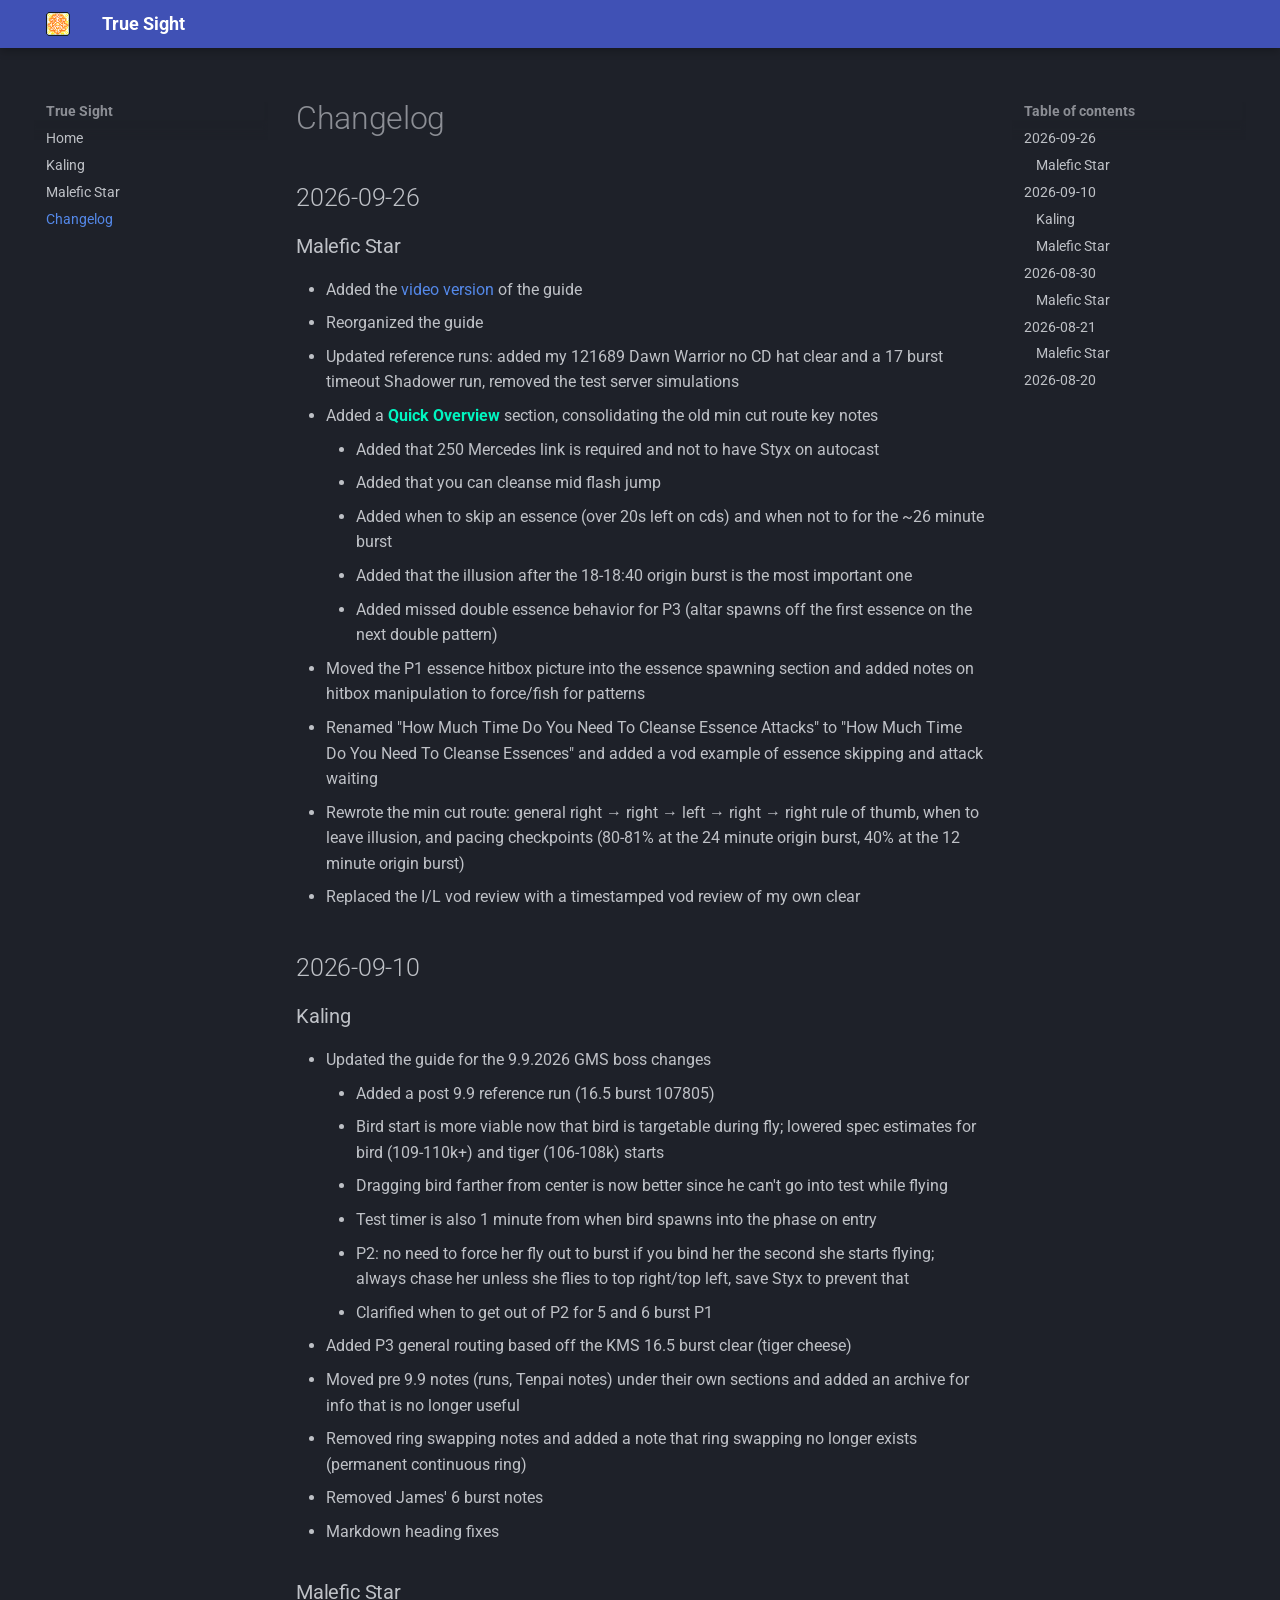
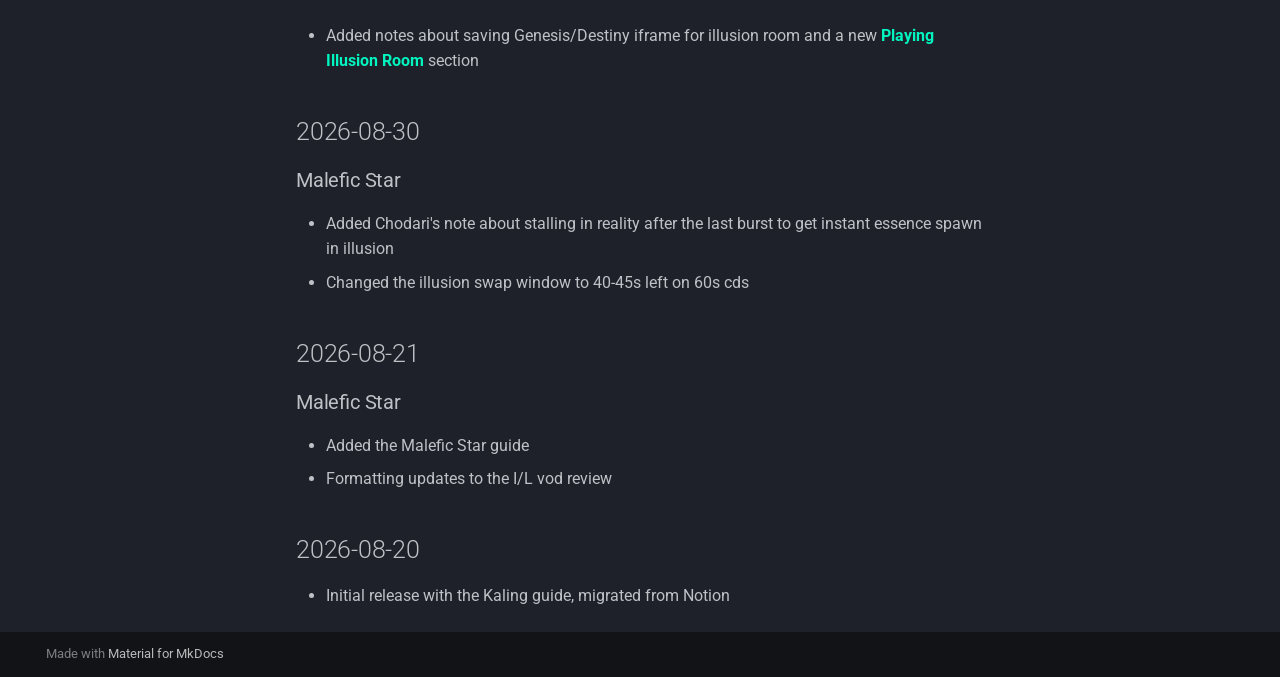
==== commit 89884e0d: "Deployed d67d4c2 with MkDocs version: 1.6.1" ====
--- a/changelog/index.html
+++ b/changelog/index.html
@@ -625,6 +625,7 @@
 <h2 id="2026-09-26">2026-09-26</h2>
 <h3 id="malefic-star">Malefic Star</h3>
 <ul>
+<li>Added the <a href="https://youtu.be/1LpamYlpCzw">video version</a> of the guide</li>
 <li>Reorganized the guide</li>
 <li>Updated reference runs: added my 121689 Dawn Warrior no CD hat clear and a 17 burst timeout Shadower run, removed the test server simulations</li>
 <li>Added a <strong>Quick Overview</strong> section, consolidating the old min cut route key notes<ul>
@@ -632,7 +633,7 @@
 <li>Added that you can cleanse mid flash jump</li>
 <li>Added when to skip an essence (over 20s left on cds) and when not to for the ~26 minute burst</li>
 <li>Added that the illusion after the 18-18:40 origin burst is the most important one</li>
-<li>Added missed double essence behavior for P2/P3 (altar spawns off the first essence on the next double pattern)</li>
+<li>Added missed double essence behavior for P3 (altar spawns off the first essence on the next double pattern)</li>
 </ul>
 </li>
 <li>Moved the P1 essence hitbox picture into the essence spawning section and added notes on hitbox manipulation to force/fish for patterns</li>
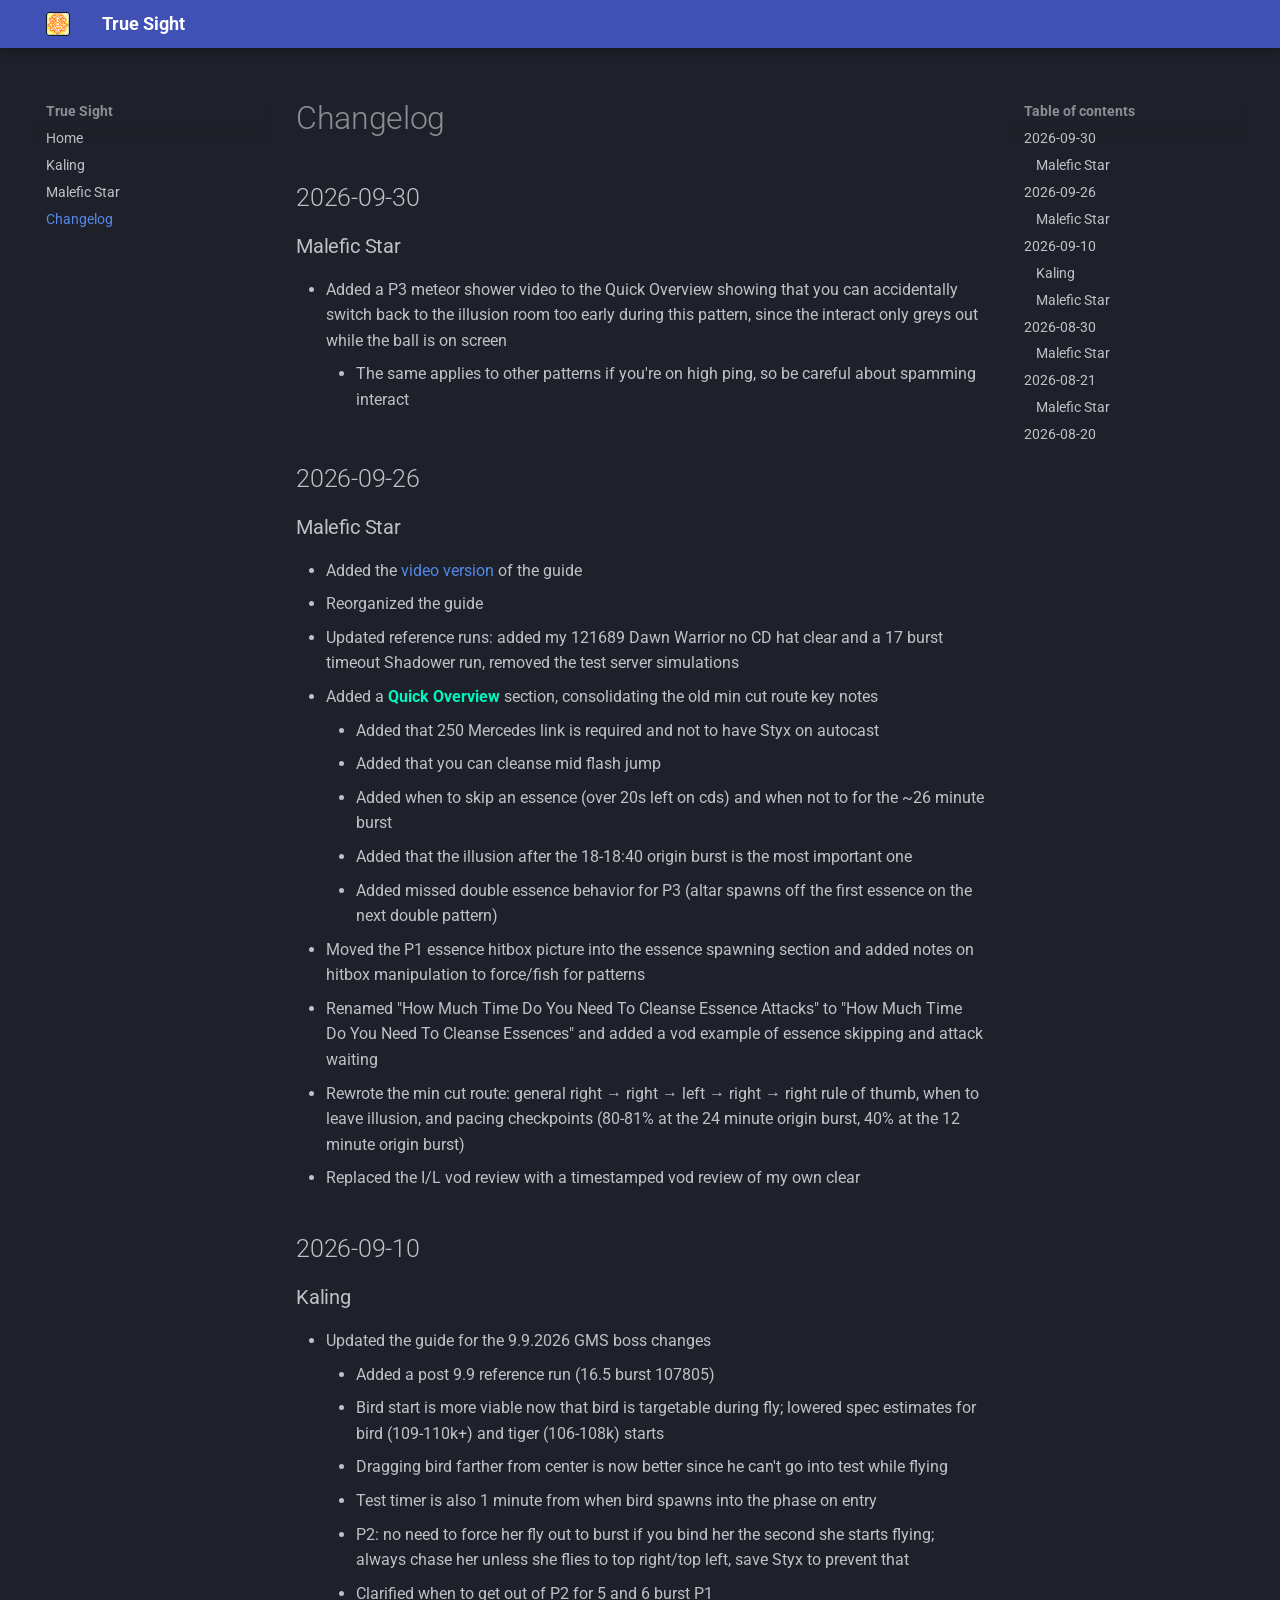
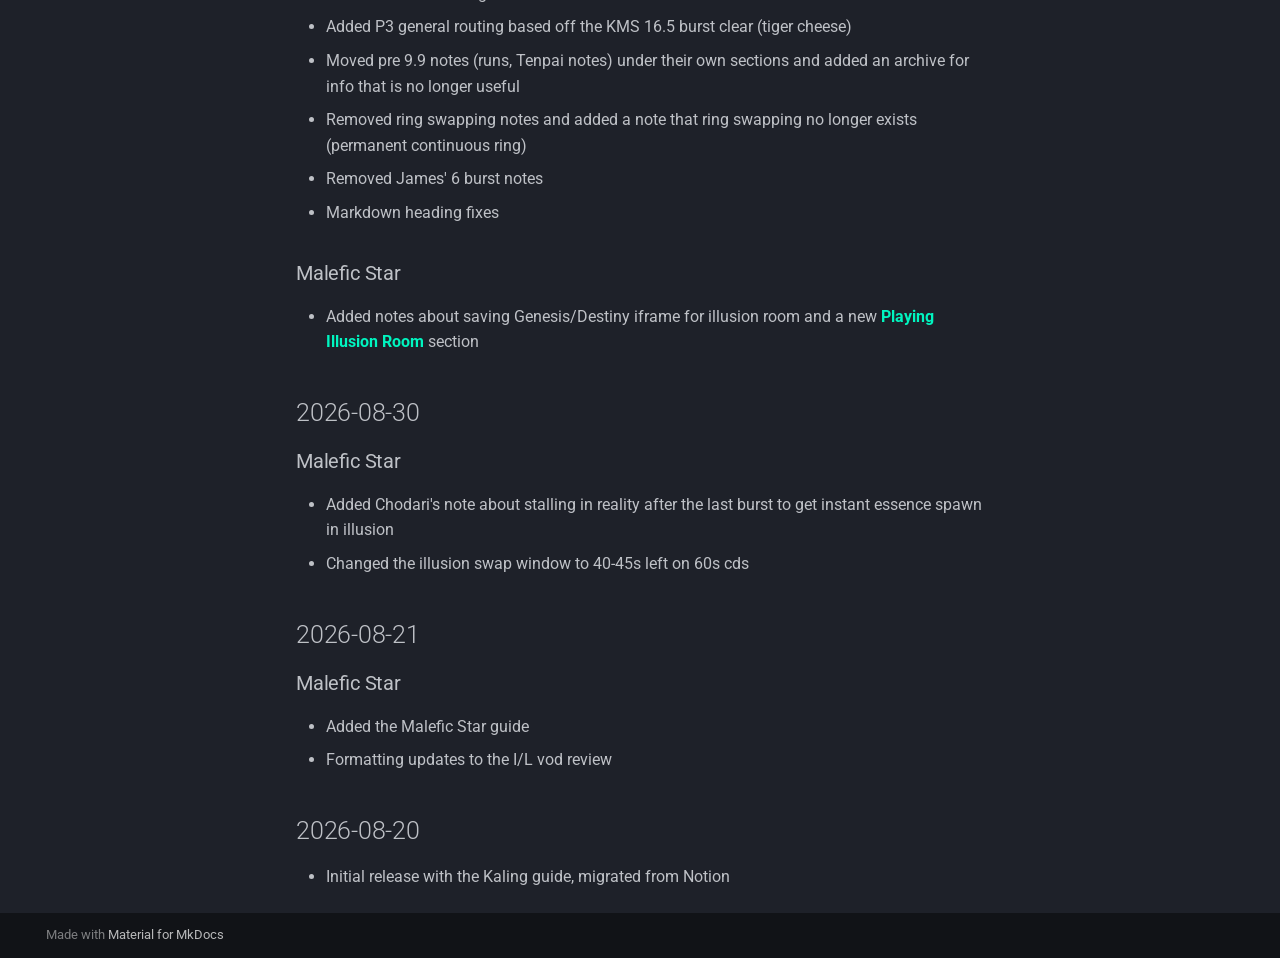
==== commit 681e14e2: "Deployed 384b013 with MkDocs version: 1.6.1" ====
--- a/changelog/index.html
+++ b/changelog/index.html
@@ -303,6 +303,34 @@
     <ul class="md-nav__list" data-md-component="toc" data-md-scrollfix>
       
         <li class="md-nav__item">
+  <a href="#2026-09-30" class="md-nav__link">
+    <span class="md-ellipsis">
+      
+        2026-09-30
+      
+    </span>
+  </a>
+  
+    <nav class="md-nav" aria-label="2026-09-30">
+      <ul class="md-nav__list">
+        
+          <li class="md-nav__item">
+  <a href="#malefic-star" class="md-nav__link">
+    <span class="md-ellipsis">
+      
+        Malefic Star
+      
+    </span>
+  </a>
+  
+</li>
+        
+      </ul>
+    </nav>
+  
+</li>
+      
+        <li class="md-nav__item">
   <a href="#2026-09-26" class="md-nav__link">
     <span class="md-ellipsis">
       
@@ -315,7 +343,7 @@
       <ul class="md-nav__list">
         
           <li class="md-nav__item">
-  <a href="#malefic-star" class="md-nav__link">
+  <a href="#malefic-star_1" class="md-nav__link">
     <span class="md-ellipsis">
       
         Malefic Star
@@ -354,7 +382,7 @@
 </li>
         
           <li class="md-nav__item">
-  <a href="#malefic-star_1" class="md-nav__link">
+  <a href="#malefic-star_2" class="md-nav__link">
     <span class="md-ellipsis">
       
         Malefic Star
@@ -382,7 +410,7 @@
       <ul class="md-nav__list">
         
           <li class="md-nav__item">
-  <a href="#malefic-star_2" class="md-nav__link">
+  <a href="#malefic-star_3" class="md-nav__link">
     <span class="md-ellipsis">
       
         Malefic Star
@@ -410,7 +438,7 @@
       <ul class="md-nav__list">
         
           <li class="md-nav__item">
-  <a href="#malefic-star_3" class="md-nav__link">
+  <a href="#malefic-star_4" class="md-nav__link">
     <span class="md-ellipsis">
       
         Malefic Star
@@ -471,6 +499,34 @@
     <ul class="md-nav__list" data-md-component="toc" data-md-scrollfix>
       
         <li class="md-nav__item">
+  <a href="#2026-09-30" class="md-nav__link">
+    <span class="md-ellipsis">
+      
+        2026-09-30
+      
+    </span>
+  </a>
+  
+    <nav class="md-nav" aria-label="2026-09-30">
+      <ul class="md-nav__list">
+        
+          <li class="md-nav__item">
+  <a href="#malefic-star" class="md-nav__link">
+    <span class="md-ellipsis">
+      
+        Malefic Star
+      
+    </span>
+  </a>
+  
+</li>
+        
+      </ul>
+    </nav>
+  
+</li>
+      
+        <li class="md-nav__item">
   <a href="#2026-09-26" class="md-nav__link">
     <span class="md-ellipsis">
       
@@ -483,7 +539,7 @@
       <ul class="md-nav__list">
         
           <li class="md-nav__item">
-  <a href="#malefic-star" class="md-nav__link">
+  <a href="#malefic-star_1" class="md-nav__link">
     <span class="md-ellipsis">
       
         Malefic Star
@@ -522,7 +578,7 @@
 </li>
         
           <li class="md-nav__item">
-  <a href="#malefic-star_1" class="md-nav__link">
+  <a href="#malefic-star_2" class="md-nav__link">
     <span class="md-ellipsis">
       
         Malefic Star
@@ -550,7 +606,7 @@
       <ul class="md-nav__list">
         
           <li class="md-nav__item">
-  <a href="#malefic-star_2" class="md-nav__link">
+  <a href="#malefic-star_3" class="md-nav__link">
     <span class="md-ellipsis">
       
         Malefic Star
@@ -578,7 +634,7 @@
       <ul class="md-nav__list">
         
           <li class="md-nav__item">
-  <a href="#malefic-star_3" class="md-nav__link">
+  <a href="#malefic-star_4" class="md-nav__link">
     <span class="md-ellipsis">
       
         Malefic Star
@@ -622,8 +678,16 @@
 
 
 <div><h1 id="changelog">Changelog</h1>
+<h2 id="2026-09-30">2026-09-30</h2>
+<h3 id="malefic-star">Malefic Star</h3>
+<ul>
+<li>Added a P3 meteor shower video to the Quick Overview showing that you can accidentally switch back to the illusion room too early during this pattern, since the interact only greys out while the ball is on screen<ul>
+<li>The same applies to other patterns if you're on high ping, so be careful about spamming interact</li>
+</ul>
+</li>
+</ul>
 <h2 id="2026-09-26">2026-09-26</h2>
-<h3 id="malefic-star">Malefic Star</h3>
+<h3 id="malefic-star_1">Malefic Star</h3>
 <ul>
 <li>Added the <a href="https://youtu.be/1LpamYlpCzw">video version</a> of the guide</li>
 <li>Reorganized the guide</li>
@@ -659,18 +723,18 @@
 <li>Removed James' 6 burst notes</li>
 <li>Markdown heading fixes</li>
 </ul>
-<h3 id="malefic-star_1">Malefic Star</h3>
+<h3 id="malefic-star_2">Malefic Star</h3>
 <ul>
 <li>Added notes about saving Genesis/Destiny iframe for illusion room and a new <strong>Playing Illusion Room</strong> section</li>
 </ul>
 <h2 id="2026-08-30">2026-08-30</h2>
-<h3 id="malefic-star_2">Malefic Star</h3>
+<h3 id="malefic-star_3">Malefic Star</h3>
 <ul>
 <li>Added Chodari's note about stalling in reality after the last burst to get instant essence spawn in illusion</li>
 <li>Changed the illusion swap window to 40-45s left on 60s cds</li>
 </ul>
 <h2 id="2026-08-21">2026-08-21</h2>
-<h3 id="malefic-star_3">Malefic Star</h3>
+<h3 id="malefic-star_4">Malefic Star</h3>
 <ul>
 <li>Added the Malefic Star guide</li>
 <li>Formatting updates to the I/L vod review</li>
